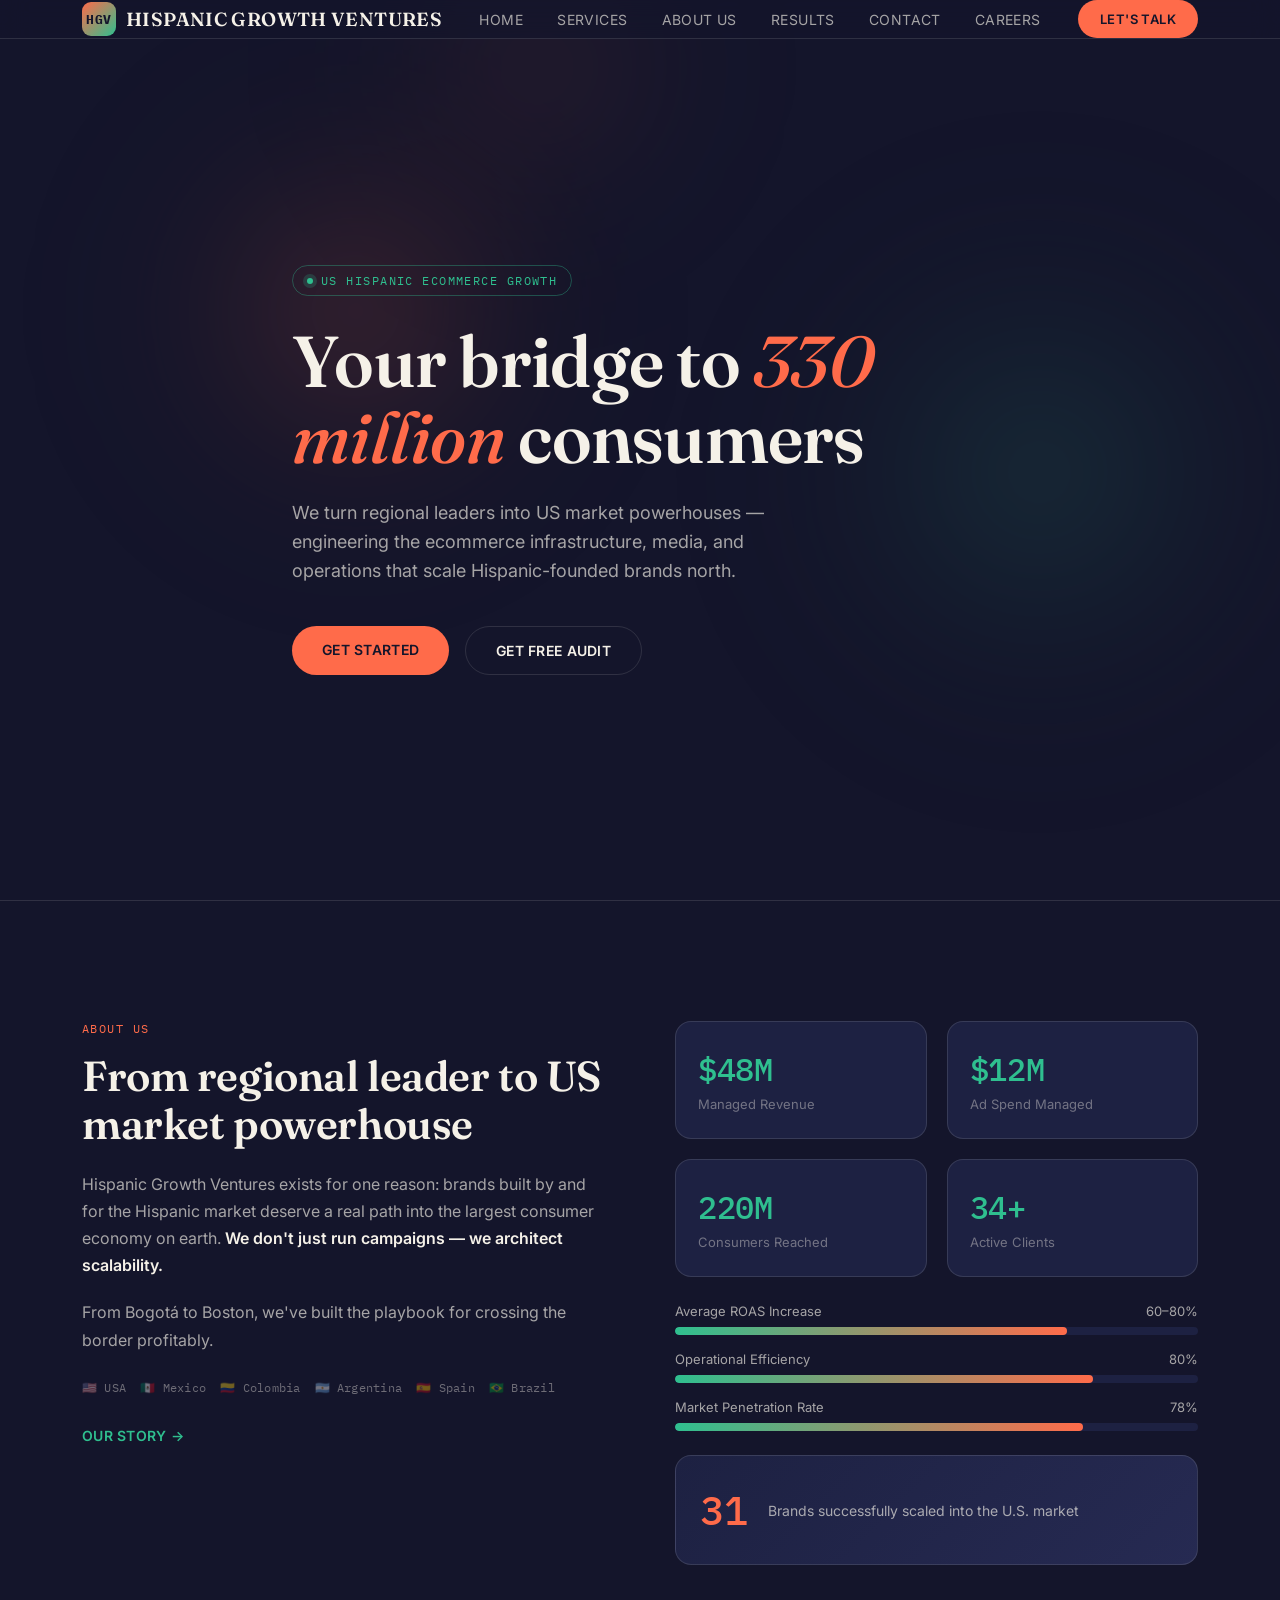
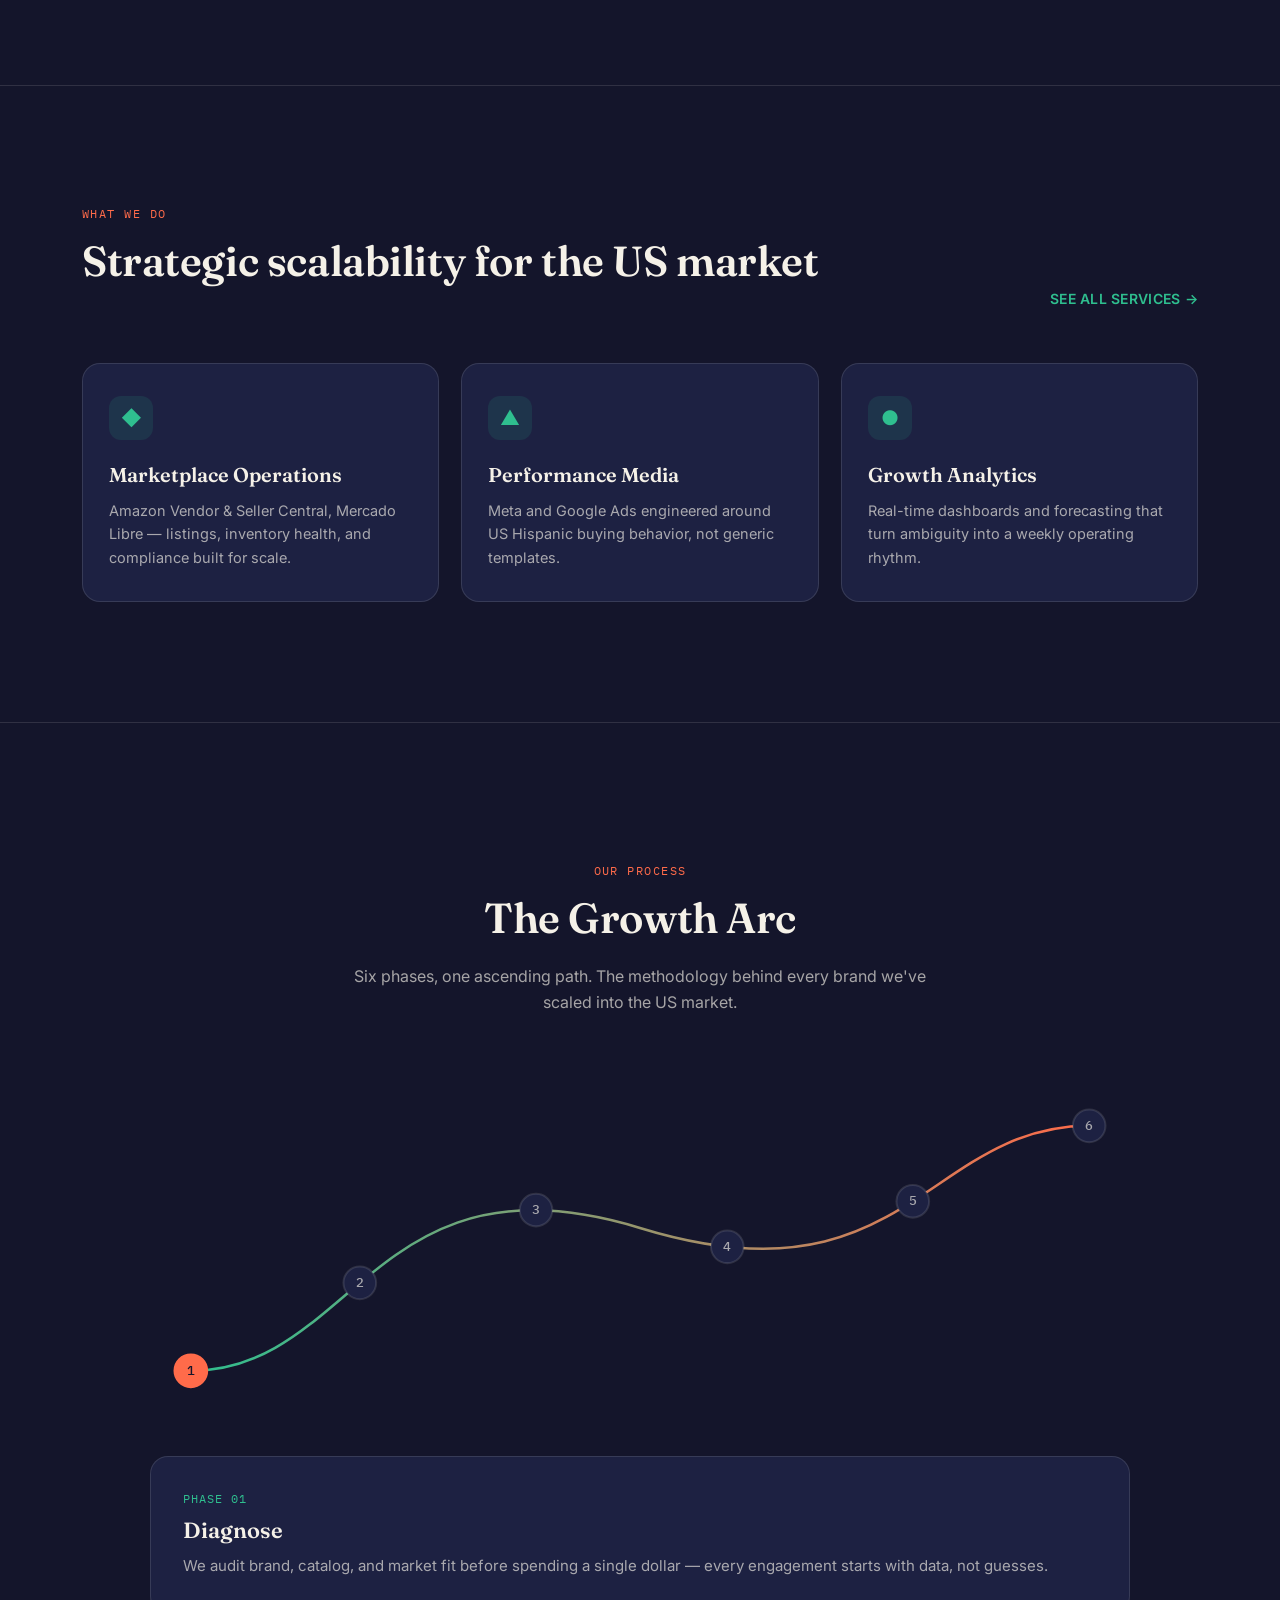
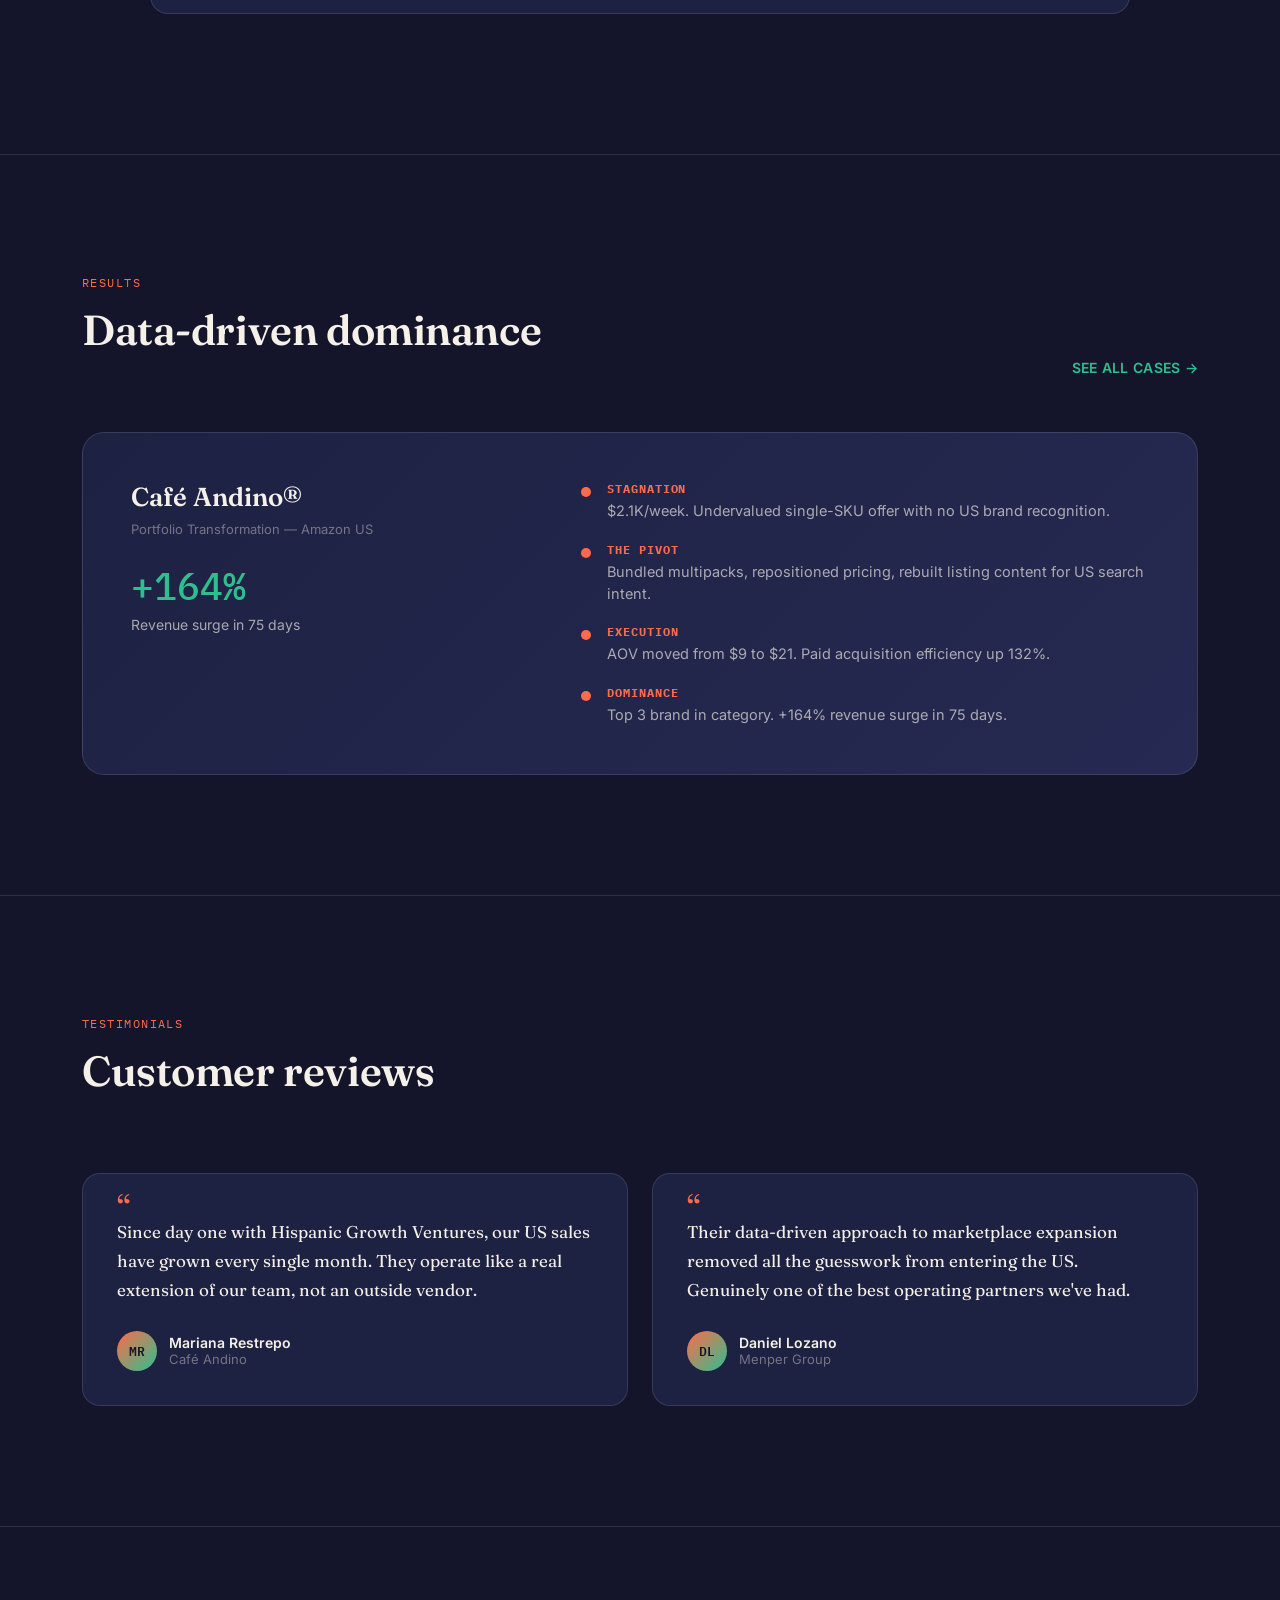
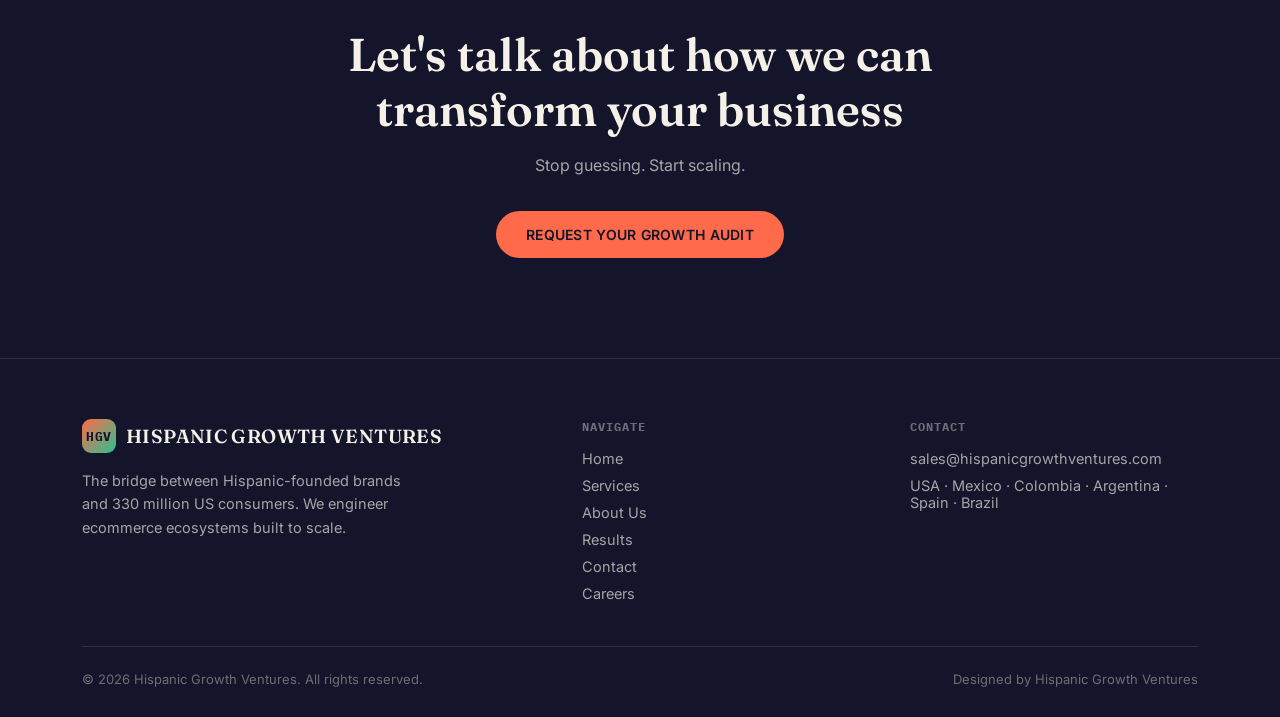
==== index.html @ 7539cc7e "Add files via upload" ====
<!DOCTYPE html>
<html lang="en">
<head>
<meta charset="UTF-8">
<meta name="viewport" content="width=device-width, initial-scale=1.0">
<title>Hispanic Growth Ventures — Scale Into the US Market</title>
<link rel="preconnect" href="https://fonts.googleapis.com">
<link href="https://fonts.googleapis.com/css2?family=Fraunces:opsz,wght@9..144,300;9..144,500;9..144,600;9..144,700&family=Inter:wght@400;500;600;700&family=IBM+Plex+Mono:wght@400;500&display=swap" rel="stylesheet">
<style>
:root{
  --ink:#14152B;
  --panel:#1D2142;
  --panel-2:#262a52;
  --coral:#FF6B4A;
  --coral-dim:#e05a3d;
  --jade:#2FBF8F;
  --cream:#F5F1E8;
  --line:rgba(245,241,232,0.12);
  --text-dim:rgba(245,241,232,0.65);
  --text-dimmer:rgba(245,241,232,0.4);
  --serif:'Fraunces', serif;
  --sans:'Inter', sans-serif;
  --mono:'IBM Plex Mono', monospace;
}
*{margin:0;padding:0;box-sizing:border-box;}
html{scroll-behavior:smooth;}
body{
  background:var(--ink);
  color:var(--cream);
  font-family:var(--sans);
  overflow-x:hidden;
}
@media (prefers-reduced-motion: reduce){
  *{animation-duration:0.01ms !important; animation-iteration-count:1 !important; transition-duration:0.01ms !important; scroll-behavior:auto !important;}
}
a{color:inherit;text-decoration:none;}
img{max-width:100%;display:block;}
.wrap{max-width:1180px;margin:0 auto;padding:0 32px;}
section{position:relative;}

/* ---------- NAV ---------- */
header{
  position:fixed;top:0;left:0;right:0;z-index:100;
  background:rgba(20,21,43,0.72);
  backdrop-filter:blur(14px);
  border-bottom:1px solid var(--line);
}
nav{
  max-width:1180px;margin:0 auto;padding:18px 32px;
  display:flex;align-items:center;justify-content:space-between;
}
.logo{display:flex;align-items:center;gap:10px;font-family:var(--serif);font-weight:600;font-size:19px;letter-spacing:0.02em;}
.logo-mark{
  width:34px;height:34px;border-radius:9px;
  background:linear-gradient(135deg,var(--coral),var(--jade));
  display:flex;align-items:center;justify-content:center;
  font-family:var(--mono);font-weight:700;font-size:13px;color:var(--ink);
  flex-shrink:0;
}
.nav-links{display:flex;gap:34px;font-size:14px;letter-spacing:0.03em;text-transform:uppercase;color:var(--text-dim);}
.nav-links a{transition:color .2s;}
.nav-links a:hover{color:var(--coral);}
.nav-cta{
  background:var(--coral);color:var(--ink);font-weight:600;
  padding:11px 22px;border-radius:100px;font-size:13px;letter-spacing:0.03em;
  transition:transform .2s, box-shadow .2s;
}
.nav-cta:hover{transform:translateY(-1px);box-shadow:0 8px 20px rgba(255,107,74,0.35);}
.burger{display:none;background:none;border:none;color:var(--cream);font-size:22px;cursor:pointer;}
@media (max-width:860px){
  .nav-links{display:none;}
  .nav-cta{display:none;}
  .burger{display:block;}
}

/* ---------- HERO ---------- */
.hero{
  min-height:100vh;display:flex;align-items:center;
  padding:120px 0 80px;
  position:relative;
}
#hero-canvas{position:absolute;inset:0;width:100%;height:100%;opacity:0.55;}
.hero-inner{position:relative;z-index:2;max-width:760px;}
.eyebrow{
  display:inline-flex;align-items:center;gap:8px;
  font-family:var(--mono);font-size:12px;letter-spacing:0.12em;text-transform:uppercase;
  color:var(--jade);border:1px solid rgba(47,191,143,0.35);
  padding:7px 14px;border-radius:100px;margin-bottom:28px;
}
.eyebrow::before{content:'';width:6px;height:6px;border-radius:50%;background:var(--jade);box-shadow:0 0 0 4px rgba(47,191,143,0.2);}
h1.hero-title{
  font-family:var(--serif);font-weight:600;
  font-size:clamp(40px,6vw,72px);line-height:1.05;letter-spacing:-0.01em;
  margin-bottom:24px;
}
h1.hero-title em{font-style:italic;font-weight:500;color:var(--coral);}
.hero-sub{
  font-size:18px;line-height:1.6;color:var(--text-dim);max-width:540px;margin-bottom:40px;
}
.btn-row{display:flex;gap:16px;flex-wrap:wrap;}
.btn{
  padding:15px 30px;border-radius:100px;font-weight:600;font-size:14px;
  letter-spacing:0.02em;transition:all .2s;display:inline-block;
}
.btn-primary{background:var(--coral);color:var(--ink);}
.btn-primary:hover{transform:translateY(-2px);box-shadow:0 10px 26px rgba(255,107,74,0.35);}
.btn-ghost{border:1px solid var(--line);color:var(--cream);}
.btn-ghost:hover{border-color:var(--cream);background:rgba(245,241,232,0.05);}

/* ---------- ABOUT / STATS ---------- */
.about{padding:120px 0;border-top:1px solid var(--line);}
.about-grid{display:grid;grid-template-columns:1fr 1fr;gap:70px;align-items:start;}
@media (max-width:900px){.about-grid{grid-template-columns:1fr;gap:50px;}}
.section-label{
  font-family:var(--mono);font-size:12px;letter-spacing:0.12em;text-transform:uppercase;
  color:var(--coral);margin-bottom:16px;display:block;
}
h2.section-title{
  font-family:var(--serif);font-weight:600;font-size:clamp(28px,3.4vw,42px);
  line-height:1.15;margin-bottom:22px;letter-spacing:-0.01em;
}
.about-copy p{color:var(--text-dim);line-height:1.7;font-size:16px;margin-bottom:20px;}
.about-copy strong{color:var(--cream);font-weight:600;}
.flags{display:flex;gap:14px;flex-wrap:wrap;font-size:22px;margin:26px 0 30px;}
.flag-item{
  display:flex;align-items:center;gap:6px;font-family:var(--mono);font-size:12px;
  color:var(--text-dimmer);letter-spacing:0.02em;
}
.link-arrow{color:var(--jade);font-weight:600;font-size:14px;letter-spacing:0.02em;}
.link-arrow:hover{color:var(--coral);}

.stat-grid{display:grid;grid-template-columns:1fr 1fr;gap:20px;margin-bottom:26px;}
.stat-card{
  background:var(--panel);border:1px solid var(--line);border-radius:16px;
  padding:26px 22px;
}
.stat-num{font-family:var(--mono);font-weight:500;font-size:clamp(24px,2.6vw,32px);color:var(--jade);letter-spacing:-0.01em;}
.stat-label{font-size:13px;color:var(--text-dimmer);margin-top:6px;}
.bar-group{display:flex;flex-direction:column;gap:16px;margin-bottom:24px;}
.bar-row{display:flex;justify-content:space-between;font-size:13px;color:var(--text-dim);margin-bottom:8px;}
.bar-track{height:8px;border-radius:100px;background:var(--panel);overflow:hidden;}
.bar-fill{height:100%;border-radius:100px;background:linear-gradient(90deg,var(--jade),var(--coral));width:0;transition:width 1.4s cubic-bezier(.16,1,.3,1);}
.big-stat{
  background:linear-gradient(135deg,var(--panel),var(--panel-2));
  border:1px solid var(--line);border-radius:16px;padding:28px 24px;
  display:flex;align-items:center;gap:20px;
}
.big-stat .n{font-family:var(--mono);font-size:40px;color:var(--coral);font-weight:500;}
.big-stat .t{font-size:14px;color:var(--text-dim);line-height:1.5;}

/* ---------- SERVICES ---------- */
.services{padding:120px 0;border-top:1px solid var(--line);}
.services-head{display:flex;justify-content:space-between;align-items:flex-end;margin-bottom:56px;gap:24px;flex-wrap:wrap;}
.service-grid{display:grid;grid-template-columns:repeat(3,1fr);gap:22px;}
@media (max-width:860px){.service-grid{grid-template-columns:1fr;}}
.service-card{
  background:var(--panel);border:1px solid var(--line);border-radius:18px;
  padding:32px 26px;transition:transform .25s, border-color .25s;
}
.service-card:hover{transform:translateY(-6px);border-color:rgba(255,107,74,0.4);}
.service-icon{
  width:44px;height:44px;border-radius:12px;background:rgba(47,191,143,0.12);
  display:flex;align-items:center;justify-content:center;margin-bottom:22px;
  color:var(--jade);font-size:20px;
}
.service-card h3{font-family:var(--serif);font-weight:600;font-size:20px;margin-bottom:12px;}
.service-card p{color:var(--text-dim);font-size:14.5px;line-height:1.6;}

/* ---------- GROWTH ARC (signature element) ---------- */
.growth{padding:140px 0;border-top:1px solid var(--line);position:relative;}
.growth-head{text-align:center;max-width:620px;margin:0 auto 70px;}
.growth-head p{color:var(--text-dim);font-size:16px;line-height:1.6;margin-top:16px;}
.arc-wrap{position:relative;max-width:980px;margin:0 auto;}
#arc-svg{width:100%;height:auto;display:block;}
.arc-path{
  fill:none;stroke:url(#arcGradient);stroke-width:2.5;
  stroke-dasharray:1400;stroke-dashoffset:1400;
  transition:stroke-dashoffset 1.6s cubic-bezier(.16,1,.3,1);
}
.arc-path.drawn{stroke-dashoffset:0;}
.phase-node{cursor:pointer;}
.phase-dot{fill:var(--panel);stroke:var(--line);stroke-width:2;transition:all .3s;}
.phase-node:hover .phase-dot, .phase-node.active .phase-dot{fill:var(--coral);stroke:var(--coral);}
.phase-num{
  font-family:var(--mono);font-size:13px;font-weight:500;fill:var(--text-dim);
  transition:fill .3s;pointer-events:none;
}
.phase-node:hover .phase-num, .phase-node.active .phase-num{fill:var(--ink);}
.phase-detail{
  margin-top:44px;background:var(--panel);border:1px solid var(--line);border-radius:18px;
  padding:34px 32px;min-height:130px;
}
.phase-detail .k{font-family:var(--mono);font-size:12px;color:var(--jade);letter-spacing:0.08em;text-transform:uppercase;margin-bottom:10px;}
.phase-detail h4{font-family:var(--serif);font-size:22px;font-weight:600;margin-bottom:10px;}
.phase-detail p{color:var(--text-dim);font-size:15px;line-height:1.65;}
.arc-caption{text-align:center;font-family:var(--mono);font-size:12px;color:var(--text-dimmer);margin-top:22px;letter-spacing:0.05em;}

/* ---------- RESULTS ---------- */
.results{padding:120px 0;border-top:1px solid var(--line);}
.case-card{
  background:linear-gradient(135deg,var(--panel),var(--panel-2));
  border:1px solid var(--line);border-radius:22px;padding:48px;
  display:grid;grid-template-columns:1fr 1.4fr;gap:44px;
}
@media (max-width:860px){.case-card{grid-template-columns:1fr;padding:30px;}}
.case-left h3{font-family:var(--serif);font-size:26px;font-weight:600;margin-bottom:8px;}
.case-left .brand{color:var(--text-dimmer);font-size:13px;margin-bottom:24px;}
.case-surge{font-family:var(--mono);font-size:38px;color:var(--jade);font-weight:500;margin-bottom:6px;}
.case-surge-label{color:var(--text-dim);font-size:14px;}
.case-timeline{display:flex;flex-direction:column;gap:20px;}
.case-step{display:flex;gap:16px;}
.case-step .dot{width:10px;height:10px;border-radius:50%;background:var(--coral);margin-top:6px;flex-shrink:0;}
.case-step h5{font-family:var(--mono);font-size:12px;letter-spacing:0.08em;text-transform:uppercase;color:var(--coral);margin-bottom:4px;}
.case-step p{color:var(--text-dim);font-size:14.5px;line-height:1.5;}

/* ---------- TESTIMONIALS ---------- */
.testimonials{padding:120px 0;border-top:1px solid var(--line);}
.testi-grid{display:grid;grid-template-columns:1fr 1fr;gap:24px;}
@media (max-width:860px){.testi-grid{grid-template-columns:1fr;}}
.testi-card{background:var(--panel);border:1px solid var(--line);border-radius:18px;padding:34px;}
.testi-quote{font-size:17px;line-height:1.7;color:var(--cream);margin-bottom:26px;font-family:var(--serif);font-weight:400;}
.testi-quote::before{content:'\201C';color:var(--coral);font-size:34px;font-family:var(--serif);line-height:0;display:block;margin-bottom:10px;}
.testi-person{display:flex;align-items:center;gap:12px;}
.avatar{
  width:40px;height:40px;border-radius:50%;background:linear-gradient(135deg,var(--coral),var(--jade));
  display:flex;align-items:center;justify-content:center;font-family:var(--mono);font-size:13px;font-weight:600;color:var(--ink);
}
.testi-person .name{font-weight:600;font-size:14px;}
.testi-person .co{color:var(--text-dimmer);font-size:13px;}

/* ---------- CTA ---------- */
.cta{padding:100px 0;text-align:center;border-top:1px solid var(--line);}
.cta h2{font-family:var(--serif);font-weight:600;font-size:clamp(28px,4vw,46px);line-height:1.2;margin-bottom:18px;}
.cta p{color:var(--text-dim);font-size:16px;margin-bottom:36px;}

/* ---------- FOOTER ---------- */
footer{border-top:1px solid var(--line);padding:60px 0 30px;}
.footer-grid{display:grid;grid-template-columns:1.6fr 1fr 1fr;gap:40px;margin-bottom:44px;}
@media (max-width:700px){.footer-grid{grid-template-columns:1fr;}}
.footer-brand p{color:var(--text-dim);font-size:14.5px;line-height:1.6;margin-top:16px;max-width:320px;}
footer h6{font-family:var(--mono);font-size:12px;letter-spacing:0.08em;text-transform:uppercase;color:var(--text-dimmer);margin-bottom:16px;}
footer .flinks{display:flex;flex-direction:column;gap:10px;font-size:14.5px;color:var(--text-dim);}
footer .flinks a:hover{color:var(--coral);}
.footer-bottom{
  border-top:1px solid var(--line);padding-top:24px;
  display:flex;justify-content:space-between;font-size:13px;color:var(--text-dimmer);flex-wrap:wrap;gap:10px;
}

/* scroll reveal */
.reveal{opacity:0;transform:translateY(24px);transition:opacity .7s ease, transform .7s ease;}
.reveal.in{opacity:1;transform:translateY(0);}
</style>
</head>
<body>

<header>
  <nav class="wrap">
    <a href="#" class="logo"><span class="logo-mark">HGV</span>HISPANIC GROWTH VENTURES</a>
    <div class="nav-links">
      <a href="#home">Home</a>
      <a href="#services">Services</a>
      <a href="#about">About Us</a>
      <a href="#results">Results</a>
      <a href="#contact">Contact</a>
      <a href="#careers">Careers</a>
    </div>
    <a href="#contact" class="nav-cta">LET'S TALK</a>
    <button class="burger">☰</button>
  </nav>
</header>

<section class="hero" id="home">
  <canvas id="hero-canvas"></canvas>
  <div class="wrap hero-inner">
    <span class="eyebrow">US Hispanic eCommerce Growth</span>
    <h1 class="hero-title">Your bridge to <em>330 million</em> consumers</h1>
    <p class="hero-sub">We turn regional leaders into US market powerhouses — engineering the ecommerce infrastructure, media, and operations that scale Hispanic-founded brands north.</p>
    <div class="btn-row">
      <a href="#contact" class="btn btn-primary">GET STARTED</a>
      <a href="#contact" class="btn btn-ghost">GET FREE AUDIT</a>
    </div>
  </div>
</section>

<section class="about" id="about">
  <div class="wrap about-grid">
    <div class="reveal">
      <span class="section-label">About Us</span>
      <h2 class="section-title">From regional leader to US market powerhouse</h2>
      <div class="about-copy">
        <p>Hispanic Growth Ventures exists for one reason: brands built by and for the Hispanic market deserve a real path into the largest consumer economy on earth. <strong>We don't just run campaigns — we architect scalability.</strong></p>
        <p>From Bogotá to Boston, we've built the playbook for crossing the border profitably.</p>
      </div>
      <div class="flags">
        <span class="flag-item">🇺🇸 USA</span>
        <span class="flag-item">🇲🇽 Mexico</span>
        <span class="flag-item">🇨🇴 Colombia</span>
        <span class="flag-item">🇦🇷 Argentina</span>
        <span class="flag-item">🇪🇸 Spain</span>
        <span class="flag-item">🇧🇷 Brazil</span>
      </div>
      <a href="#" class="link-arrow">OUR STORY →</a>
    </div>
    <div class="reveal">
      <div class="stat-grid">
        <div class="stat-card"><div class="stat-num" data-count="48" data-prefix="$" data-suffix="M">$0M</div><div class="stat-label">Managed Revenue</div></div>
        <div class="stat-card"><div class="stat-num" data-count="12" data-prefix="$" data-suffix="M">$0M</div><div class="stat-label">Ad Spend Managed</div></div>
        <div class="stat-card"><div class="stat-num" data-count="220" data-suffix="M">0M</div><div class="stat-label">Consumers Reached</div></div>
        <div class="stat-card"><div class="stat-num" data-count="34" data-suffix="+">0+</div><div class="stat-label">Active Clients</div></div>
      </div>
      <div class="bar-group">
        <div>
          <div class="bar-row"><span>Average ROAS Increase</span><span>60–80%</span></div>
          <div class="bar-track"><div class="bar-fill" data-width="75"></div></div>
        </div>
        <div>
          <div class="bar-row"><span>Operational Efficiency</span><span>80%</span></div>
          <div class="bar-track"><div class="bar-fill" data-width="80"></div></div>
        </div>
        <div>
          <div class="bar-row"><span>Market Penetration Rate</span><span>78%</span></div>
          <div class="bar-track"><div class="bar-fill" data-width="78"></div></div>
        </div>
      </div>
      <div class="big-stat">
        <div class="n" data-count="31">0</div>
        <div class="t">Brands successfully scaled into the U.S. market</div>
      </div>
    </div>
  </div>
</section>

<section class="services" id="services">
  <div class="wrap">
    <div class="services-head reveal">
      <div>
        <span class="section-label">What We Do</span>
        <h2 class="section-title">Strategic scalability for the US market</h2>
      </div>
      <a href="#" class="link-arrow">SEE ALL SERVICES →</a>
    </div>
    <div class="service-grid">
      <div class="service-card reveal"><div class="service-icon">◆</div><h3>Marketplace Operations</h3><p>Amazon Vendor &amp; Seller Central, Mercado Libre — listings, inventory health, and compliance built for scale.</p></div>
      <div class="service-card reveal"><div class="service-icon">▲</div><h3>Performance Media</h3><p>Meta and Google Ads engineered around US Hispanic buying behavior, not generic templates.</p></div>
      <div class="service-card reveal"><div class="service-icon">●</div><h3>Growth Analytics</h3><p>Real-time dashboards and forecasting that turn ambiguity into a weekly operating rhythm.</p></div>
    </div>
  </div>
</section>

<section class="growth">
  <div class="wrap">
    <div class="growth-head reveal">
      <span class="section-label">Our Process</span>
      <h2 class="section-title">The Growth Arc</h2>
      <p>Six phases, one ascending path. The methodology behind every brand we've scaled into the US market.</p>
    </div>
    <div class="arc-wrap reveal">
      <svg id="arc-svg" viewBox="0 0 960 320" xmlns="http://www.w3.org/2000/svg">
        <defs>
          <linearGradient id="arcGradient" x1="0" y1="0" x2="1" y2="0">
            <stop offset="0%" stop-color="#2FBF8F"/>
            <stop offset="100%" stop-color="#FF6B4A"/>
          </linearGradient>
        </defs>
        <path class="arc-path" id="arcPath" d="M40,280 C 200,280 220,60 480,140 C 740,220 760,40 920,40"/>
      </svg>
      <div class="phase-detail" id="phaseDetail">
        <div class="k">Phase 01</div>
        <h4>Diagnose</h4>
        <p>We audit brand, catalog, and market fit before spending a single dollar — every engagement starts with data, not guesses.</p>
      </div>
    </div>
  </div>
</section>

<section class="results" id="results">
  <div class="wrap">
    <div class="services-head reveal">
      <div>
        <span class="section-label">Results</span>
        <h2 class="section-title">Data-driven dominance</h2>
      </div>
      <a href="#" class="link-arrow">SEE ALL CASES →</a>
    </div>
    <div class="case-card reveal">
      <div class="case-left">
        <h3>Café Andino®</h3>
        <div class="brand">Portfolio Transformation — Amazon US</div>
        <div class="case-surge">+164%</div>
        <div class="case-surge-label">Revenue surge in 75 days</div>
      </div>
      <div class="case-timeline">
        <div class="case-step"><div class="dot"></div><div><h5>Stagnation</h5><p>$2.1K/week. Undervalued single-SKU offer with no US brand recognition.</p></div></div>
        <div class="case-step"><div class="dot"></div><div><h5>The Pivot</h5><p>Bundled multipacks, repositioned pricing, rebuilt listing content for US search intent.</p></div></div>
        <div class="case-step"><div class="dot"></div><div><h5>Execution</h5><p>AOV moved from $9 to $21. Paid acquisition efficiency up 132%.</p></div></div>
        <div class="case-step"><div class="dot"></div><div><h5>Dominance</h5><p>Top 3 brand in category. +164% revenue surge in 75 days.</p></div></div>
      </div>
    </div>
  </div>
</section>

<section class="testimonials">
  <div class="wrap">
    <div class="services-head reveal">
      <div>
        <span class="section-label">Testimonials</span>
        <h2 class="section-title">Customer reviews</h2>
      </div>
    </div>
    <div class="testi-grid">
      <div class="testi-card reveal">
        <p class="testi-quote">Since day one with Hispanic Growth Ventures, our US sales have grown every single month. They operate like a real extension of our team, not an outside vendor.</p>
        <div class="testi-person"><div class="avatar">MR</div><div><div class="name">Mariana Restrepo</div><div class="co">Café Andino</div></div></div>
      </div>
      <div class="testi-card reveal">
        <p class="testi-quote">Their data-driven approach to marketplace expansion removed all the guesswork from entering the US. Genuinely one of the best operating partners we've had.</p>
        <div class="testi-person"><div class="avatar">DL</div><div><div class="name">Daniel Lozano</div><div class="co">Menper Group</div></div></div>
      </div>
    </div>
  </div>
</section>

<section class="cta" id="contact">
  <div class="wrap reveal">
    <h2>Let's talk about how we can<br>transform your business</h2>
    <p>Stop guessing. Start scaling.</p>
    <a href="#" class="btn btn-primary">REQUEST YOUR GROWTH AUDIT</a>
  </div>
</section>

<footer id="careers">
  <div class="wrap">
    <div class="footer-grid">
      <div class="footer-brand">
        <a href="#" class="logo"><span class="logo-mark">HGV</span>HISPANIC GROWTH VENTURES</a>
        <p>The bridge between Hispanic-founded brands and 330 million US consumers. We engineer ecommerce ecosystems built to scale.</p>
      </div>
      <div>
        <h6>Navigate</h6>
        <div class="flinks">
          <a href="#home">Home</a>
          <a href="#services">Services</a>
          <a href="#about">About Us</a>
          <a href="#results">Results</a>
          <a href="#contact">Contact</a>
          <a href="#careers">Careers</a>
        </div>
      </div>
      <div>
        <h6>Contact</h6>
        <div class="flinks">
          <a href="mailto:sales@hispanicgrowthventures.com">sales@hispanicgrowthventures.com</a>
          <span>USA · Mexico · Colombia · Argentina · Spain · Brazil</span>
        </div>
      </div>
    </div>
    <div class="footer-bottom">
      <span>© 2026 Hispanic Growth Ventures. All rights reserved.</span>
      <span>Designed by Hispanic Growth Ventures</span>
    </div>
  </div>
</footer>

<script>
// ---- Hero canvas: ambient gradient blobs (placeholder for brand video) ----
(function(){
  const canvas = document.getElementById('hero-canvas');
  const ctx = canvas.getContext('2d');
  let w, h;
  function resize(){
    w = canvas.width = canvas.offsetWidth;
    h = canvas.height = canvas.offsetHeight;
  }
  window.addEventListener('resize', resize);
  resize();

  const blobs = [
    {x:0.2,y:0.3,r:280,c:'rgba(255,107,74,0.35)',dx:0.00018,dy:0.00013,t:0},
    {x:0.75,y:0.6,r:320,c:'rgba(47,191,143,0.28)',dx:-0.00015,dy:0.0002,t:2},
    {x:0.5,y:0.15,r:220,c:'rgba(255,107,74,0.18)',dx:0.0001,dy:-0.00016,t:4},
  ];
  const reduced = window.matchMedia('(prefers-reduced-motion: reduce)').matches;

  function draw(time){
    ctx.clearRect(0,0,w,h);
    ctx.filter = 'blur(60px)';
    blobs.forEach(b=>{
      const t = reduced ? 0 : time;
      const x = (b.x + Math.sin(t*b.dx + b.t)*0.08) * w;
      const y = (b.y + Math.cos(t*b.dy + b.t)*0.08) * h;
      const grad = ctx.createRadialGradient(x,y,0,x,y,b.r);
      grad.addColorStop(0,b.c);
      grad.addColorStop(1,'rgba(0,0,0,0)');
      ctx.fillStyle = grad;
      ctx.beginPath();
      ctx.arc(x,y,b.r,0,Math.PI*2);
      ctx.fill();
    });
    if(!reduced) requestAnimationFrame(draw);
  }
  requestAnimationFrame(draw);
})();

// ---- Animated counters ----
function animateCount(el){
  const target = parseFloat(el.dataset.count);
  const prefix = el.dataset.prefix || '';
  const suffix = el.dataset.suffix || '';
  const dur = 1400;
  const start = performance.now();
  function step(now){
    const p = Math.min((now-start)/dur, 1);
    const eased = 1 - Math.pow(1-p, 3);
    const val = Math.round(target*eased);
    el.textContent = prefix + val + suffix;
    if(p<1) requestAnimationFrame(step);
  }
  requestAnimationFrame(step);
}

// ---- Bar fills ----
function animateBar(el){
  el.style.width = el.dataset.width + '%';
}

// ---- Scroll reveal + trigger counters/bars once ----
const revealEls = document.querySelectorAll('.reveal');
const countEls = document.querySelectorAll('.stat-num, .big-stat .n');
const barEls = document.querySelectorAll('.bar-fill');

const io = new IntersectionObserver((entries)=>{
  entries.forEach(entry=>{
    if(entry.isIntersecting){
      entry.target.classList.add('in');
      if(entry.target.classList.contains('about') || entry.target.querySelector){
        countEls.forEach(el=>{ if(!el.dataset.done){ el.dataset.done='1'; animateCount(el); }});
        barEls.forEach(el=>{ if(!el.dataset.done){ el.dataset.done='1'; animateBar(el); }});
      }
      io.unobserve(entry.target);
    }
  });
},{threshold:0.2});
revealEls.forEach(el=>io.observe(el));

// ---- Growth arc: draw path + phase nodes ----
(function(){
  const svg = document.getElementById('arc-svg');
  const path = document.getElementById('arcPath');
  const detail = document.getElementById('phaseDetail');
  const len = path.getTotalLength();
  path.style.strokeDasharray = len;
  path.style.strokeDashoffset = len;

  const phases = [
    {k:'Phase 01', h:'Diagnose', p:'We audit brand, catalog, and market fit before spending a single dollar — every engagement starts with data, not guesses.'},
    {k:'Phase 02', h:'Position', p:'We rebuild pricing, packaging logic, and listing content around how US Hispanic shoppers actually search and buy.'},
    {k:'Phase 03', h:'Launch', p:'Marketplace and paid media go live together, sequenced so early signal compounds instead of competing for attention.'},
    {k:'Phase 04', h:'Optimize', p:'Weekly iteration on creative, bids, and inventory health — the unglamorous work that protects margin at scale.'},
    {k:'Phase 05', h:'Scale', p:'Once unit economics hold, we expand SKUs, channels, and geographies without resetting the learning curve.'},
    {k:'Phase 06', h:'Compound', p:'Retention, repeat purchase, and brand equity turn one good launch into a durable US market position.'}
  ];

  // place nodes along the path
  const svgNS = 'http://www.w3.org/2000/svg';
  phases.forEach((ph, i)=>{
    const frac = i/(phases.length-1);
    const pt = path.getPointAtLength(len*frac);
    const g = document.createElementNS(svgNS,'g');
    g.setAttribute('class','phase-node' + (i===0?' active':''));
    g.setAttribute('data-i', i);
    const circle = document.createElementNS(svgNS,'circle');
    circle.setAttribute('class','phase-dot');
    circle.setAttribute('cx', pt.x); circle.setAttribute('cy', pt.y); circle.setAttribute('r', 16);
    const text = document.createElementNS(svgNS,'text');
    text.setAttribute('class','phase-num');
    text.setAttribute('x', pt.x); text.setAttribute('y', pt.y+4);
    text.setAttribute('text-anchor','middle');
    text.textContent = i+1;
    g.appendChild(circle); g.appendChild(text);
    g.addEventListener('mouseenter', ()=>selectPhase(i));
    g.addEventListener('click', ()=>selectPhase(i));
    svg.appendChild(g);
  });

  function selectPhase(i){
    document.querySelectorAll('.phase-node').forEach(n=>n.classList.remove('active'));
    svg.querySelector('.phase-node[data-i="'+i+'"]').classList.add('active');
    const ph = phases[i];
    detail.innerHTML = '<div class="k">'+ph.k+'</div><h4>'+ph.h+'</h4><p>'+ph.p+'</p>';
  }

  const arcIo = new IntersectionObserver((entries)=>{
    entries.forEach(entry=>{
      if(entry.isIntersecting){
        path.style.strokeDashoffset = 0;
        arcIo.unobserve(entry.target);
      }
    });
  },{threshold:0.3});
  arcIo.observe(svg);
})();
</script>
</body>
</html>
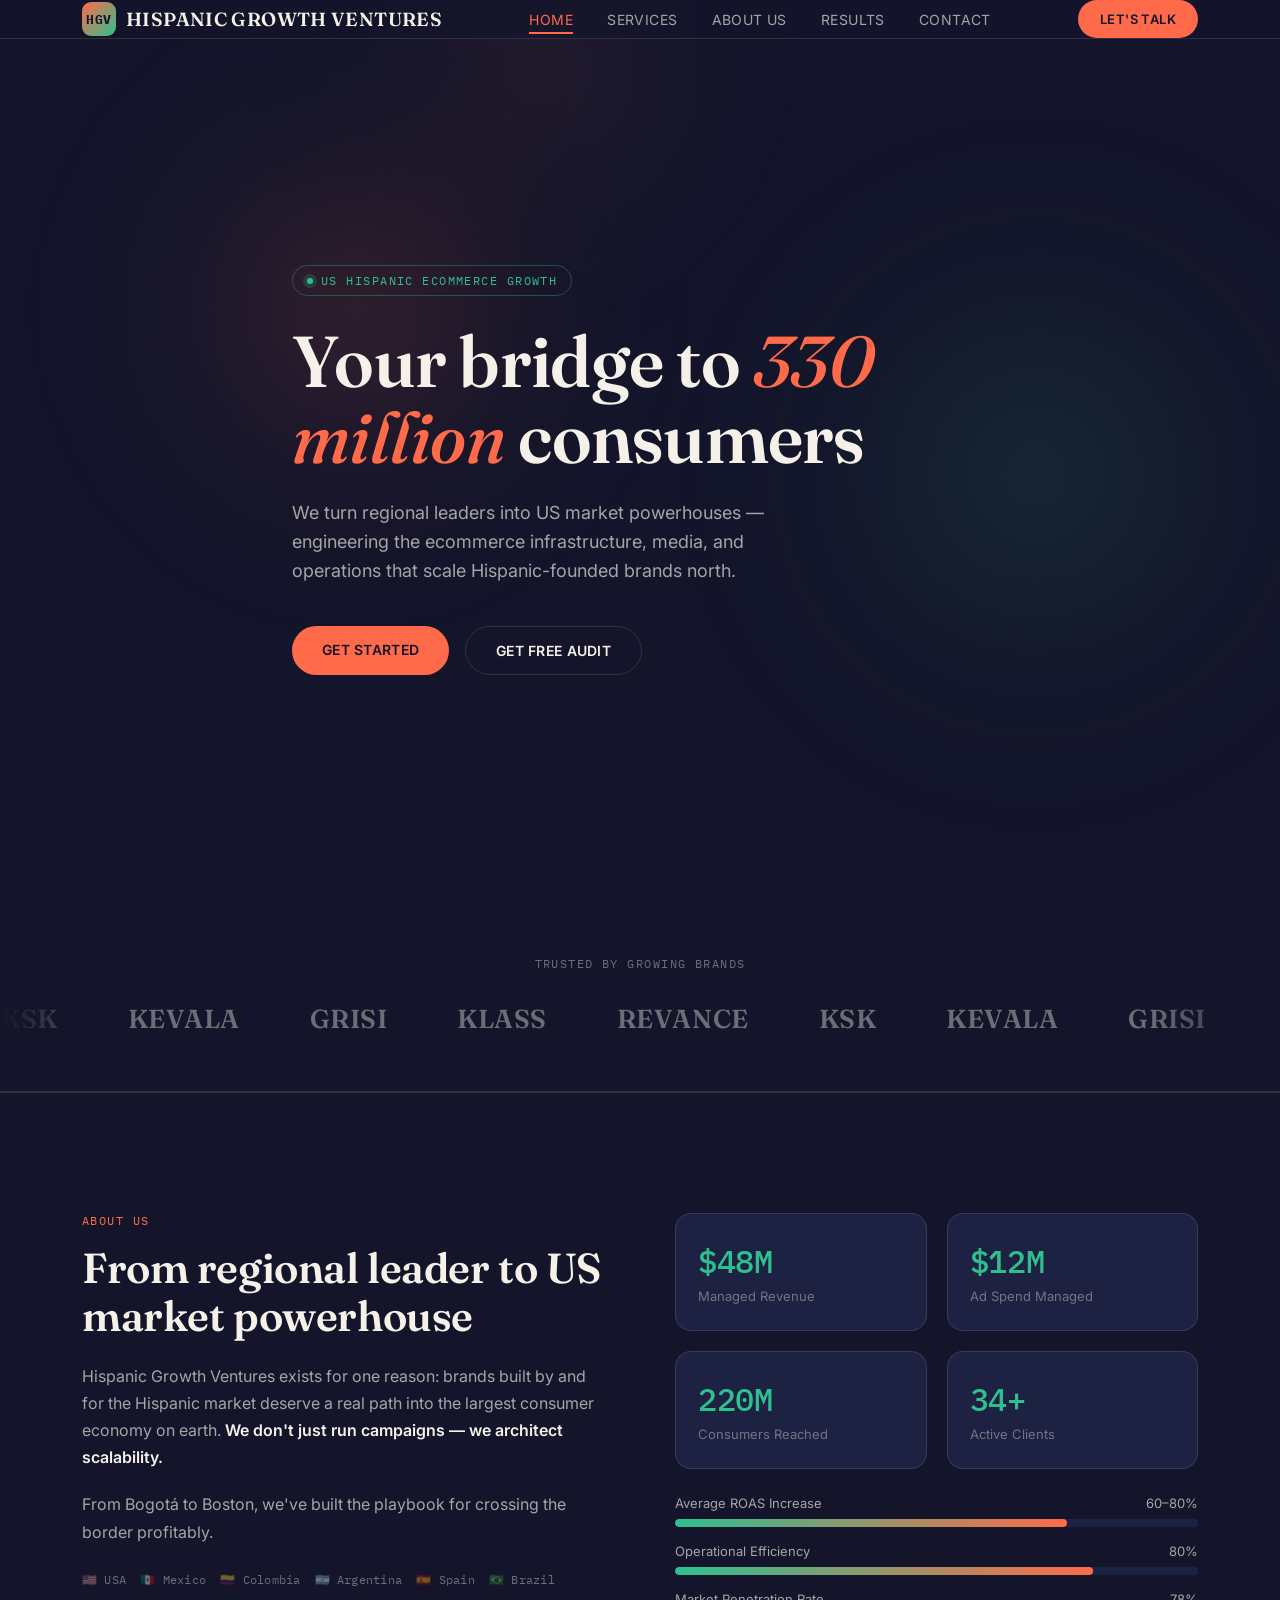
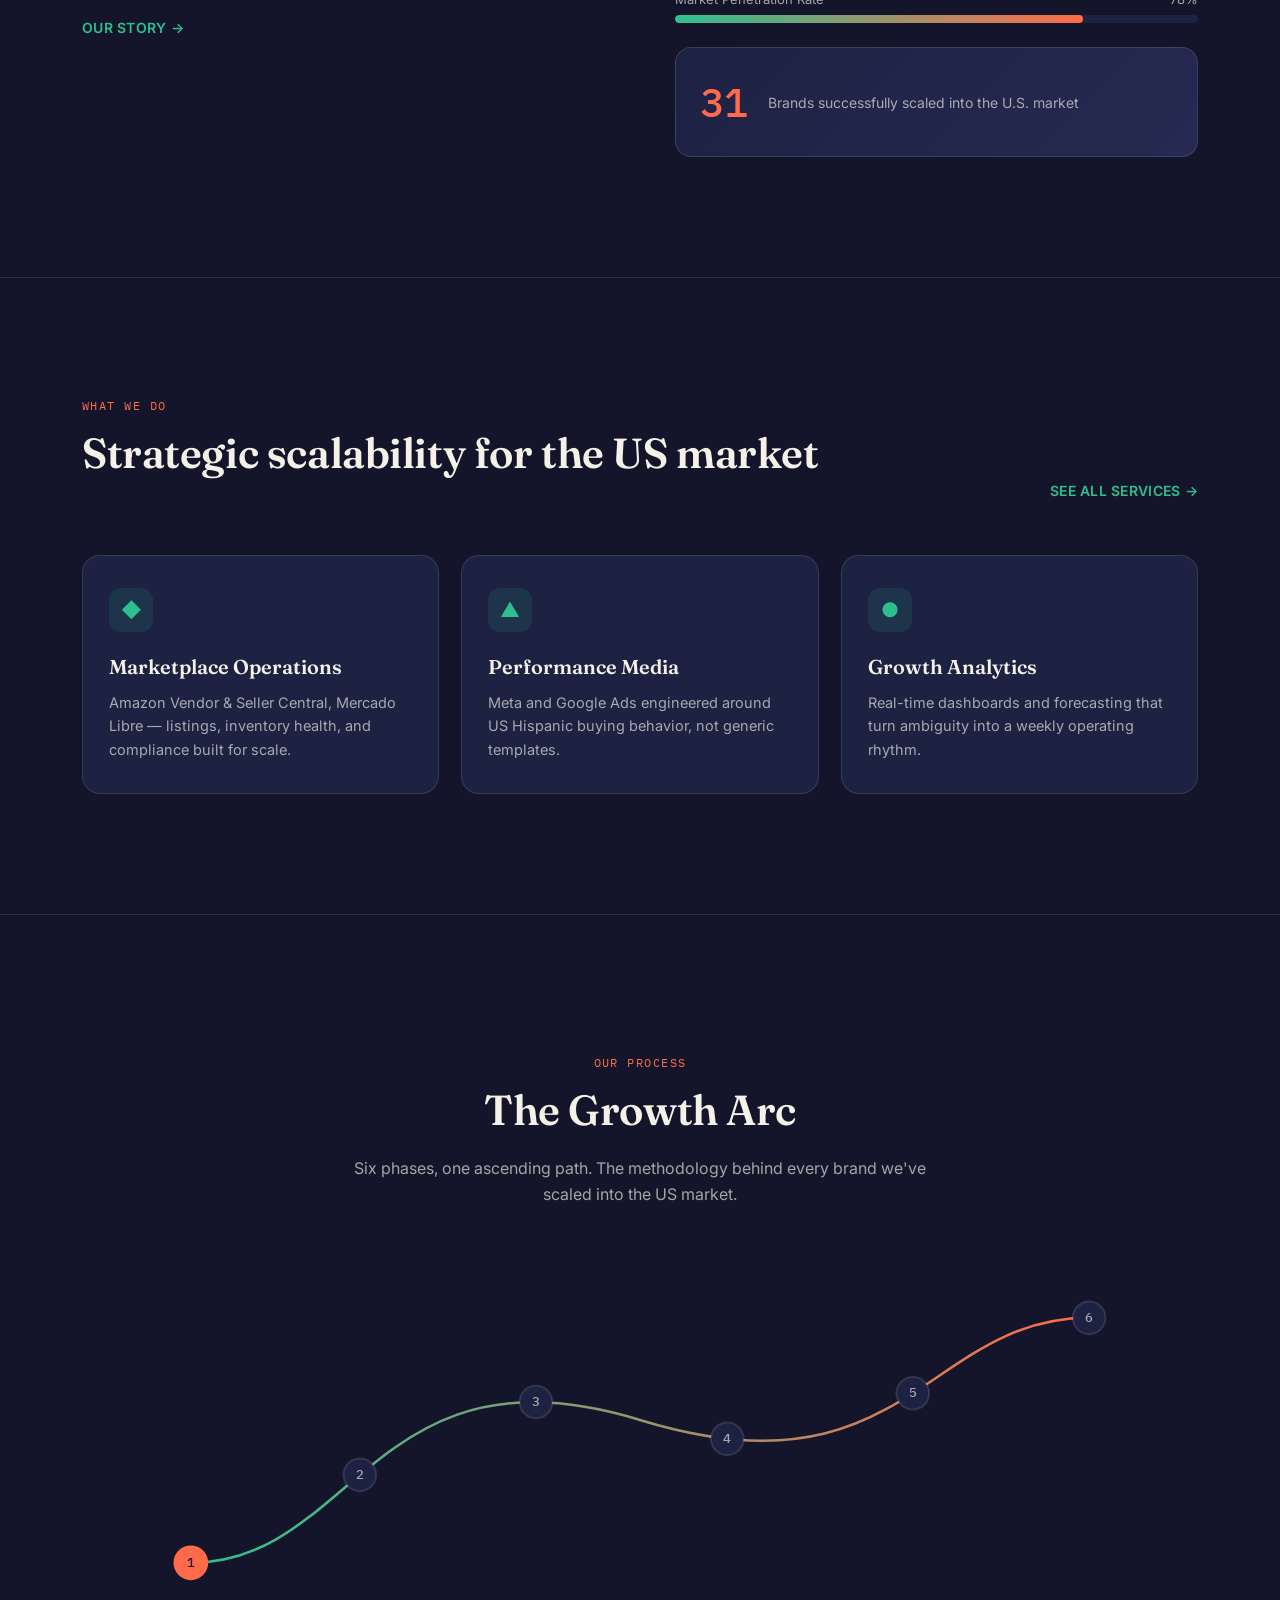
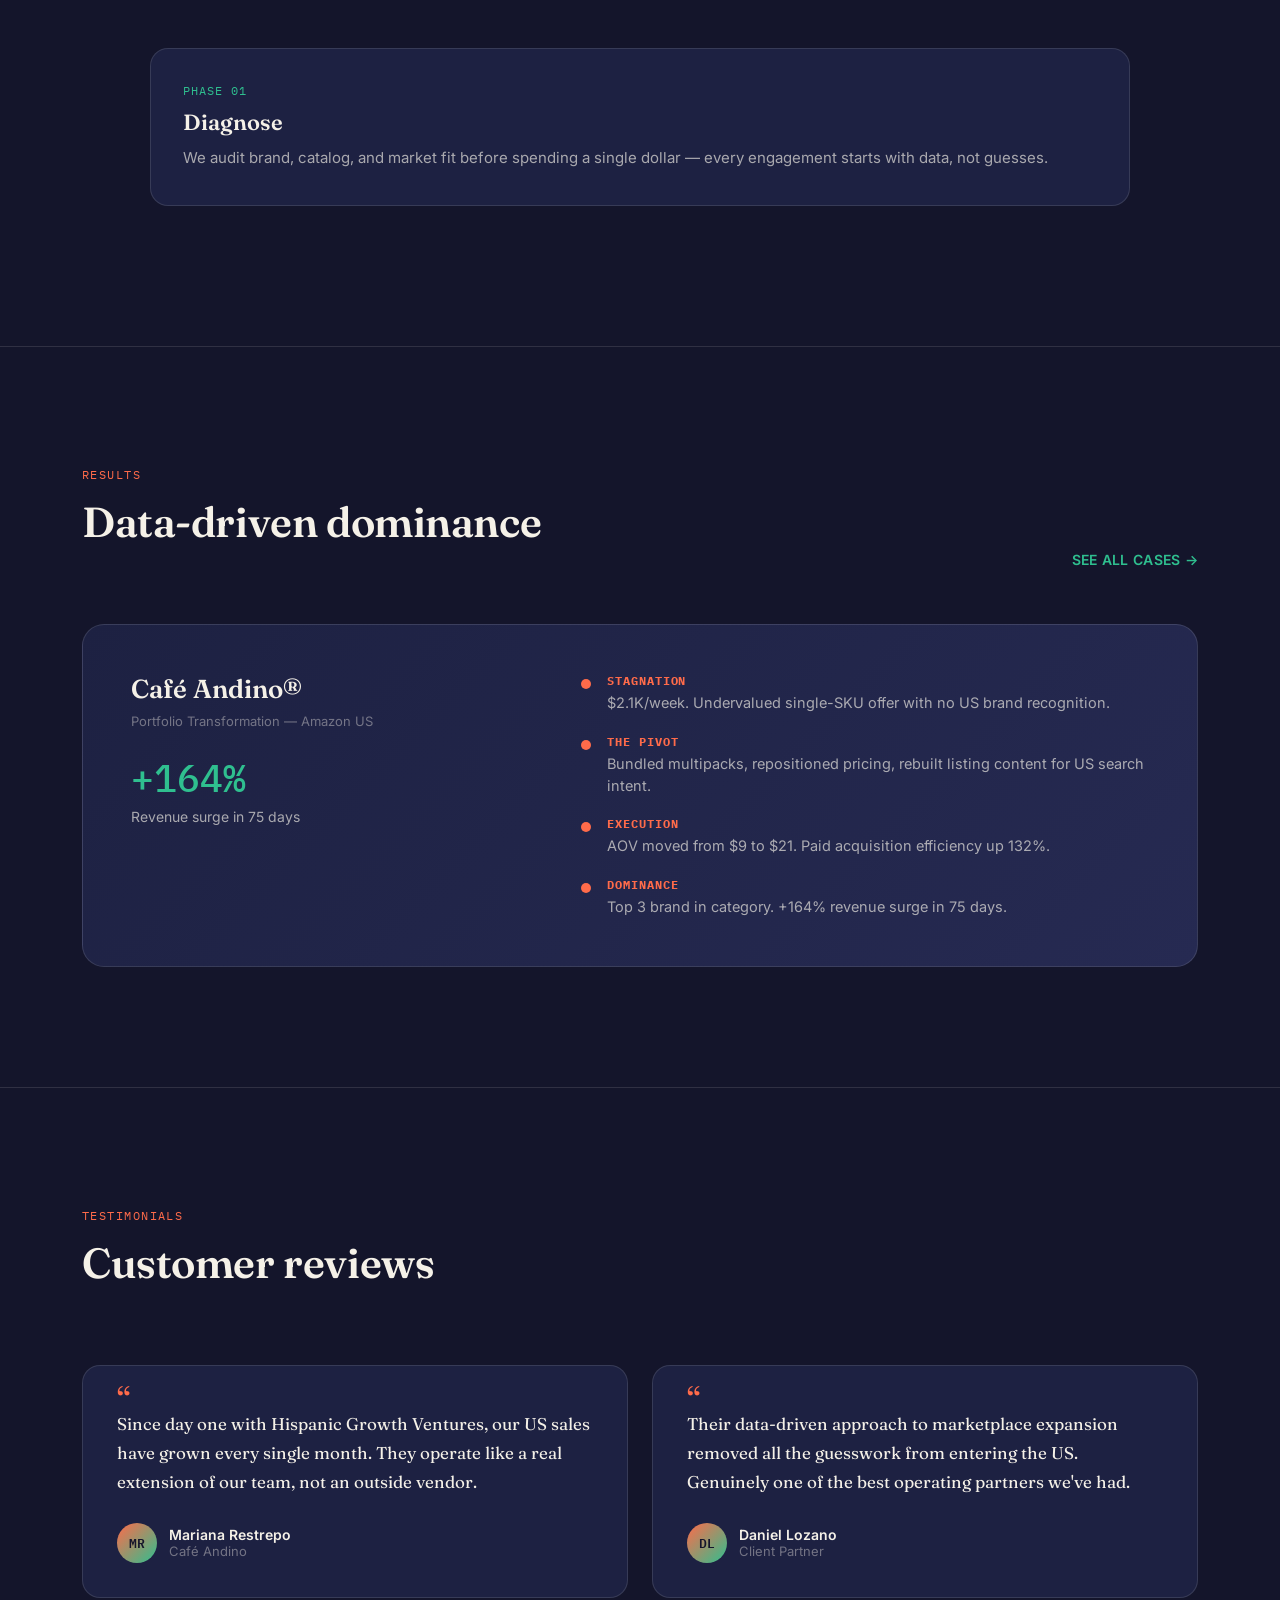
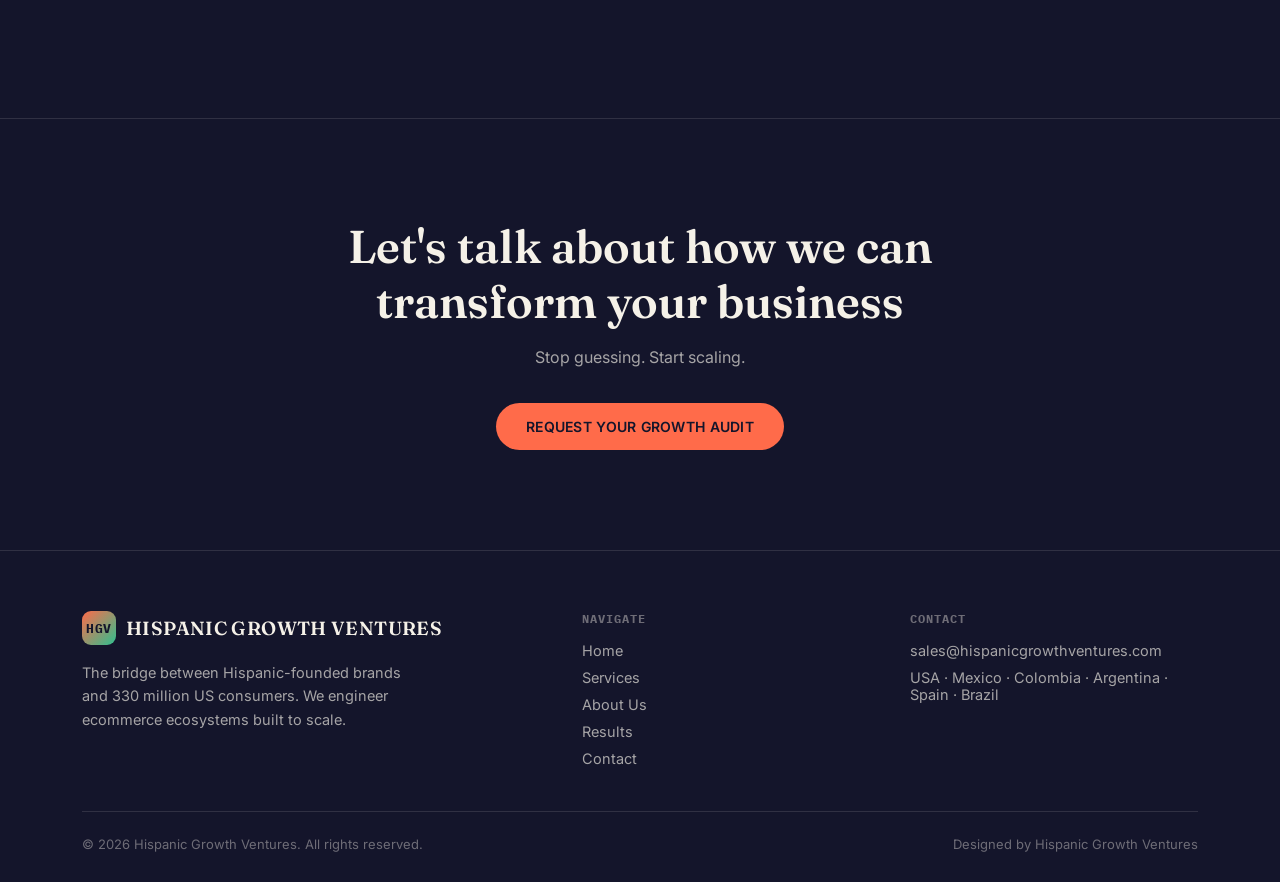
==== commit a1ef4548: "Rename index (1).html to index.html" ====
--- a/index.html
+++ b/index.html
@@ -6,268 +6,33 @@
 <title>Hispanic Growth Ventures — Scale Into the US Market</title>
 <link rel="preconnect" href="https://fonts.googleapis.com">
 <link href="https://fonts.googleapis.com/css2?family=Fraunces:opsz,wght@9..144,300;9..144,500;9..144,600;9..144,700&family=Inter:wght@400;500;600;700&family=IBM+Plex+Mono:wght@400;500&display=swap" rel="stylesheet">
-<style>
-:root{
-  --ink:#14152B;
-  --panel:#1D2142;
-  --panel-2:#262a52;
-  --coral:#FF6B4A;
-  --coral-dim:#e05a3d;
-  --jade:#2FBF8F;
-  --cream:#F5F1E8;
-  --line:rgba(245,241,232,0.12);
-  --text-dim:rgba(245,241,232,0.65);
-  --text-dimmer:rgba(245,241,232,0.4);
-  --serif:'Fraunces', serif;
-  --sans:'Inter', sans-serif;
-  --mono:'IBM Plex Mono', monospace;
-}
-*{margin:0;padding:0;box-sizing:border-box;}
-html{scroll-behavior:smooth;}
-body{
-  background:var(--ink);
-  color:var(--cream);
-  font-family:var(--sans);
-  overflow-x:hidden;
-}
-@media (prefers-reduced-motion: reduce){
-  *{animation-duration:0.01ms !important; animation-iteration-count:1 !important; transition-duration:0.01ms !important; scroll-behavior:auto !important;}
-}
-a{color:inherit;text-decoration:none;}
-img{max-width:100%;display:block;}
-.wrap{max-width:1180px;margin:0 auto;padding:0 32px;}
-section{position:relative;}
-
-/* ---------- NAV ---------- */
-header{
-  position:fixed;top:0;left:0;right:0;z-index:100;
-  background:rgba(20,21,43,0.72);
-  backdrop-filter:blur(14px);
-  border-bottom:1px solid var(--line);
-}
-nav{
-  max-width:1180px;margin:0 auto;padding:18px 32px;
-  display:flex;align-items:center;justify-content:space-between;
-}
-.logo{display:flex;align-items:center;gap:10px;font-family:var(--serif);font-weight:600;font-size:19px;letter-spacing:0.02em;}
-.logo-mark{
-  width:34px;height:34px;border-radius:9px;
-  background:linear-gradient(135deg,var(--coral),var(--jade));
-  display:flex;align-items:center;justify-content:center;
-  font-family:var(--mono);font-weight:700;font-size:13px;color:var(--ink);
-  flex-shrink:0;
-}
-.nav-links{display:flex;gap:34px;font-size:14px;letter-spacing:0.03em;text-transform:uppercase;color:var(--text-dim);}
-.nav-links a{transition:color .2s;}
-.nav-links a:hover{color:var(--coral);}
-.nav-cta{
-  background:var(--coral);color:var(--ink);font-weight:600;
-  padding:11px 22px;border-radius:100px;font-size:13px;letter-spacing:0.03em;
-  transition:transform .2s, box-shadow .2s;
-}
-.nav-cta:hover{transform:translateY(-1px);box-shadow:0 8px 20px rgba(255,107,74,0.35);}
-.burger{display:none;background:none;border:none;color:var(--cream);font-size:22px;cursor:pointer;}
-@media (max-width:860px){
-  .nav-links{display:none;}
-  .nav-cta{display:none;}
-  .burger{display:block;}
-}
-
-/* ---------- HERO ---------- */
-.hero{
-  min-height:100vh;display:flex;align-items:center;
-  padding:120px 0 80px;
-  position:relative;
-}
-#hero-canvas{position:absolute;inset:0;width:100%;height:100%;opacity:0.55;}
-.hero-inner{position:relative;z-index:2;max-width:760px;}
-.eyebrow{
-  display:inline-flex;align-items:center;gap:8px;
-  font-family:var(--mono);font-size:12px;letter-spacing:0.12em;text-transform:uppercase;
-  color:var(--jade);border:1px solid rgba(47,191,143,0.35);
-  padding:7px 14px;border-radius:100px;margin-bottom:28px;
-}
-.eyebrow::before{content:'';width:6px;height:6px;border-radius:50%;background:var(--jade);box-shadow:0 0 0 4px rgba(47,191,143,0.2);}
-h1.hero-title{
-  font-family:var(--serif);font-weight:600;
-  font-size:clamp(40px,6vw,72px);line-height:1.05;letter-spacing:-0.01em;
-  margin-bottom:24px;
-}
-h1.hero-title em{font-style:italic;font-weight:500;color:var(--coral);}
-.hero-sub{
-  font-size:18px;line-height:1.6;color:var(--text-dim);max-width:540px;margin-bottom:40px;
-}
-.btn-row{display:flex;gap:16px;flex-wrap:wrap;}
-.btn{
-  padding:15px 30px;border-radius:100px;font-weight:600;font-size:14px;
-  letter-spacing:0.02em;transition:all .2s;display:inline-block;
-}
-.btn-primary{background:var(--coral);color:var(--ink);}
-.btn-primary:hover{transform:translateY(-2px);box-shadow:0 10px 26px rgba(255,107,74,0.35);}
-.btn-ghost{border:1px solid var(--line);color:var(--cream);}
-.btn-ghost:hover{border-color:var(--cream);background:rgba(245,241,232,0.05);}
-
-/* ---------- ABOUT / STATS ---------- */
-.about{padding:120px 0;border-top:1px solid var(--line);}
-.about-grid{display:grid;grid-template-columns:1fr 1fr;gap:70px;align-items:start;}
-@media (max-width:900px){.about-grid{grid-template-columns:1fr;gap:50px;}}
-.section-label{
-  font-family:var(--mono);font-size:12px;letter-spacing:0.12em;text-transform:uppercase;
-  color:var(--coral);margin-bottom:16px;display:block;
-}
-h2.section-title{
-  font-family:var(--serif);font-weight:600;font-size:clamp(28px,3.4vw,42px);
-  line-height:1.15;margin-bottom:22px;letter-spacing:-0.01em;
-}
-.about-copy p{color:var(--text-dim);line-height:1.7;font-size:16px;margin-bottom:20px;}
-.about-copy strong{color:var(--cream);font-weight:600;}
-.flags{display:flex;gap:14px;flex-wrap:wrap;font-size:22px;margin:26px 0 30px;}
-.flag-item{
-  display:flex;align-items:center;gap:6px;font-family:var(--mono);font-size:12px;
-  color:var(--text-dimmer);letter-spacing:0.02em;
-}
-.link-arrow{color:var(--jade);font-weight:600;font-size:14px;letter-spacing:0.02em;}
-.link-arrow:hover{color:var(--coral);}
-
-.stat-grid{display:grid;grid-template-columns:1fr 1fr;gap:20px;margin-bottom:26px;}
-.stat-card{
-  background:var(--panel);border:1px solid var(--line);border-radius:16px;
-  padding:26px 22px;
-}
-.stat-num{font-family:var(--mono);font-weight:500;font-size:clamp(24px,2.6vw,32px);color:var(--jade);letter-spacing:-0.01em;}
-.stat-label{font-size:13px;color:var(--text-dimmer);margin-top:6px;}
-.bar-group{display:flex;flex-direction:column;gap:16px;margin-bottom:24px;}
-.bar-row{display:flex;justify-content:space-between;font-size:13px;color:var(--text-dim);margin-bottom:8px;}
-.bar-track{height:8px;border-radius:100px;background:var(--panel);overflow:hidden;}
-.bar-fill{height:100%;border-radius:100px;background:linear-gradient(90deg,var(--jade),var(--coral));width:0;transition:width 1.4s cubic-bezier(.16,1,.3,1);}
-.big-stat{
-  background:linear-gradient(135deg,var(--panel),var(--panel-2));
-  border:1px solid var(--line);border-radius:16px;padding:28px 24px;
-  display:flex;align-items:center;gap:20px;
-}
-.big-stat .n{font-family:var(--mono);font-size:40px;color:var(--coral);font-weight:500;}
-.big-stat .t{font-size:14px;color:var(--text-dim);line-height:1.5;}
-
-/* ---------- SERVICES ---------- */
-.services{padding:120px 0;border-top:1px solid var(--line);}
-.services-head{display:flex;justify-content:space-between;align-items:flex-end;margin-bottom:56px;gap:24px;flex-wrap:wrap;}
-.service-grid{display:grid;grid-template-columns:repeat(3,1fr);gap:22px;}
-@media (max-width:860px){.service-grid{grid-template-columns:1fr;}}
-.service-card{
-  background:var(--panel);border:1px solid var(--line);border-radius:18px;
-  padding:32px 26px;transition:transform .25s, border-color .25s;
-}
-.service-card:hover{transform:translateY(-6px);border-color:rgba(255,107,74,0.4);}
-.service-icon{
-  width:44px;height:44px;border-radius:12px;background:rgba(47,191,143,0.12);
-  display:flex;align-items:center;justify-content:center;margin-bottom:22px;
-  color:var(--jade);font-size:20px;
-}
-.service-card h3{font-family:var(--serif);font-weight:600;font-size:20px;margin-bottom:12px;}
-.service-card p{color:var(--text-dim);font-size:14.5px;line-height:1.6;}
-
-/* ---------- GROWTH ARC (signature element) ---------- */
-.growth{padding:140px 0;border-top:1px solid var(--line);position:relative;}
-.growth-head{text-align:center;max-width:620px;margin:0 auto 70px;}
-.growth-head p{color:var(--text-dim);font-size:16px;line-height:1.6;margin-top:16px;}
-.arc-wrap{position:relative;max-width:980px;margin:0 auto;}
-#arc-svg{width:100%;height:auto;display:block;}
-.arc-path{
-  fill:none;stroke:url(#arcGradient);stroke-width:2.5;
-  stroke-dasharray:1400;stroke-dashoffset:1400;
-  transition:stroke-dashoffset 1.6s cubic-bezier(.16,1,.3,1);
-}
-.arc-path.drawn{stroke-dashoffset:0;}
-.phase-node{cursor:pointer;}
-.phase-dot{fill:var(--panel);stroke:var(--line);stroke-width:2;transition:all .3s;}
-.phase-node:hover .phase-dot, .phase-node.active .phase-dot{fill:var(--coral);stroke:var(--coral);}
-.phase-num{
-  font-family:var(--mono);font-size:13px;font-weight:500;fill:var(--text-dim);
-  transition:fill .3s;pointer-events:none;
-}
-.phase-node:hover .phase-num, .phase-node.active .phase-num{fill:var(--ink);}
-.phase-detail{
-  margin-top:44px;background:var(--panel);border:1px solid var(--line);border-radius:18px;
-  padding:34px 32px;min-height:130px;
-}
-.phase-detail .k{font-family:var(--mono);font-size:12px;color:var(--jade);letter-spacing:0.08em;text-transform:uppercase;margin-bottom:10px;}
-.phase-detail h4{font-family:var(--serif);font-size:22px;font-weight:600;margin-bottom:10px;}
-.phase-detail p{color:var(--text-dim);font-size:15px;line-height:1.65;}
-.arc-caption{text-align:center;font-family:var(--mono);font-size:12px;color:var(--text-dimmer);margin-top:22px;letter-spacing:0.05em;}
-
-/* ---------- RESULTS ---------- */
-.results{padding:120px 0;border-top:1px solid var(--line);}
-.case-card{
-  background:linear-gradient(135deg,var(--panel),var(--panel-2));
-  border:1px solid var(--line);border-radius:22px;padding:48px;
-  display:grid;grid-template-columns:1fr 1.4fr;gap:44px;
-}
-@media (max-width:860px){.case-card{grid-template-columns:1fr;padding:30px;}}
-.case-left h3{font-family:var(--serif);font-size:26px;font-weight:600;margin-bottom:8px;}
-.case-left .brand{color:var(--text-dimmer);font-size:13px;margin-bottom:24px;}
-.case-surge{font-family:var(--mono);font-size:38px;color:var(--jade);font-weight:500;margin-bottom:6px;}
-.case-surge-label{color:var(--text-dim);font-size:14px;}
-.case-timeline{display:flex;flex-direction:column;gap:20px;}
-.case-step{display:flex;gap:16px;}
-.case-step .dot{width:10px;height:10px;border-radius:50%;background:var(--coral);margin-top:6px;flex-shrink:0;}
-.case-step h5{font-family:var(--mono);font-size:12px;letter-spacing:0.08em;text-transform:uppercase;color:var(--coral);margin-bottom:4px;}
-.case-step p{color:var(--text-dim);font-size:14.5px;line-height:1.5;}
-
-/* ---------- TESTIMONIALS ---------- */
-.testimonials{padding:120px 0;border-top:1px solid var(--line);}
-.testi-grid{display:grid;grid-template-columns:1fr 1fr;gap:24px;}
-@media (max-width:860px){.testi-grid{grid-template-columns:1fr;}}
-.testi-card{background:var(--panel);border:1px solid var(--line);border-radius:18px;padding:34px;}
-.testi-quote{font-size:17px;line-height:1.7;color:var(--cream);margin-bottom:26px;font-family:var(--serif);font-weight:400;}
-.testi-quote::before{content:'\201C';color:var(--coral);font-size:34px;font-family:var(--serif);line-height:0;display:block;margin-bottom:10px;}
-.testi-person{display:flex;align-items:center;gap:12px;}
-.avatar{
-  width:40px;height:40px;border-radius:50%;background:linear-gradient(135deg,var(--coral),var(--jade));
-  display:flex;align-items:center;justify-content:center;font-family:var(--mono);font-size:13px;font-weight:600;color:var(--ink);
-}
-.testi-person .name{font-weight:600;font-size:14px;}
-.testi-person .co{color:var(--text-dimmer);font-size:13px;}
-
-/* ---------- CTA ---------- */
-.cta{padding:100px 0;text-align:center;border-top:1px solid var(--line);}
-.cta h2{font-family:var(--serif);font-weight:600;font-size:clamp(28px,4vw,46px);line-height:1.2;margin-bottom:18px;}
-.cta p{color:var(--text-dim);font-size:16px;margin-bottom:36px;}
-
-/* ---------- FOOTER ---------- */
-footer{border-top:1px solid var(--line);padding:60px 0 30px;}
-.footer-grid{display:grid;grid-template-columns:1.6fr 1fr 1fr;gap:40px;margin-bottom:44px;}
-@media (max-width:700px){.footer-grid{grid-template-columns:1fr;}}
-.footer-brand p{color:var(--text-dim);font-size:14.5px;line-height:1.6;margin-top:16px;max-width:320px;}
-footer h6{font-family:var(--mono);font-size:12px;letter-spacing:0.08em;text-transform:uppercase;color:var(--text-dimmer);margin-bottom:16px;}
-footer .flinks{display:flex;flex-direction:column;gap:10px;font-size:14.5px;color:var(--text-dim);}
-footer .flinks a:hover{color:var(--coral);}
-.footer-bottom{
-  border-top:1px solid var(--line);padding-top:24px;
-  display:flex;justify-content:space-between;font-size:13px;color:var(--text-dimmer);flex-wrap:wrap;gap:10px;
-}
-
-/* scroll reveal */
-.reveal{opacity:0;transform:translateY(24px);transition:opacity .7s ease, transform .7s ease;}
-.reveal.in{opacity:1;transform:translateY(0);}
-</style>
+<link rel="stylesheet" href="styles.css">
 </head>
 <body>
 
 <header>
   <nav class="wrap">
-    <a href="#" class="logo"><span class="logo-mark">HGV</span>HISPANIC GROWTH VENTURES</a>
+    <a href="index.html" class="logo"><span class="logo-mark">HGV</span>HISPANIC GROWTH VENTURES</a>
     <div class="nav-links">
-      <a href="#home">Home</a>
-      <a href="#services">Services</a>
-      <a href="#about">About Us</a>
-      <a href="#results">Results</a>
-      <a href="#contact">Contact</a>
-      <a href="#careers">Careers</a>
-    </div>
-    <a href="#contact" class="nav-cta">LET'S TALK</a>
-    <button class="burger">☰</button>
+      <a href="index.html" class="current">Home</a>
+      <a href="services.html">Services</a>
+      <a href="about.html">About Us</a>
+      <a href="results.html">Results</a>
+      <a href="contact.html">Contact</a>
+    </div>
+    <a href="contact.html" class="nav-cta">LET'S TALK</a>
+    <button class="burger" aria-label="Open menu"><span></span><span></span><span></span></button>
   </nav>
 </header>
+
+<div class="mobile-menu">
+  <a href="index.html">Home</a>
+  <a href="services.html">Services</a>
+  <a href="about.html">About Us</a>
+  <a href="results.html">Results</a>
+  <a href="contact.html">Contact</a>
+  <a href="contact.html" class="m-cta">LET'S TALK</a>
+</div>
 
 <section class="hero" id="home">
   <canvas id="hero-canvas"></canvas>
@@ -276,8 +41,26 @@
     <h1 class="hero-title">Your bridge to <em>330 million</em> consumers</h1>
     <p class="hero-sub">We turn regional leaders into US market powerhouses — engineering the ecommerce infrastructure, media, and operations that scale Hispanic-founded brands north.</p>
     <div class="btn-row">
-      <a href="#contact" class="btn btn-primary">GET STARTED</a>
-      <a href="#contact" class="btn btn-ghost">GET FREE AUDIT</a>
+      <a href="contact.html" class="btn btn-primary">GET STARTED</a>
+      <a href="contact.html" class="btn btn-ghost">GET FREE AUDIT</a>
+    </div>
+  </div>
+</section>
+
+<section class="marquee-section">
+  <div class="marquee-label">Trusted by growing brands</div>
+  <div class="marquee-track-wrap">
+    <div class="marquee-track">
+      <span class="marquee-item">KSK</span>
+      <span class="marquee-item">KEVALA</span>
+      <span class="marquee-item">GRISI</span>
+      <span class="marquee-item">KLASS</span>
+      <span class="marquee-item">REVANCE</span>
+      <span class="marquee-item">KSK</span>
+      <span class="marquee-item">KEVALA</span>
+      <span class="marquee-item">GRISI</span>
+      <span class="marquee-item">KLASS</span>
+      <span class="marquee-item">REVANCE</span>
     </div>
   </div>
 </section>
@@ -299,7 +82,7 @@
         <span class="flag-item">🇪🇸 Spain</span>
         <span class="flag-item">🇧🇷 Brazil</span>
       </div>
-      <a href="#" class="link-arrow">OUR STORY →</a>
+      <a href="about.html" class="link-arrow">OUR STORY →</a>
     </div>
     <div class="reveal">
       <div class="stat-grid">
@@ -309,18 +92,9 @@
         <div class="stat-card"><div class="stat-num" data-count="34" data-suffix="+">0+</div><div class="stat-label">Active Clients</div></div>
       </div>
       <div class="bar-group">
-        <div>
-          <div class="bar-row"><span>Average ROAS Increase</span><span>60–80%</span></div>
-          <div class="bar-track"><div class="bar-fill" data-width="75"></div></div>
-        </div>
-        <div>
-          <div class="bar-row"><span>Operational Efficiency</span><span>80%</span></div>
-          <div class="bar-track"><div class="bar-fill" data-width="80"></div></div>
-        </div>
-        <div>
-          <div class="bar-row"><span>Market Penetration Rate</span><span>78%</span></div>
-          <div class="bar-track"><div class="bar-fill" data-width="78"></div></div>
-        </div>
+        <div><div class="bar-row"><span>Average ROAS Increase</span><span>60–80%</span></div><div class="bar-track"><div class="bar-fill" data-width="75"></div></div></div>
+        <div><div class="bar-row"><span>Operational Efficiency</span><span>80%</span></div><div class="bar-track"><div class="bar-fill" data-width="80"></div></div></div>
+        <div><div class="bar-row"><span>Market Penetration Rate</span><span>78%</span></div><div class="bar-track"><div class="bar-fill" data-width="78"></div></div></div>
       </div>
       <div class="big-stat">
         <div class="n" data-count="31">0</div>
@@ -337,7 +111,7 @@
         <span class="section-label">What We Do</span>
         <h2 class="section-title">Strategic scalability for the US market</h2>
       </div>
-      <a href="#" class="link-arrow">SEE ALL SERVICES →</a>
+      <a href="services.html" class="link-arrow">SEE ALL SERVICES →</a>
     </div>
     <div class="service-grid">
       <div class="service-card reveal"><div class="service-icon">◆</div><h3>Marketplace Operations</h3><p>Amazon Vendor &amp; Seller Central, Mercado Libre — listings, inventory health, and compliance built for scale.</p></div>
@@ -380,7 +154,7 @@
         <span class="section-label">Results</span>
         <h2 class="section-title">Data-driven dominance</h2>
       </div>
-      <a href="#" class="link-arrow">SEE ALL CASES →</a>
+      <a href="results.html" class="link-arrow">SEE ALL CASES →</a>
     </div>
     <div class="case-card reveal">
       <div class="case-left">
@@ -402,10 +176,7 @@
 <section class="testimonials">
   <div class="wrap">
     <div class="services-head reveal">
-      <div>
-        <span class="section-label">Testimonials</span>
-        <h2 class="section-title">Customer reviews</h2>
-      </div>
+      <div><span class="section-label">Testimonials</span><h2 class="section-title">Customer reviews</h2></div>
     </div>
     <div class="testi-grid">
       <div class="testi-card reveal">
@@ -414,7 +185,7 @@
       </div>
       <div class="testi-card reveal">
         <p class="testi-quote">Their data-driven approach to marketplace expansion removed all the guesswork from entering the US. Genuinely one of the best operating partners we've had.</p>
-        <div class="testi-person"><div class="avatar">DL</div><div><div class="name">Daniel Lozano</div><div class="co">Menper Group</div></div></div>
+        <div class="testi-person"><div class="avatar">DL</div><div><div class="name">Daniel Lozano</div><div class="co">Client Partner</div></div></div>
       </div>
     </div>
   </div>
@@ -424,26 +195,25 @@
   <div class="wrap reveal">
     <h2>Let's talk about how we can<br>transform your business</h2>
     <p>Stop guessing. Start scaling.</p>
-    <a href="#" class="btn btn-primary">REQUEST YOUR GROWTH AUDIT</a>
-  </div>
-</section>
-
-<footer id="careers">
+    <a href="contact.html" class="btn btn-primary">REQUEST YOUR GROWTH AUDIT</a>
+  </div>
+</section>
+
+<footer>
   <div class="wrap">
     <div class="footer-grid">
       <div class="footer-brand">
-        <a href="#" class="logo"><span class="logo-mark">HGV</span>HISPANIC GROWTH VENTURES</a>
+        <a href="index.html" class="logo"><span class="logo-mark">HGV</span>HISPANIC GROWTH VENTURES</a>
         <p>The bridge between Hispanic-founded brands and 330 million US consumers. We engineer ecommerce ecosystems built to scale.</p>
       </div>
       <div>
         <h6>Navigate</h6>
         <div class="flinks">
-          <a href="#home">Home</a>
-          <a href="#services">Services</a>
-          <a href="#about">About Us</a>
-          <a href="#results">Results</a>
-          <a href="#contact">Contact</a>
-          <a href="#careers">Careers</a>
+          <a href="index.html">Home</a>
+          <a href="services.html">Services</a>
+          <a href="about.html">About Us</a>
+          <a href="results.html">Results</a>
+          <a href="contact.html">Contact</a>
         </div>
       </div>
       <div>
@@ -461,144 +231,6 @@
   </div>
 </footer>
 
-<script>
-// ---- Hero canvas: ambient gradient blobs (placeholder for brand video) ----
-(function(){
-  const canvas = document.getElementById('hero-canvas');
-  const ctx = canvas.getContext('2d');
-  let w, h;
-  function resize(){
-    w = canvas.width = canvas.offsetWidth;
-    h = canvas.height = canvas.offsetHeight;
-  }
-  window.addEventListener('resize', resize);
-  resize();
-
-  const blobs = [
-    {x:0.2,y:0.3,r:280,c:'rgba(255,107,74,0.35)',dx:0.00018,dy:0.00013,t:0},
-    {x:0.75,y:0.6,r:320,c:'rgba(47,191,143,0.28)',dx:-0.00015,dy:0.0002,t:2},
-    {x:0.5,y:0.15,r:220,c:'rgba(255,107,74,0.18)',dx:0.0001,dy:-0.00016,t:4},
-  ];
-  const reduced = window.matchMedia('(prefers-reduced-motion: reduce)').matches;
-
-  function draw(time){
-    ctx.clearRect(0,0,w,h);
-    ctx.filter = 'blur(60px)';
-    blobs.forEach(b=>{
-      const t = reduced ? 0 : time;
-      const x = (b.x + Math.sin(t*b.dx + b.t)*0.08) * w;
-      const y = (b.y + Math.cos(t*b.dy + b.t)*0.08) * h;
-      const grad = ctx.createRadialGradient(x,y,0,x,y,b.r);
-      grad.addColorStop(0,b.c);
-      grad.addColorStop(1,'rgba(0,0,0,0)');
-      ctx.fillStyle = grad;
-      ctx.beginPath();
-      ctx.arc(x,y,b.r,0,Math.PI*2);
-      ctx.fill();
-    });
-    if(!reduced) requestAnimationFrame(draw);
-  }
-  requestAnimationFrame(draw);
-})();
-
-// ---- Animated counters ----
-function animateCount(el){
-  const target = parseFloat(el.dataset.count);
-  const prefix = el.dataset.prefix || '';
-  const suffix = el.dataset.suffix || '';
-  const dur = 1400;
-  const start = performance.now();
-  function step(now){
-    const p = Math.min((now-start)/dur, 1);
-    const eased = 1 - Math.pow(1-p, 3);
-    const val = Math.round(target*eased);
-    el.textContent = prefix + val + suffix;
-    if(p<1) requestAnimationFrame(step);
-  }
-  requestAnimationFrame(step);
-}
-
-// ---- Bar fills ----
-function animateBar(el){
-  el.style.width = el.dataset.width + '%';
-}
-
-// ---- Scroll reveal + trigger counters/bars once ----
-const revealEls = document.querySelectorAll('.reveal');
-const countEls = document.querySelectorAll('.stat-num, .big-stat .n');
-const barEls = document.querySelectorAll('.bar-fill');
-
-const io = new IntersectionObserver((entries)=>{
-  entries.forEach(entry=>{
-    if(entry.isIntersecting){
-      entry.target.classList.add('in');
-      if(entry.target.classList.contains('about') || entry.target.querySelector){
-        countEls.forEach(el=>{ if(!el.dataset.done){ el.dataset.done='1'; animateCount(el); }});
-        barEls.forEach(el=>{ if(!el.dataset.done){ el.dataset.done='1'; animateBar(el); }});
-      }
-      io.unobserve(entry.target);
-    }
-  });
-},{threshold:0.2});
-revealEls.forEach(el=>io.observe(el));
-
-// ---- Growth arc: draw path + phase nodes ----
-(function(){
-  const svg = document.getElementById('arc-svg');
-  const path = document.getElementById('arcPath');
-  const detail = document.getElementById('phaseDetail');
-  const len = path.getTotalLength();
-  path.style.strokeDasharray = len;
-  path.style.strokeDashoffset = len;
-
-  const phases = [
-    {k:'Phase 01', h:'Diagnose', p:'We audit brand, catalog, and market fit before spending a single dollar — every engagement starts with data, not guesses.'},
-    {k:'Phase 02', h:'Position', p:'We rebuild pricing, packaging logic, and listing content around how US Hispanic shoppers actually search and buy.'},
-    {k:'Phase 03', h:'Launch', p:'Marketplace and paid media go live together, sequenced so early signal compounds instead of competing for attention.'},
-    {k:'Phase 04', h:'Optimize', p:'Weekly iteration on creative, bids, and inventory health — the unglamorous work that protects margin at scale.'},
-    {k:'Phase 05', h:'Scale', p:'Once unit economics hold, we expand SKUs, channels, and geographies without resetting the learning curve.'},
-    {k:'Phase 06', h:'Compound', p:'Retention, repeat purchase, and brand equity turn one good launch into a durable US market position.'}
-  ];
-
-  // place nodes along the path
-  const svgNS = 'http://www.w3.org/2000/svg';
-  phases.forEach((ph, i)=>{
-    const frac = i/(phases.length-1);
-    const pt = path.getPointAtLength(len*frac);
-    const g = document.createElementNS(svgNS,'g');
-    g.setAttribute('class','phase-node' + (i===0?' active':''));
-    g.setAttribute('data-i', i);
-    const circle = document.createElementNS(svgNS,'circle');
-    circle.setAttribute('class','phase-dot');
-    circle.setAttribute('cx', pt.x); circle.setAttribute('cy', pt.y); circle.setAttribute('r', 16);
-    const text = document.createElementNS(svgNS,'text');
-    text.setAttribute('class','phase-num');
-    text.setAttribute('x', pt.x); text.setAttribute('y', pt.y+4);
-    text.setAttribute('text-anchor','middle');
-    text.textContent = i+1;
-    g.appendChild(circle); g.appendChild(text);
-    g.addEventListener('mouseenter', ()=>selectPhase(i));
-    g.addEventListener('click', ()=>selectPhase(i));
-    svg.appendChild(g);
-  });
-
-  function selectPhase(i){
-    document.querySelectorAll('.phase-node').forEach(n=>n.classList.remove('active'));
-    svg.querySelector('.phase-node[data-i="'+i+'"]').classList.add('active');
-    const ph = phases[i];
-    detail.innerHTML = '<div class="k">'+ph.k+'</div><h4>'+ph.h+'</h4><p>'+ph.p+'</p>';
-  }
-
-  const arcIo = new IntersectionObserver((entries)=>{
-    entries.forEach(entry=>{
-      if(entry.isIntersecting){
-        path.style.strokeDashoffset = 0;
-        arcIo.unobserve(entry.target);
-      }
-    });
-  },{threshold:0.3});
-  arcIo.observe(svg);
-})();
-</script>
+<script src="script.js"></script>
 </body>
 </html>
--- a/styles.css
+++ b/styles.css
@@ -0,0 +1,390 @@
+:root{
+  --ink:#14152B;
+  --panel:#1D2142;
+  --panel-2:#262a52;
+  --coral:#FF6B4A;
+  --coral-dim:#e05a3d;
+  --jade:#2FBF8F;
+  --cream:#F5F1E8;
+  --line:rgba(245,241,232,0.12);
+  --text-dim:rgba(245,241,232,0.65);
+  --text-dimmer:rgba(245,241,232,0.4);
+  --serif:'Fraunces', serif;
+  --sans:'Inter', sans-serif;
+  --mono:'IBM Plex Mono', monospace;
+}
+*{margin:0;padding:0;box-sizing:border-box;}
+html{scroll-behavior:smooth;}
+body{
+  background:var(--ink);
+  color:var(--cream);
+  font-family:var(--sans);
+  overflow-x:hidden;
+}
+@media (prefers-reduced-motion: reduce){
+  *{animation-duration:0.01ms !important; animation-iteration-count:1 !important; transition-duration:0.01ms !important; scroll-behavior:auto !important;}
+}
+a{color:inherit;text-decoration:none;}
+img{max-width:100%;display:block;}
+.wrap{max-width:1180px;margin:0 auto;padding:0 32px;}
+section{position:relative;}
+.page-hero{padding:150px 0 70px;border-bottom:1px solid var(--line);}
+.page-hero .eyebrow{margin-bottom:24px;}
+.page-hero h1{font-family:var(--serif);font-weight:600;font-size:clamp(36px,5.5vw,58px);line-height:1.08;letter-spacing:-0.01em;max-width:820px;margin-bottom:20px;}
+.page-hero p{font-size:17px;color:var(--text-dim);max-width:600px;line-height:1.6;}
+
+/* ---------- NAV ---------- */
+header{
+  position:fixed;top:0;left:0;right:0;z-index:100;
+  background:rgba(20,21,43,0.72);
+  backdrop-filter:blur(14px);
+  border-bottom:1px solid var(--line);
+}
+nav{
+  max-width:1180px;margin:0 auto;padding:18px 32px;
+  display:flex;align-items:center;justify-content:space-between;
+}
+.logo{display:flex;align-items:center;gap:10px;font-family:var(--serif);font-weight:600;font-size:19px;letter-spacing:0.02em;}
+.logo-mark{
+  width:34px;height:34px;border-radius:9px;
+  background:linear-gradient(135deg,var(--coral),var(--jade));
+  display:flex;align-items:center;justify-content:center;
+  font-family:var(--mono);font-weight:700;font-size:13px;color:var(--ink);
+  flex-shrink:0;
+}
+.nav-links{display:flex;gap:34px;font-size:14px;letter-spacing:0.03em;text-transform:uppercase;color:var(--text-dim);}
+.nav-links a{position:relative;transition:color .2s;padding:4px 0;}
+.nav-links a::after{
+  content:'';position:absolute;left:0;bottom:-2px;width:0;height:1.5px;background:var(--coral);
+  transition:width .3s cubic-bezier(.16,1,.3,1);
+}
+.nav-links a:hover{color:var(--cream);}
+.nav-links a:hover::after{width:100%;}
+.nav-links a.current{color:var(--coral);}
+.nav-links a.current::after{width:100%;}
+.nav-cta{
+  background:var(--coral);color:var(--ink);font-weight:600;
+  padding:11px 22px;border-radius:100px;font-size:13px;letter-spacing:0.03em;
+  transition:transform .2s, box-shadow .2s;
+}
+.nav-cta:hover{transform:translateY(-1px);box-shadow:0 8px 20px rgba(255,107,74,0.35);}
+
+/* Burger + mobile menu */
+.burger{
+  display:none;width:40px;height:40px;background:none;border:none;cursor:pointer;
+  position:relative;z-index:210;flex-direction:column;justify-content:center;align-items:center;gap:6px;
+}
+.burger span{
+  display:block;width:22px;height:2px;background:var(--cream);border-radius:2px;
+  transition:transform .35s cubic-bezier(.16,1,.3,1), opacity .25s, background .3s;
+}
+.burger.open span:nth-child(1){transform:translateY(8px) rotate(45deg);background:var(--coral);}
+.burger.open span:nth-child(2){opacity:0;}
+.burger.open span:nth-child(3){transform:translateY(-8px) rotate(-45deg);background:var(--coral);}
+
+.mobile-menu{
+  position:fixed;inset:0;z-index:200;
+  background:var(--ink);
+  display:flex;flex-direction:column;justify-content:center;
+  padding:0 40px;
+  clip-path:circle(0px at calc(100% - 40px) 36px);
+  transition:clip-path .6s cubic-bezier(.65,0,.35,1);
+  pointer-events:none;
+}
+.mobile-menu.open{clip-path:circle(150% at calc(100% - 40px) 36px);pointer-events:auto;}
+.mobile-menu a{
+  font-family:var(--serif);font-weight:600;font-size:38px;color:var(--cream);
+  padding:14px 0;border-bottom:1px solid var(--line);
+  opacity:0;transform:translateY(16px);
+  transition:opacity .5s ease, transform .5s ease, color .2s;
+}
+.mobile-menu.open a{opacity:1;transform:translateY(0);}
+.mobile-menu.open a:nth-child(1){transition-delay:.1s;}
+.mobile-menu.open a:nth-child(2){transition-delay:.16s;}
+.mobile-menu.open a:nth-child(3){transition-delay:.22s;}
+.mobile-menu.open a:nth-child(4){transition-delay:.28s;}
+.mobile-menu.open a:nth-child(5){transition-delay:.34s;}
+.mobile-menu.open a:nth-child(6){transition-delay:.4s;}
+.mobile-menu a:hover{color:var(--coral);}
+.mobile-menu .m-cta{
+  margin-top:24px;display:inline-block;background:var(--coral);color:var(--ink);
+  font-family:var(--sans);font-size:14px;font-weight:600;padding:14px 28px;border-radius:100px;
+  border:none;width:max-content;
+}
+@media (max-width:860px){
+  .nav-links{display:none;}
+  .nav-cta{display:none;}
+  .burger{display:flex;}
+}
+
+/* ---------- MARQUEE ---------- */
+.marquee-section{padding:56px 0;border-bottom:1px solid var(--line);overflow:hidden;}
+.marquee-label{text-align:center;font-family:var(--mono);font-size:12px;letter-spacing:0.12em;text-transform:uppercase;color:var(--text-dimmer);margin-bottom:32px;}
+.marquee-track-wrap{
+  position:relative;
+  mask-image:linear-gradient(90deg, transparent, black 10%, black 90%, transparent);
+  -webkit-mask-image:linear-gradient(90deg, transparent, black 10%, black 90%, transparent);
+}
+.marquee-track{
+  display:flex;gap:70px;width:max-content;
+  animation:marquee-scroll 28s linear infinite;
+}
+@keyframes marquee-scroll{
+  from{transform:translateX(0);}
+  to{transform:translateX(-50%);}
+}
+.marquee-item{
+  font-family:var(--serif);font-weight:600;font-size:26px;
+  color:var(--text-dimmer);letter-spacing:0.02em;white-space:nowrap;
+  transition:color .3s;
+}
+.marquee-item:hover{color:var(--cream);}
+
+/* ---------- HERO (home) ---------- */
+.hero{min-height:100vh;display:flex;align-items:center;padding:120px 0 80px;position:relative;}
+#hero-canvas{position:absolute;inset:0;width:100%;height:100%;opacity:0.55;}
+.hero-inner{position:relative;z-index:2;max-width:760px;}
+.eyebrow{
+  display:inline-flex;align-items:center;gap:8px;
+  font-family:var(--mono);font-size:12px;letter-spacing:0.12em;text-transform:uppercase;
+  color:var(--jade);border:1px solid rgba(47,191,143,0.35);
+  padding:7px 14px;border-radius:100px;margin-bottom:28px;
+}
+.eyebrow::before{content:'';width:6px;height:6px;border-radius:50%;background:var(--jade);box-shadow:0 0 0 4px rgba(47,191,143,0.2);}
+h1.hero-title{
+  font-family:var(--serif);font-weight:600;
+  font-size:clamp(40px,6vw,72px);line-height:1.05;letter-spacing:-0.01em;
+  margin-bottom:24px;
+}
+h1.hero-title em{font-style:italic;font-weight:500;color:var(--coral);}
+.hero-sub{font-size:18px;line-height:1.6;color:var(--text-dim);max-width:540px;margin-bottom:40px;}
+.btn-row{display:flex;gap:16px;flex-wrap:wrap;}
+.btn{padding:15px 30px;border-radius:100px;font-weight:600;font-size:14px;letter-spacing:0.02em;transition:all .2s;display:inline-block;border:none;cursor:pointer;font-family:var(--sans);}
+.btn-primary{background:var(--coral);color:var(--ink);}
+.btn-primary:hover{transform:translateY(-2px);box-shadow:0 10px 26px rgba(255,107,74,0.35);}
+.btn-ghost{border:1px solid var(--line);color:var(--cream);background:transparent;}
+.btn-ghost:hover{border-color:var(--cream);background:rgba(245,241,232,0.05);}
+
+/* ---------- ABOUT / STATS (shared component) ---------- */
+.about{padding:120px 0;border-top:1px solid var(--line);}
+.about-grid{display:grid;grid-template-columns:1fr 1fr;gap:70px;align-items:start;}
+@media (max-width:900px){.about-grid{grid-template-columns:1fr;gap:50px;}}
+.section-label{font-family:var(--mono);font-size:12px;letter-spacing:0.12em;text-transform:uppercase;color:var(--coral);margin-bottom:16px;display:block;}
+h2.section-title{font-family:var(--serif);font-weight:600;font-size:clamp(28px,3.4vw,42px);line-height:1.15;margin-bottom:22px;letter-spacing:-0.01em;}
+.about-copy p{color:var(--text-dim);line-height:1.7;font-size:16px;margin-bottom:20px;}
+.about-copy strong{color:var(--cream);font-weight:600;}
+.flags{display:flex;gap:14px;flex-wrap:wrap;font-size:22px;margin:26px 0 30px;}
+.flag-item{display:flex;align-items:center;gap:6px;font-family:var(--mono);font-size:12px;color:var(--text-dimmer);letter-spacing:0.02em;}
+.link-arrow{color:var(--jade);font-weight:600;font-size:14px;letter-spacing:0.02em;}
+.link-arrow:hover{color:var(--coral);}
+
+.stat-grid{display:grid;grid-template-columns:1fr 1fr;gap:20px;margin-bottom:26px;}
+.stat-card{background:var(--panel);border:1px solid var(--line);border-radius:16px;padding:26px 22px;}
+.stat-num{font-family:var(--mono);font-weight:500;font-size:clamp(24px,2.6vw,32px);color:var(--jade);letter-spacing:-0.01em;}
+.stat-label{font-size:13px;color:var(--text-dimmer);margin-top:6px;}
+.bar-group{display:flex;flex-direction:column;gap:16px;margin-bottom:24px;}
+.bar-row{display:flex;justify-content:space-between;font-size:13px;color:var(--text-dim);margin-bottom:8px;}
+.bar-track{height:8px;border-radius:100px;background:var(--panel);overflow:hidden;}
+.bar-fill{height:100%;border-radius:100px;background:linear-gradient(90deg,var(--jade),var(--coral));width:0;transition:width 1.4s cubic-bezier(.16,1,.3,1);}
+.big-stat{background:linear-gradient(135deg,var(--panel),var(--panel-2));border:1px solid var(--line);border-radius:16px;padding:28px 24px;display:flex;align-items:center;gap:20px;}
+.big-stat .n{font-family:var(--mono);font-size:40px;color:var(--coral);font-weight:500;}
+.big-stat .t{font-size:14px;color:var(--text-dim);line-height:1.5;}
+
+/* ---------- SERVICES CARDS (shared) ---------- */
+.services{padding:120px 0;border-top:1px solid var(--line);}
+.services-head{display:flex;justify-content:space-between;align-items:flex-end;margin-bottom:56px;gap:24px;flex-wrap:wrap;}
+.service-grid{display:grid;grid-template-columns:repeat(3,1fr);gap:22px;}
+@media (max-width:860px){.service-grid{grid-template-columns:1fr;}}
+.service-card{background:var(--panel);border:1px solid var(--line);border-radius:18px;padding:32px 26px;transition:transform .25s, border-color .25s;}
+.service-card:hover{transform:translateY(-6px);border-color:rgba(255,107,74,0.4);}
+.service-icon{width:44px;height:44px;border-radius:12px;background:rgba(47,191,143,0.12);display:flex;align-items:center;justify-content:center;margin-bottom:22px;color:var(--jade);font-size:20px;}
+.service-card h3{font-family:var(--serif);font-weight:600;font-size:20px;margin-bottom:12px;}
+.service-card p{color:var(--text-dim);font-size:14.5px;line-height:1.6;}
+
+/* ---------- SERVICE PILLARS (services.html) ---------- */
+.pillar{padding:90px 0;border-top:1px solid var(--line);}
+.pillar-grid{display:grid;grid-template-columns:0.9fr 1.1fr;gap:60px;align-items:start;}
+@media (max-width:900px){.pillar-grid{grid-template-columns:1fr;gap:36px;}}
+.pillar-num{font-family:var(--mono);font-size:13px;color:var(--coral);letter-spacing:0.1em;text-transform:uppercase;margin-bottom:14px;}
+.pillar-grid h3{font-family:var(--serif);font-size:clamp(26px,3vw,36px);font-weight:600;margin-bottom:18px;line-height:1.15;}
+.pillar-grid > div:first-child > p{color:var(--text-dim);font-size:16px;line-height:1.7;margin-bottom:22px;}
+.pillar-list{list-style:none;display:flex;flex-direction:column;gap:14px;}
+.pillar-list li{display:flex;gap:10px;color:var(--text-dim);font-size:15px;line-height:1.5;}
+.pillar-list li::before{content:'→';color:var(--jade);flex-shrink:0;}
+.pillar-cards{display:grid;grid-template-columns:1fr 1fr;gap:16px;}
+@media (max-width:600px){.pillar-cards{grid-template-columns:1fr;}}
+.pillar-card{background:var(--panel);border:1px solid var(--line);border-radius:14px;padding:22px;}
+.pillar-card .tag{font-family:var(--mono);font-size:11px;color:var(--jade);text-transform:uppercase;letter-spacing:0.08em;margin-bottom:8px;}
+.pillar-card h4{font-family:var(--serif);font-size:17px;font-weight:600;margin-bottom:8px;}
+.pillar-card p{font-size:13.5px;color:var(--text-dim);line-height:1.5;}
+
+/* ---------- WHY US (3 col) ---------- */
+.why{padding:100px 0;border-top:1px solid var(--line);}
+.why-grid{display:grid;grid-template-columns:repeat(3,1fr);gap:30px;}
+@media (max-width:860px){.why-grid{grid-template-columns:1fr;}}
+.why-item .num{font-family:var(--mono);font-size:14px;color:var(--coral);margin-bottom:14px;}
+.why-item h4{font-family:var(--serif);font-size:21px;font-weight:600;margin-bottom:10px;}
+.why-item p{color:var(--text-dim);font-size:14.5px;line-height:1.6;}
+
+/* ---------- GROWTH ARC (signature, shared) ---------- */
+.growth{padding:140px 0;border-top:1px solid var(--line);position:relative;}
+.growth-head{text-align:center;max-width:620px;margin:0 auto 70px;}
+.growth-head p{color:var(--text-dim);font-size:16px;line-height:1.6;margin-top:16px;}
+.arc-wrap{position:relative;max-width:980px;margin:0 auto;}
+#arc-svg{width:100%;height:auto;display:block;}
+.arc-path{fill:none;stroke:url(#arcGradient);stroke-width:2.5;stroke-dasharray:1400;stroke-dashoffset:1400;transition:stroke-dashoffset 1.6s cubic-bezier(.16,1,.3,1);}
+.arc-path.drawn{stroke-dashoffset:0;}
+.phase-node{cursor:pointer;}
+.phase-dot{fill:var(--panel);stroke:var(--line);stroke-width:2;transition:all .3s;}
+.phase-node:hover .phase-dot, .phase-node.active .phase-dot{fill:var(--coral);stroke:var(--coral);}
+.phase-num{font-family:var(--mono);font-size:13px;font-weight:500;fill:var(--text-dim);transition:fill .3s;pointer-events:none;}
+.phase-node:hover .phase-num, .phase-node.active .phase-num{fill:var(--ink);}
+.phase-detail{margin-top:44px;background:var(--panel);border:1px solid var(--line);border-radius:18px;padding:34px 32px;min-height:130px;}
+.phase-detail .k{font-family:var(--mono);font-size:12px;color:var(--jade);letter-spacing:0.08em;text-transform:uppercase;margin-bottom:10px;}
+.phase-detail h4{font-family:var(--serif);font-size:22px;font-weight:600;margin-bottom:10px;}
+.phase-detail p{color:var(--text-dim);font-size:15px;line-height:1.65;}
+
+/* ---------- CLIENT RESULT CARDS (results.html) ---------- */
+.client-grid{display:grid;grid-template-columns:1fr;gap:22px;}
+.client-card{
+  background:linear-gradient(135deg,var(--panel),var(--panel-2));
+  border:1px solid var(--line);border-radius:22px;padding:40px;
+  display:grid;grid-template-columns:220px 1fr auto;gap:36px;align-items:center;
+}
+@media (max-width:900px){.client-card{grid-template-columns:1fr;text-align:left;}}
+.client-logo{
+  font-family:var(--serif);font-weight:700;font-size:28px;color:var(--cream);
+  display:flex;align-items:center;height:100%;
+}
+.client-info h3{font-family:var(--serif);font-size:20px;font-weight:600;margin-bottom:6px;}
+.client-info p{color:var(--text-dim);font-size:14.5px;line-height:1.5;max-width:440px;}
+.client-tags{display:flex;gap:8px;flex-wrap:wrap;margin-top:12px;}
+.client-tag{font-family:var(--mono);font-size:11px;color:var(--text-dimmer);border:1px solid var(--line);border-radius:100px;padding:4px 12px;}
+.client-surge{text-align:right;}
+.client-surge .n{font-family:var(--mono);font-size:34px;color:var(--jade);font-weight:500;}
+.client-surge .l{font-size:12.5px;color:var(--text-dimmer);}
+@media (max-width:900px){.client-surge{text-align:left;}}
+
+/* ---------- CASE STUDY (home) ---------- */
+.results{padding:120px 0;border-top:1px solid var(--line);}
+.case-card{background:linear-gradient(135deg,var(--panel),var(--panel-2));border:1px solid var(--line);border-radius:22px;padding:48px;display:grid;grid-template-columns:1fr 1.4fr;gap:44px;}
+@media (max-width:860px){.case-card{grid-template-columns:1fr;padding:30px;}}
+.case-left h3{font-family:var(--serif);font-size:26px;font-weight:600;margin-bottom:8px;}
+.case-left .brand{color:var(--text-dimmer);font-size:13px;margin-bottom:24px;}
+.case-surge{font-family:var(--mono);font-size:38px;color:var(--jade);font-weight:500;margin-bottom:6px;}
+.case-surge-label{color:var(--text-dim);font-size:14px;}
+.case-timeline{display:flex;flex-direction:column;gap:20px;}
+.case-step{display:flex;gap:16px;}
+.case-step .dot{width:10px;height:10px;border-radius:50%;background:var(--coral);margin-top:6px;flex-shrink:0;}
+.case-step h5{font-family:var(--mono);font-size:12px;letter-spacing:0.08em;text-transform:uppercase;color:var(--coral);margin-bottom:4px;}
+.case-step p{color:var(--text-dim);font-size:14.5px;line-height:1.5;}
+
+/* ---------- TESTIMONIALS ---------- */
+.testimonials{padding:120px 0;border-top:1px solid var(--line);}
+.testi-grid{display:grid;grid-template-columns:1fr 1fr;gap:24px;}
+@media (max-width:860px){.testi-grid{grid-template-columns:1fr;}}
+.testi-card{background:var(--panel);border:1px solid var(--line);border-radius:18px;padding:34px;}
+.testi-quote{font-size:17px;line-height:1.7;color:var(--cream);margin-bottom:26px;font-family:var(--serif);font-weight:400;}
+.testi-quote::before{content:'\201C';color:var(--coral);font-size:34px;font-family:var(--serif);line-height:0;display:block;margin-bottom:10px;}
+.testi-person{display:flex;align-items:center;gap:12px;}
+.avatar{width:40px;height:40px;border-radius:50%;background:linear-gradient(135deg,var(--coral),var(--jade));display:flex;align-items:center;justify-content:center;font-family:var(--mono);font-size:13px;font-weight:600;color:var(--ink);}
+.testi-person .name{font-weight:600;font-size:14px;}
+.testi-person .co{color:var(--text-dimmer);font-size:13px;}
+
+/* ---------- TEAM (about.html) ---------- */
+.team-grid{display:grid;grid-template-columns:1fr 1fr;gap:24px;}
+@media (max-width:760px){.team-grid{grid-template-columns:1fr;}}
+.team-card{background:var(--panel);border:1px solid var(--line);border-radius:20px;padding:36px;transition:transform .25s, border-color .25s;}
+.team-card:hover{transform:translateY(-6px);border-color:rgba(255,107,74,0.35);}
+.team-photo{width:72px;height:72px;border-radius:50%;background:linear-gradient(135deg,var(--coral),var(--jade));display:flex;align-items:center;justify-content:center;font-family:var(--mono);font-weight:700;font-size:22px;color:var(--ink);margin-bottom:20px;}
+.team-card h3{font-family:var(--serif);font-size:22px;font-weight:600;margin-bottom:4px;}
+.team-card .role{font-family:var(--mono);font-size:12px;color:var(--jade);text-transform:uppercase;letter-spacing:0.06em;margin-bottom:16px;}
+.team-card p{color:var(--text-dim);font-size:14.5px;line-height:1.6;}
+
+/* Story timeline (about.html) */
+.story{padding:120px 0;border-top:1px solid var(--line);}
+.story-timeline{display:flex;flex-direction:column;gap:0;max-width:760px;margin:0 auto;}
+.story-row{display:grid;grid-template-columns:100px 1fr;gap:28px;padding:28px 0;border-top:1px solid var(--line);}
+.story-row:first-child{border-top:none;}
+.story-year{font-family:var(--mono);color:var(--coral);font-size:15px;padding-top:2px;}
+.story-row p{color:var(--text-dim);font-size:15.5px;line-height:1.7;}
+.story-row strong{color:var(--cream);}
+
+/* ---------- MAP (contact.html) ---------- */
+.map-section{padding:100px 0;border-top:1px solid var(--line);}
+.map-grid{display:grid;grid-template-columns:1.3fr 1fr;gap:50px;align-items:center;}
+@media (max-width:900px){.map-grid{grid-template-columns:1fr;}}
+#coverage-map{width:100%;height:auto;}
+.map-country{cursor:pointer;transition:opacity .25s;}
+.map-dot{fill:var(--text-dimmer);stroke:var(--ink);stroke-width:2;transition:all .3s;}
+.map-country:hover .map-dot, .map-country.active .map-dot{fill:var(--coral);r:9;}
+.map-pulse{fill:none;stroke:var(--coral);stroke-width:1.5;opacity:0;}
+.map-country.active .map-pulse{opacity:1;animation:pulse-ring 1.6s ease-out infinite;}
+@keyframes pulse-ring{0%{r:8;opacity:.8;}100%{r:22;opacity:0;}}
+.map-label{font-family:var(--mono);font-size:11px;fill:var(--text-dimmer);pointer-events:none;transition:fill .3s;}
+.map-country:hover .map-label, .map-country.active .map-label{fill:var(--cream);}
+.map-detail{background:var(--panel);border:1px solid var(--line);border-radius:18px;padding:30px;min-height:220px;}
+.map-detail .k{font-family:var(--mono);font-size:12px;color:var(--jade);letter-spacing:0.08em;text-transform:uppercase;margin-bottom:12px;}
+.map-detail h4{font-family:var(--serif);font-size:24px;font-weight:600;margin-bottom:16px;}
+.map-detail .brand-row{display:flex;justify-content:space-between;padding:10px 0;border-top:1px solid var(--line);font-size:14px;}
+.map-detail .brand-row:first-of-type{border-top:none;}
+.map-detail .brand-row span:first-child{color:var(--cream);font-weight:500;}
+.map-detail .brand-row span:last-child{color:var(--text-dimmer);font-family:var(--mono);font-size:12.5px;}
+
+/* ---------- CONTACT FORM ---------- */
+.contact-section{padding:100px 0;border-top:1px solid var(--line);}
+.contact-grid{display:grid;grid-template-columns:0.85fr 1.15fr;gap:60px;}
+@media (max-width:900px){.contact-grid{grid-template-columns:1fr;gap:40px;}}
+.contact-info-card{background:var(--panel);border:1px solid var(--line);border-radius:18px;padding:30px;margin-bottom:16px;}
+.contact-info-card .label{font-family:var(--mono);font-size:11px;color:var(--text-dimmer);text-transform:uppercase;letter-spacing:0.08em;margin-bottom:8px;}
+.contact-info-card .value{font-size:15px;}
+.mini-stats{display:grid;grid-template-columns:1fr 1fr;gap:14px;margin:16px 0;}
+.mini-stat{background:var(--panel);border:1px solid var(--line);border-radius:14px;padding:18px;}
+.mini-stat .n{font-family:var(--mono);font-size:22px;color:var(--coral);}
+.mini-stat .l{font-size:12px;color:var(--text-dimmer);margin-top:4px;}
+.perks{list-style:none;display:flex;flex-direction:column;gap:10px;margin-top:20px;}
+.perks li{display:flex;gap:10px;font-size:14px;color:var(--text-dim);}
+.perks li::before{content:'✓';color:var(--jade);font-weight:700;}
+
+.form-card{background:var(--panel);border:1px solid var(--line);border-radius:20px;padding:38px;}
+.form-row{display:grid;grid-template-columns:1fr 1fr;gap:16px;margin-bottom:16px;}
+@media (max-width:560px){.form-row{grid-template-columns:1fr;}}
+.field{display:flex;flex-direction:column;gap:8px;margin-bottom:16px;}
+.field label{font-family:var(--mono);font-size:11px;text-transform:uppercase;letter-spacing:0.06em;color:var(--text-dimmer);}
+.field input, .field select, .field textarea{
+  background:var(--ink);border:1px solid var(--line);border-radius:10px;
+  padding:13px 14px;color:var(--cream);font-family:var(--sans);font-size:14.5px;
+  transition:border-color .2s;
+}
+.field input:focus, .field select:focus, .field textarea:focus{outline:none;border-color:var(--coral);}
+.field textarea{resize:vertical;min-height:90px;}
+.form-submit{width:100%;padding:16px;font-size:15px;margin-top:6px;}
+.form-note{text-align:center;font-size:12.5px;color:var(--text-dimmer);margin-top:14px;}
+
+/* ---------- CALENDLY PLACEHOLDER ---------- */
+.calendly-section{padding:100px 0;border-top:1px solid var(--line);text-align:center;}
+.calendly-embed-wrap{
+  max-width:900px;margin:40px auto 0;border-radius:20px;overflow:hidden;
+  border:1px solid var(--line);background:var(--panel);
+  min-height:400px;display:flex;align-items:center;justify-content:center;
+}
+.calendly-placeholder{padding:60px 30px;color:var(--text-dimmer);font-family:var(--mono);font-size:13px;line-height:1.8;}
+
+/* ---------- CTA ---------- */
+.cta{padding:100px 0;text-align:center;border-top:1px solid var(--line);}
+.cta h2{font-family:var(--serif);font-weight:600;font-size:clamp(28px,4vw,46px);line-height:1.2;margin-bottom:18px;}
+.cta p{color:var(--text-dim);font-size:16px;margin-bottom:36px;}
+
+/* ---------- FOOTER ---------- */
+footer{border-top:1px solid var(--line);padding:60px 0 30px;}
+.footer-grid{display:grid;grid-template-columns:1.6fr 1fr 1fr;gap:40px;margin-bottom:44px;}
+@media (max-width:700px){.footer-grid{grid-template-columns:1fr;}}
+.footer-brand p{color:var(--text-dim);font-size:14.5px;line-height:1.6;margin-top:16px;max-width:320px;}
+footer h6{font-family:var(--mono);font-size:12px;letter-spacing:0.08em;text-transform:uppercase;color:var(--text-dimmer);margin-bottom:16px;}
+footer .flinks{display:flex;flex-direction:column;gap:10px;font-size:14.5px;color:var(--text-dim);}
+footer .flinks a:hover{color:var(--coral);}
+.footer-bottom{border-top:1px solid var(--line);padding-top:24px;display:flex;justify-content:space-between;font-size:13px;color:var(--text-dimmer);flex-wrap:wrap;gap:10px;}
+
+/* scroll reveal */
+.reveal{opacity:0;transform:translateY(24px);transition:opacity .7s ease, transform .7s ease;}
+.reveal.in{opacity:1;transform:translateY(0);}
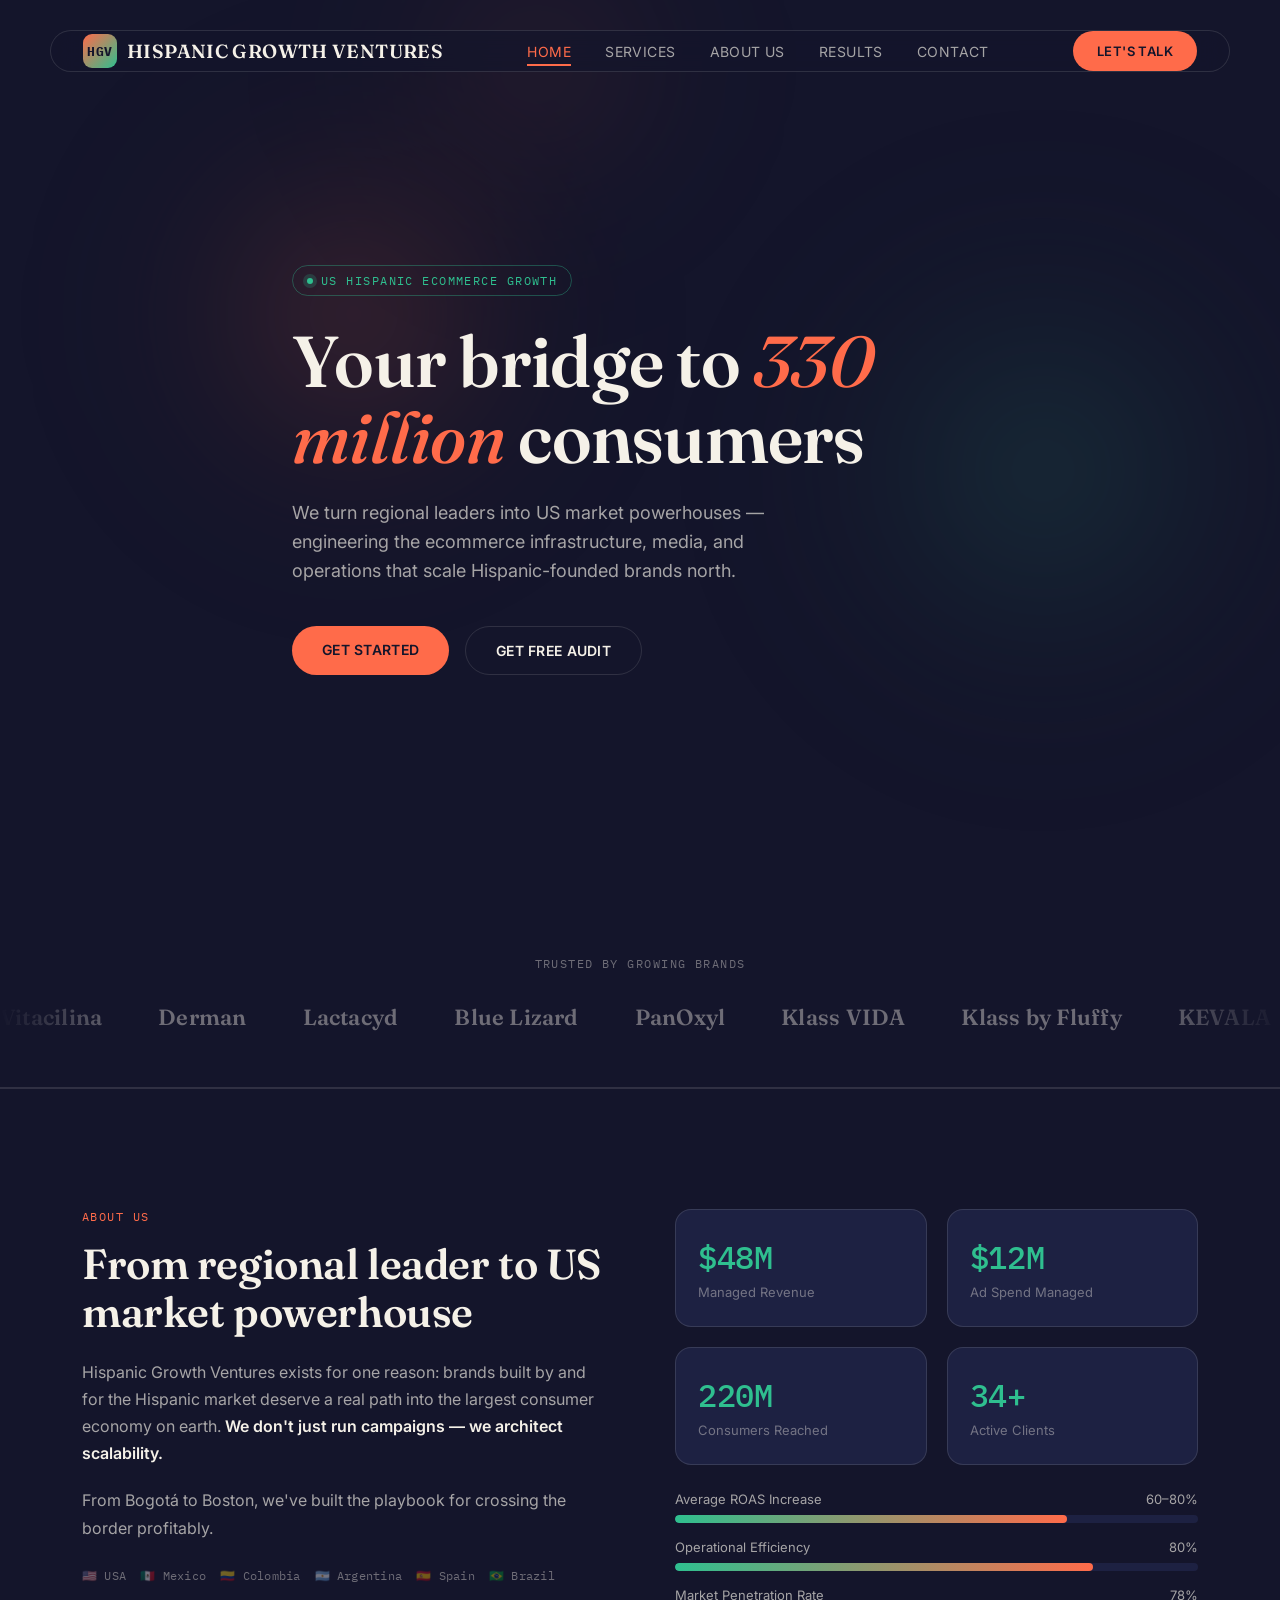
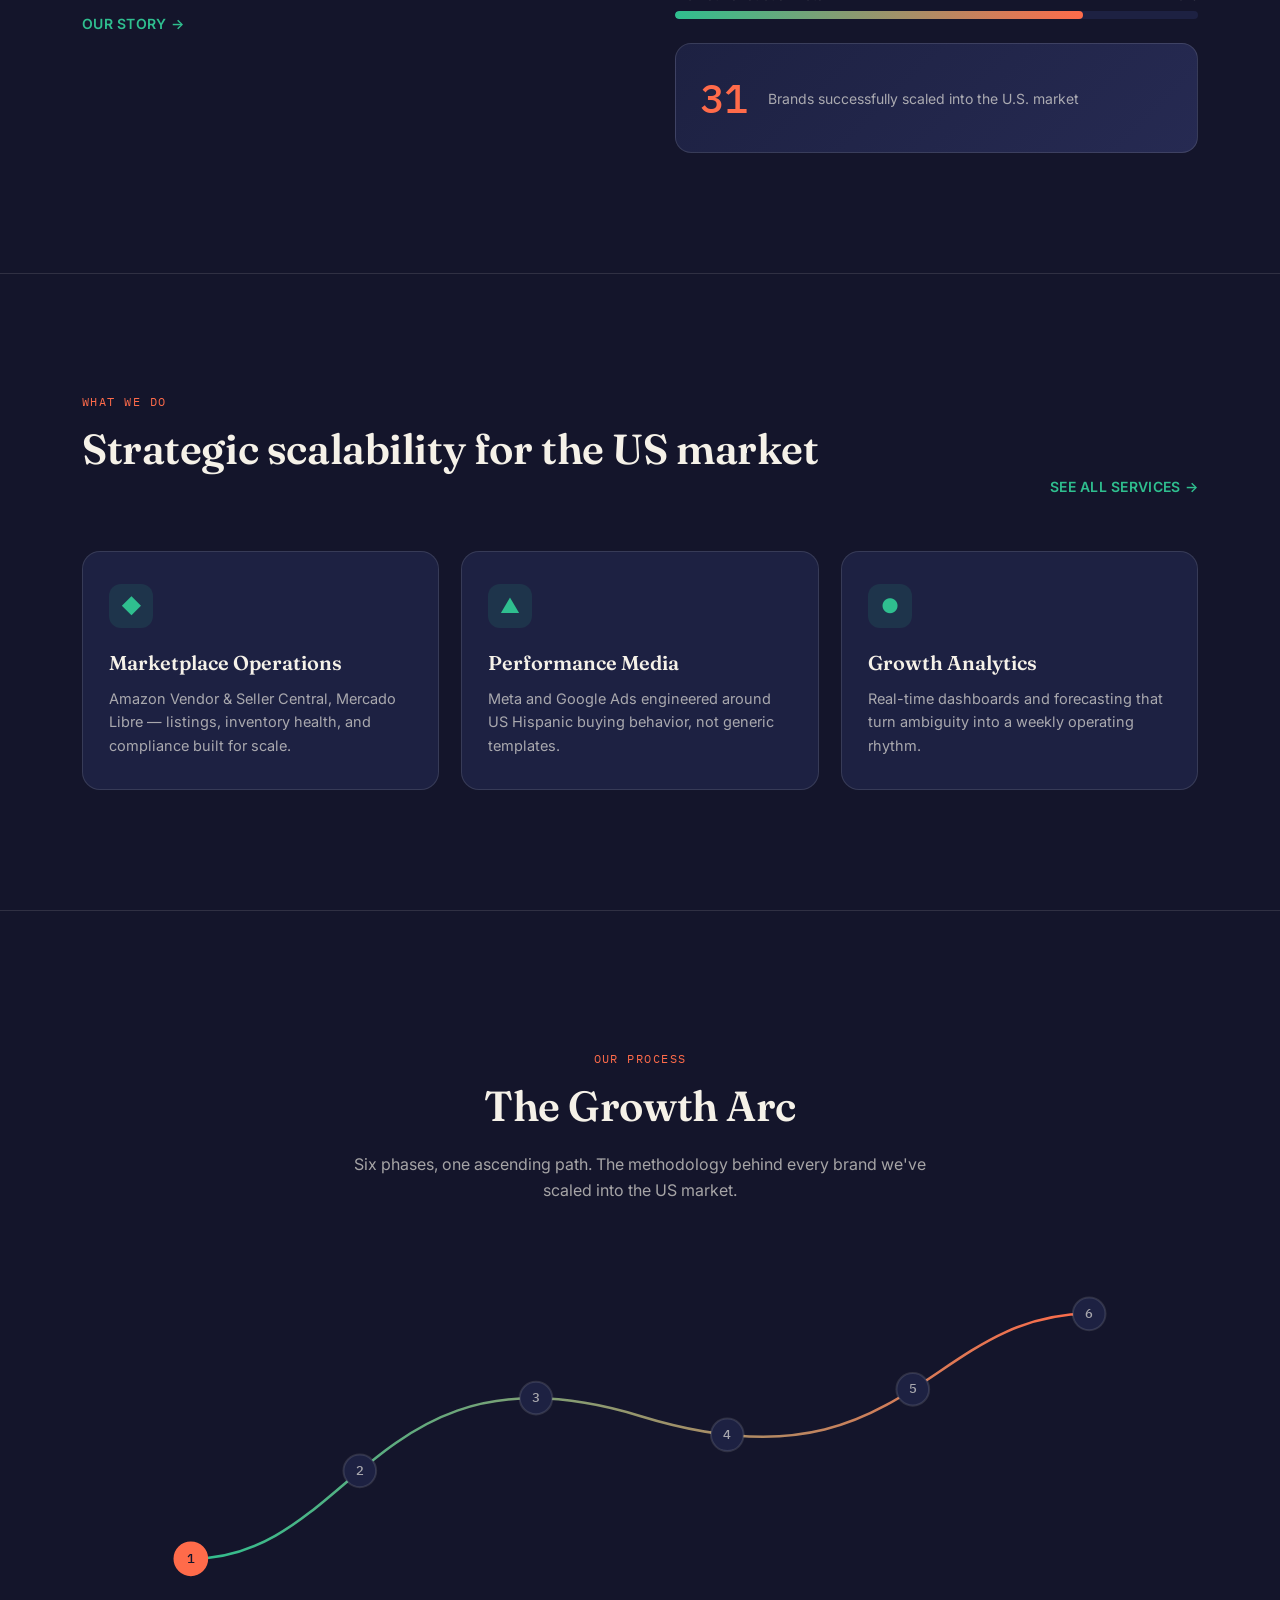
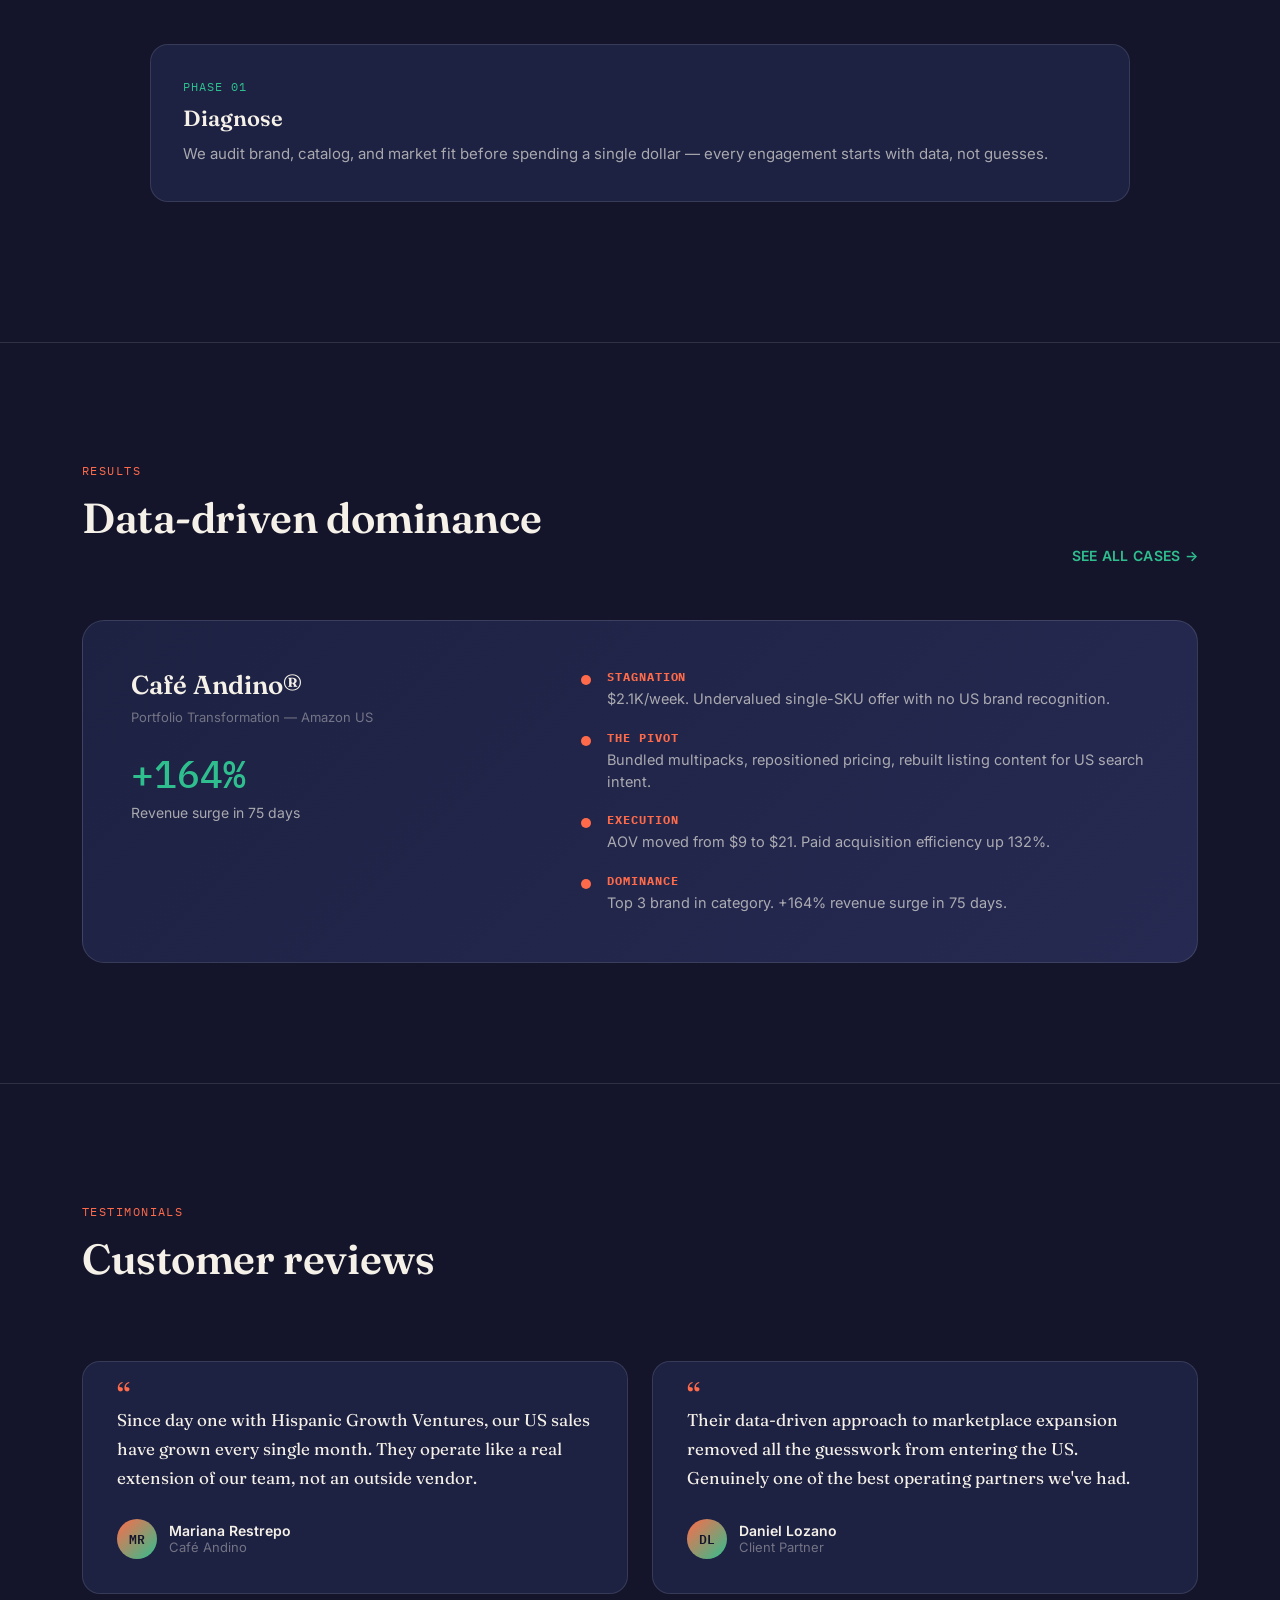
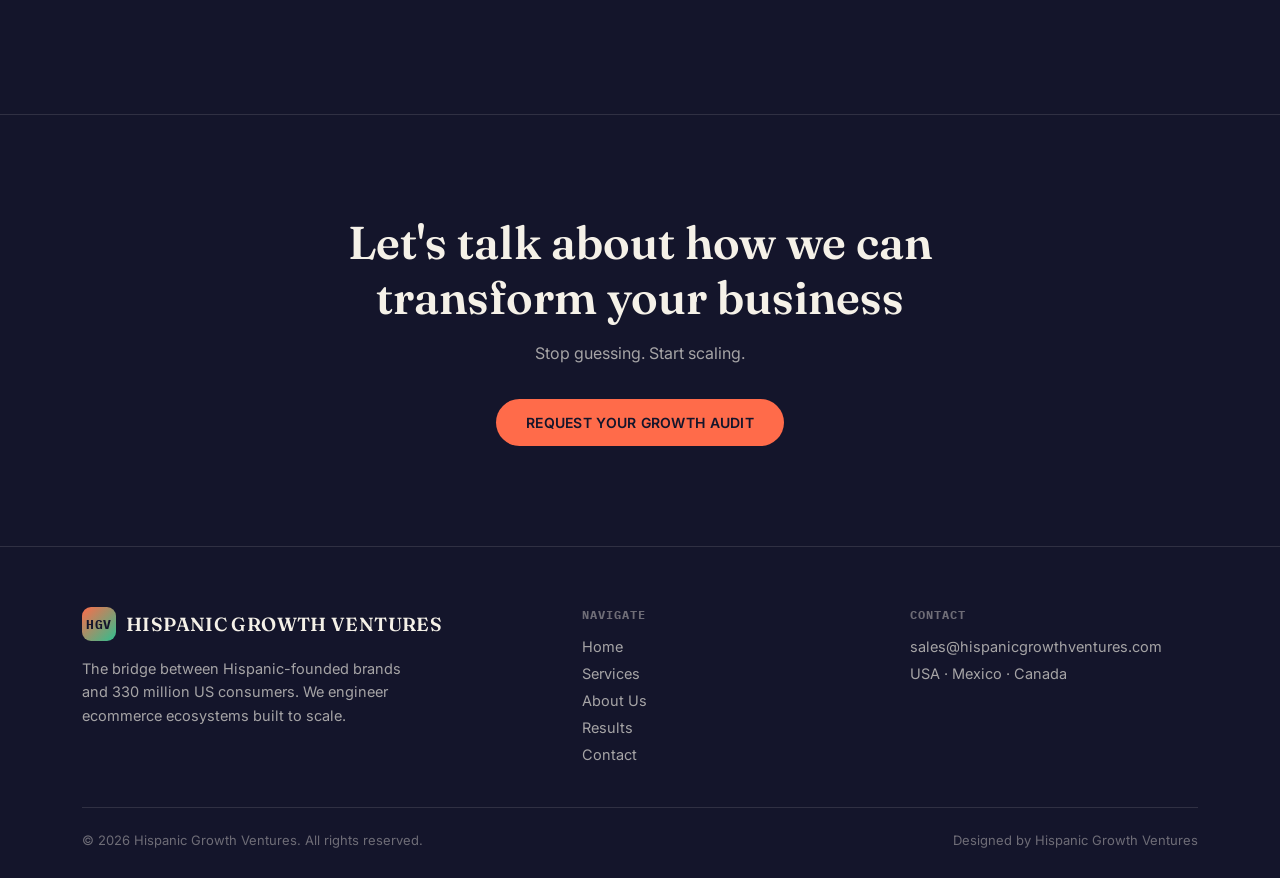
==== commit 21841543: "Add files via upload" ====
--- a/index.html
+++ b/index.html
@@ -26,6 +26,7 @@
 </header>
 
 <div class="mobile-menu">
+  <button class="mobile-menu-close" aria-label="Close menu">✕</button>
   <a href="index.html">Home</a>
   <a href="services.html">Services</a>
   <a href="about.html">About Us</a>
@@ -51,16 +52,45 @@
   <div class="marquee-label">Trusted by growing brands</div>
   <div class="marquee-track-wrap">
     <div class="marquee-track">
-      <span class="marquee-item">KSK</span>
+      <span class="marquee-item">Vitacilina</span>
+      <span class="marquee-item">Derman</span>
+      <span class="marquee-item">Lactacyd</span>
+      <span class="marquee-item">Blue Lizard</span>
+      <span class="marquee-item">PanOxyl</span>
+      <span class="marquee-item">Klass VIDA</span>
+      <span class="marquee-item">Klass by Fluffy</span>
       <span class="marquee-item">KEVALA</span>
-      <span class="marquee-item">GRISI</span>
-      <span class="marquee-item">KLASS</span>
-      <span class="marquee-item">REVANCE</span>
-      <span class="marquee-item">KSK</span>
+      <span class="marquee-item">Ricitos de Oro</span>
+      <span class="marquee-item">Manzanilla Grisi</span>
+      <span class="marquee-item">Sulfur</span>
+      <span class="marquee-item">Maja</span>
+      <span class="marquee-item">Grisi Skincare</span>
+      <span class="marquee-item">Vitacilina</span>
+      <span class="marquee-item">Derman</span>
+      <span class="marquee-item">Lactacyd</span>
+      <span class="marquee-item">Blue Lizard</span>
+      <span class="marquee-item">PanOxyl</span>
+      <span class="marquee-item">Klass VIDA</span>
+      <span class="marquee-item">Klass by Fluffy</span>
       <span class="marquee-item">KEVALA</span>
-      <span class="marquee-item">GRISI</span>
-      <span class="marquee-item">KLASS</span>
-      <span class="marquee-item">REVANCE</span>
+      <span class="marquee-item">Ricitos de Oro</span>
+      <span class="marquee-item">Manzanilla Grisi</span>
+      <span class="marquee-item">Sulfur</span>
+      <span class="marquee-item">Maja</span>
+      <span class="marquee-item">Grisi Skincare</span>
+      <span class="marquee-item">Vitacilina</span>
+      <span class="marquee-item">Derman</span>
+      <span class="marquee-item">Lactacyd</span>
+      <span class="marquee-item">Blue Lizard</span>
+      <span class="marquee-item">PanOxyl</span>
+      <span class="marquee-item">Klass VIDA</span>
+      <span class="marquee-item">Klass by Fluffy</span>
+      <span class="marquee-item">KEVALA</span>
+      <span class="marquee-item">Ricitos de Oro</span>
+      <span class="marquee-item">Manzanilla Grisi</span>
+      <span class="marquee-item">Sulfur</span>
+      <span class="marquee-item">Maja</span>
+      <span class="marquee-item">Grisi Skincare</span>
     </div>
   </div>
 </section>
@@ -220,7 +250,7 @@
         <h6>Contact</h6>
         <div class="flinks">
           <a href="mailto:sales@hispanicgrowthventures.com">sales@hispanicgrowthventures.com</a>
-          <span>USA · Mexico · Colombia · Argentina · Spain · Brazil</span>
+          <span>USA · Mexico · Canada</span>
         </div>
       </div>
     </div>
--- a/styles.css
+++ b/styles.css
@@ -35,13 +35,16 @@
 
 /* ---------- NAV ---------- */
 header{
-  position:fixed;top:0;left:0;right:0;z-index:100;
+  position:fixed;top:30px;left:50%;transform:translateX(-50%);z-index:300;
+  width:calc(100% - 40px);max-width:1180px;
   background:rgba(20,21,43,0.72);
   backdrop-filter:blur(14px);
-  border-bottom:1px solid var(--line);
+  border:1px solid var(--line);
+  border-radius:100px;
+  transition:border-color .3s, background .3s;
 }
 nav{
-  max-width:1180px;margin:0 auto;padding:18px 32px;
+  margin:0 auto;padding:14px 12px 14px 26px;
   display:flex;align-items:center;justify-content:space-between;
 }
 .logo{display:flex;align-items:center;gap:10px;font-family:var(--serif);font-weight:600;font-size:19px;letter-spacing:0.02em;}
@@ -64,15 +67,17 @@
 .nav-links a.current::after{width:100%;}
 .nav-cta{
   background:var(--coral);color:var(--ink);font-weight:600;
-  padding:11px 22px;border-radius:100px;font-size:13px;letter-spacing:0.03em;
+  padding:12px 24px;border-radius:100px;font-size:13px;letter-spacing:0.03em;
   transition:transform .2s, box-shadow .2s;
+  flex-shrink:0;
 }
 .nav-cta:hover{transform:translateY(-1px);box-shadow:0 8px 20px rgba(255,107,74,0.35);}
 
 /* Burger + mobile menu */
 .burger{
   display:none;width:40px;height:40px;background:none;border:none;cursor:pointer;
-  position:relative;z-index:210;flex-direction:column;justify-content:center;align-items:center;gap:6px;
+  position:relative;z-index:310;flex-direction:column;justify-content:center;align-items:center;gap:6px;
+  flex-shrink:0;
 }
 .burger span{
   display:block;width:22px;height:2px;background:var(--cream);border-radius:2px;
@@ -83,15 +88,24 @@
 .burger.open span:nth-child(3){transform:translateY(-8px) rotate(-45deg);background:var(--coral);}
 
 .mobile-menu{
-  position:fixed;inset:0;z-index:200;
+  position:fixed;inset:0;z-index:250;
   background:var(--ink);
   display:flex;flex-direction:column;justify-content:center;
   padding:0 40px;
-  clip-path:circle(0px at calc(100% - 40px) 36px);
+  clip-path:circle(0px at calc(100% - 56px) 46px);
   transition:clip-path .6s cubic-bezier(.65,0,.35,1);
   pointer-events:none;
 }
-.mobile-menu.open{clip-path:circle(150% at calc(100% - 40px) 36px);pointer-events:auto;}
+.mobile-menu.open{clip-path:circle(150% at calc(100% - 56px) 46px);pointer-events:auto;}
+.mobile-menu-close{
+  position:absolute;top:32px;right:32px;z-index:320;
+  width:44px;height:44px;border-radius:50%;border:1px solid var(--line);
+  background:rgba(245,241,232,0.05);color:var(--cream);font-size:20px;
+  display:flex;align-items:center;justify-content:center;cursor:pointer;
+  opacity:0;transform:scale(0.7);transition:opacity .4s ease .1s, transform .4s ease .1s, border-color .2s;
+}
+.mobile-menu.open .mobile-menu-close{opacity:1;transform:scale(1);}
+.mobile-menu-close:hover{border-color:var(--coral);color:var(--coral);}
 .mobile-menu a{
   font-family:var(--serif);font-weight:600;font-size:38px;color:var(--cream);
   padding:14px 0;border-bottom:1px solid var(--line);
@@ -126,17 +140,19 @@
   -webkit-mask-image:linear-gradient(90deg, transparent, black 10%, black 90%, transparent);
 }
 .marquee-track{
-  display:flex;gap:70px;width:max-content;
-  animation:marquee-scroll 28s linear infinite;
-}
+  display:flex;gap:56px;width:max-content;
+  animation:marquee-scroll 40s linear infinite;
+}
+.marquee-track:hover{animation-play-state:paused;}
 @keyframes marquee-scroll{
   from{transform:translateX(0);}
-  to{transform:translateX(-50%);}
+  to{transform:translateX(-33.3333%);}
 }
 .marquee-item{
-  font-family:var(--serif);font-weight:600;font-size:26px;
-  color:var(--text-dimmer);letter-spacing:0.02em;white-space:nowrap;
+  font-family:var(--serif);font-weight:600;font-size:22px;
+  color:var(--text-dimmer);letter-spacing:0.01em;white-space:nowrap;
   transition:color .3s;
+  flex-shrink:0;
 }
 .marquee-item:hover{color:var(--cream);}
 
@@ -315,13 +331,14 @@
 .map-grid{display:grid;grid-template-columns:1.3fr 1fr;gap:50px;align-items:center;}
 @media (max-width:900px){.map-grid{grid-template-columns:1fr;}}
 #coverage-map{width:100%;height:auto;}
+.continent{fill:var(--panel-2);stroke:var(--line);stroke-width:1;}
 .map-country{cursor:pointer;transition:opacity .25s;}
-.map-dot{fill:var(--text-dimmer);stroke:var(--ink);stroke-width:2;transition:all .3s;}
-.map-country:hover .map-dot, .map-country.active .map-dot{fill:var(--coral);r:9;}
+.map-dot{fill:var(--jade);stroke:var(--ink);stroke-width:2;transition:all .3s;}
+.map-country:hover .map-dot, .map-country.active .map-dot{fill:var(--coral);r:10;}
 .map-pulse{fill:none;stroke:var(--coral);stroke-width:1.5;opacity:0;}
 .map-country.active .map-pulse{opacity:1;animation:pulse-ring 1.6s ease-out infinite;}
-@keyframes pulse-ring{0%{r:8;opacity:.8;}100%{r:22;opacity:0;}}
-.map-label{font-family:var(--mono);font-size:11px;fill:var(--text-dimmer);pointer-events:none;transition:fill .3s;}
+@keyframes pulse-ring{0%{r:9;opacity:.8;}100%{r:26;opacity:0;}}
+.map-label{font-family:var(--mono);font-size:12px;font-weight:500;fill:var(--text-dim);pointer-events:none;transition:fill .3s;}
 .map-country:hover .map-label, .map-country.active .map-label{fill:var(--cream);}
 .map-detail{background:var(--panel);border:1px solid var(--line);border-radius:18px;padding:30px;min-height:220px;}
 .map-detail .k{font-family:var(--mono);font-size:12px;color:var(--jade);letter-spacing:0.08em;text-transform:uppercase;margin-bottom:12px;}
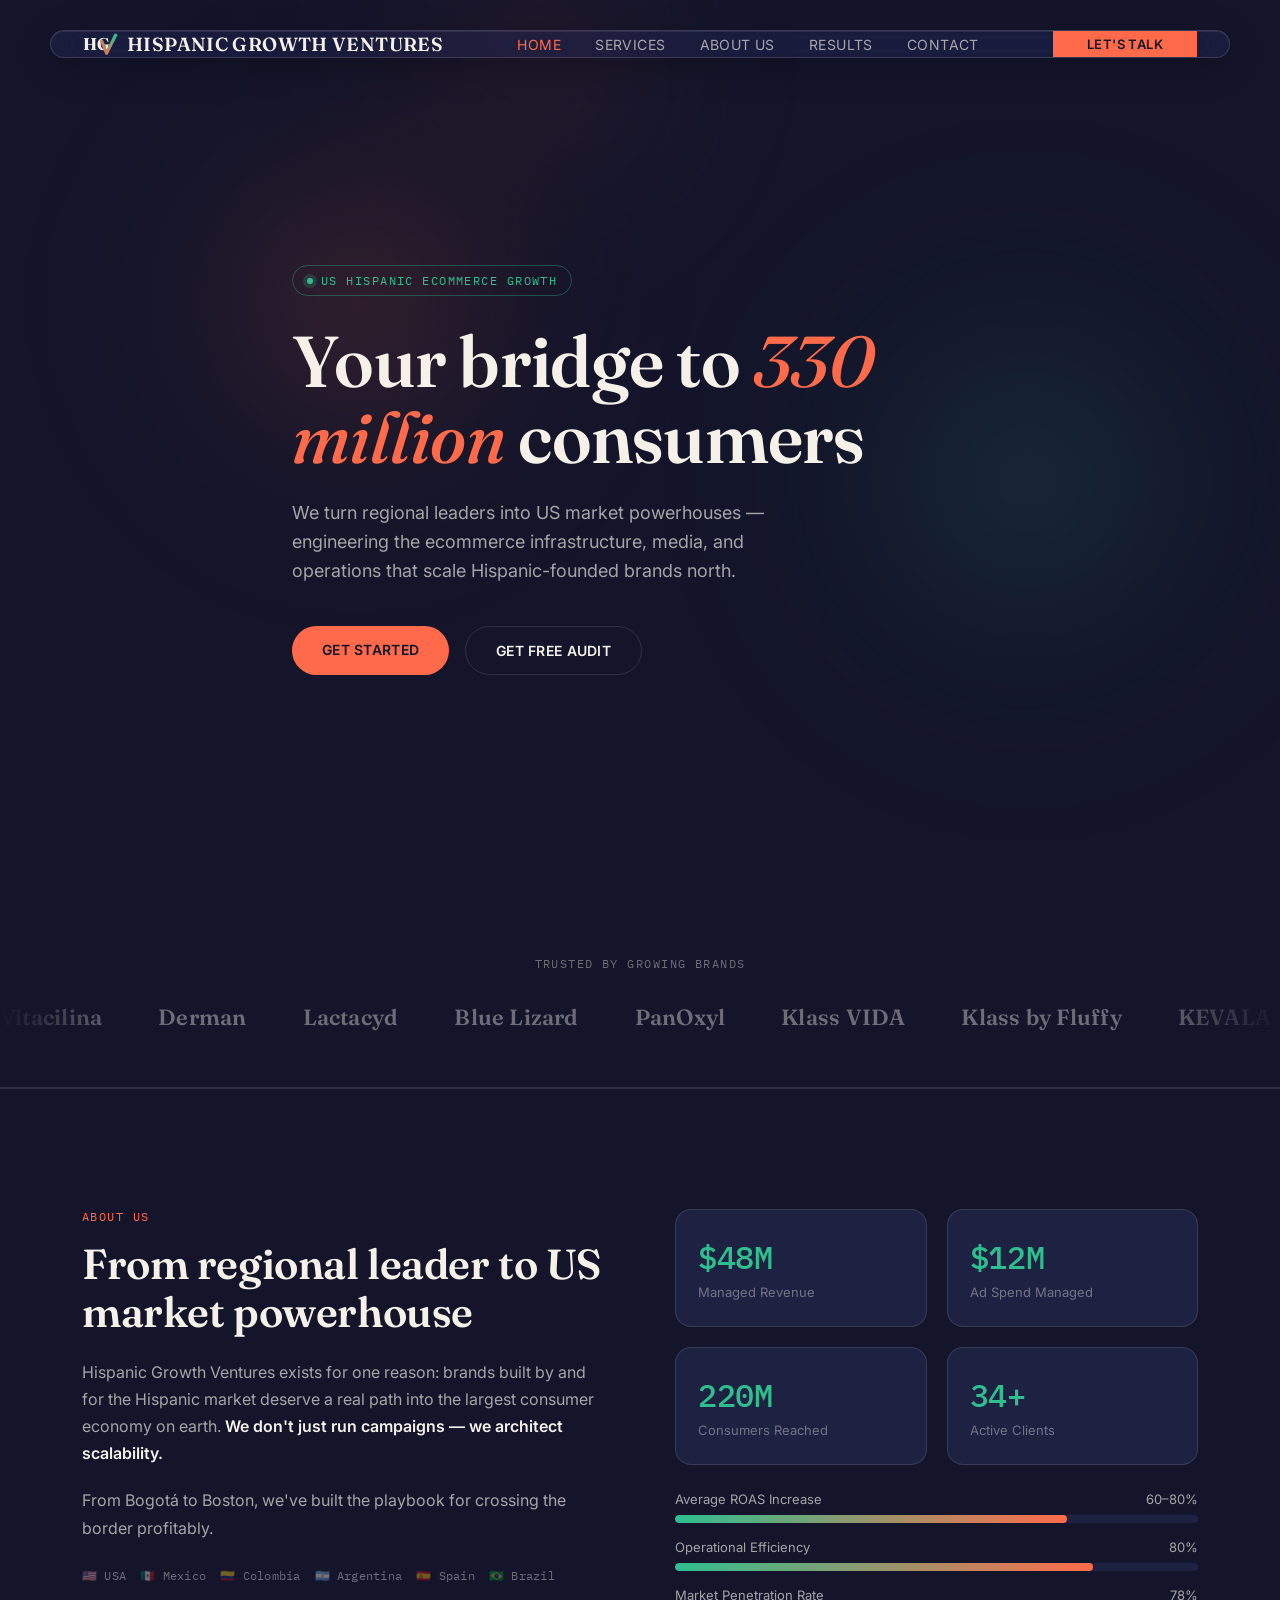
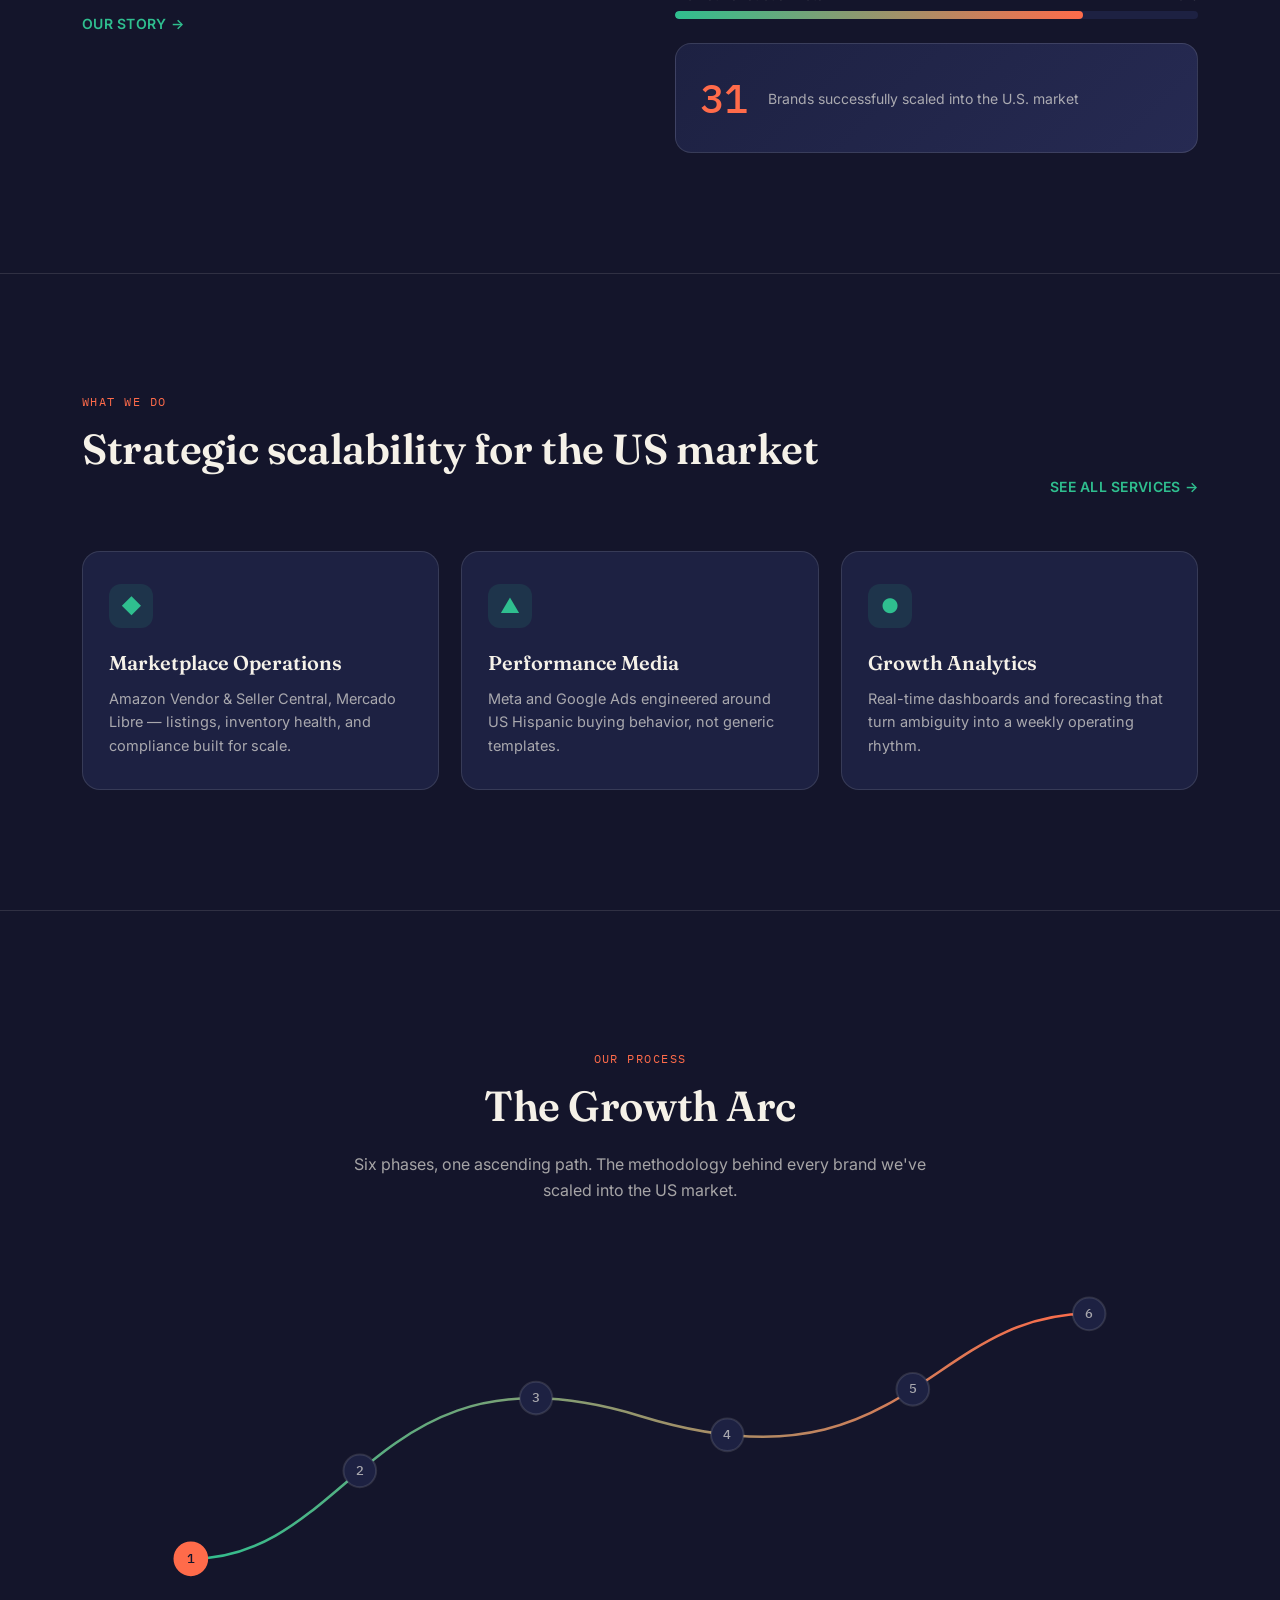
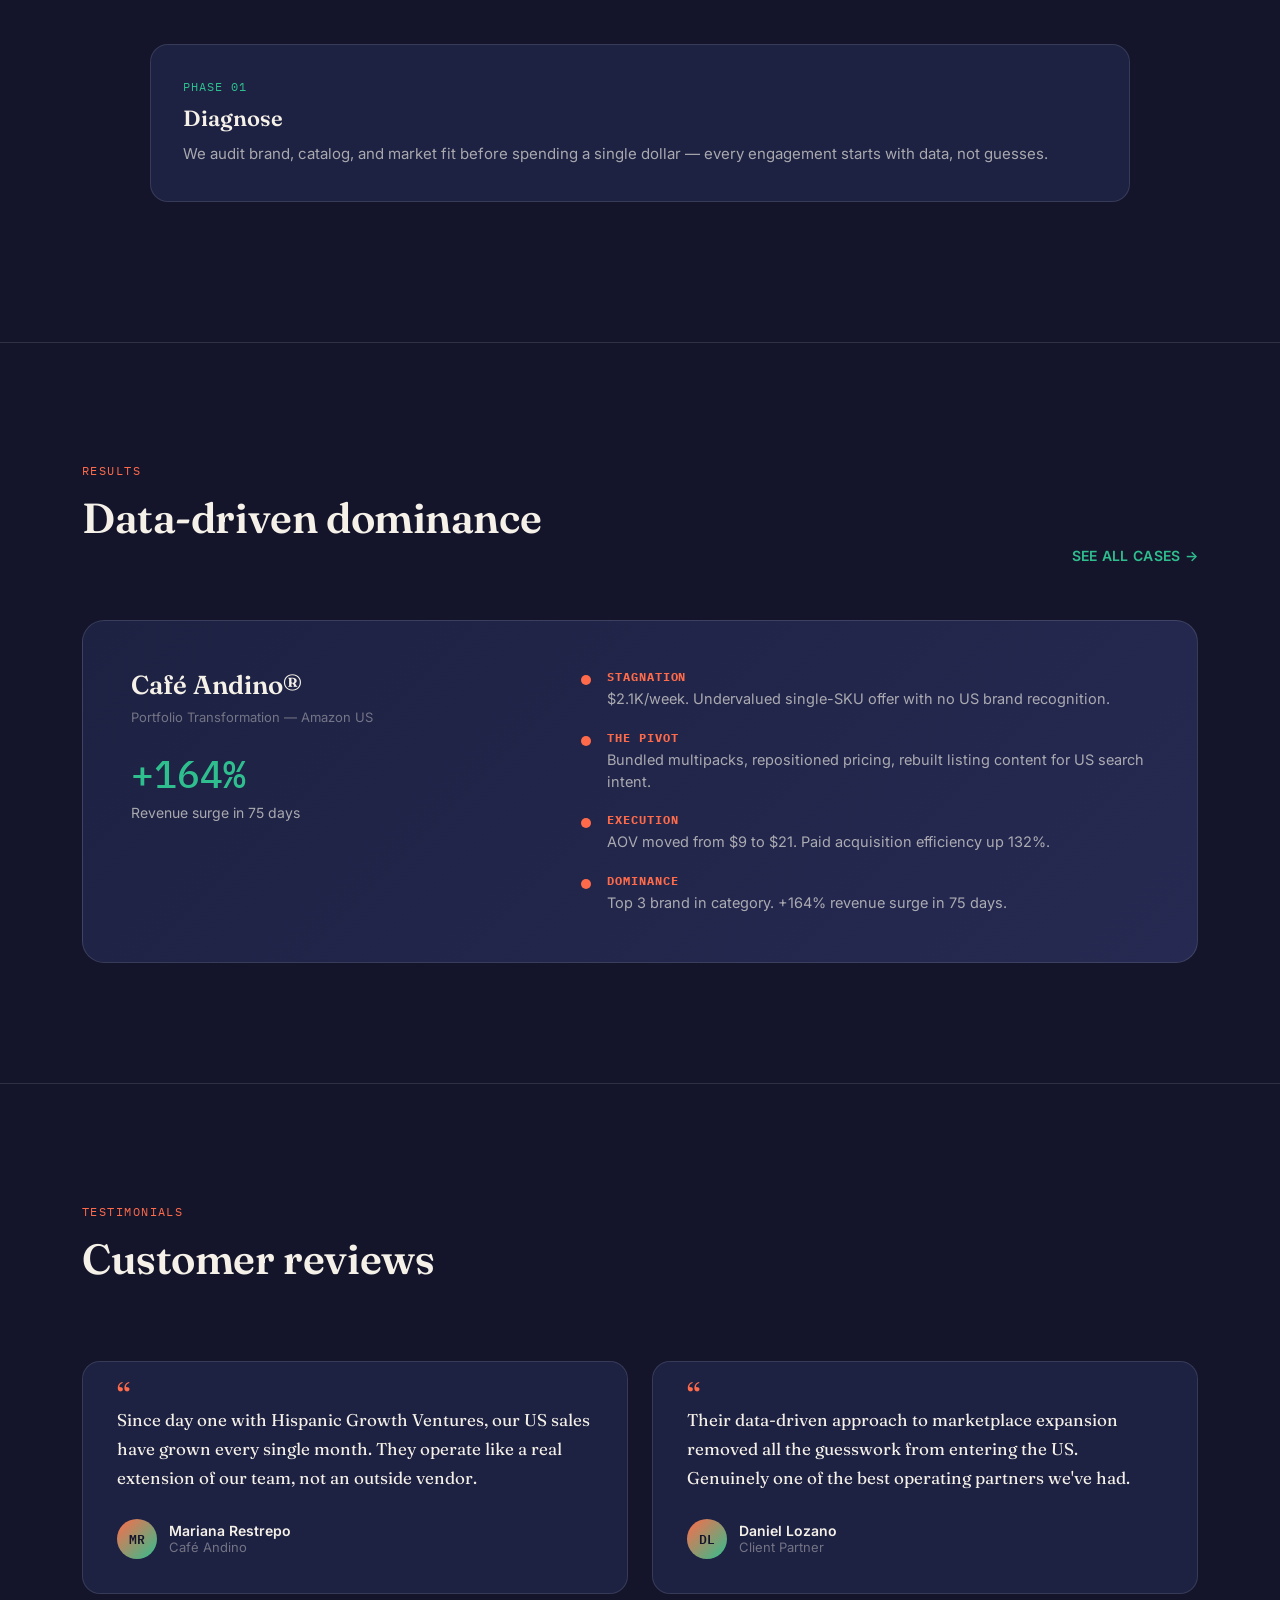
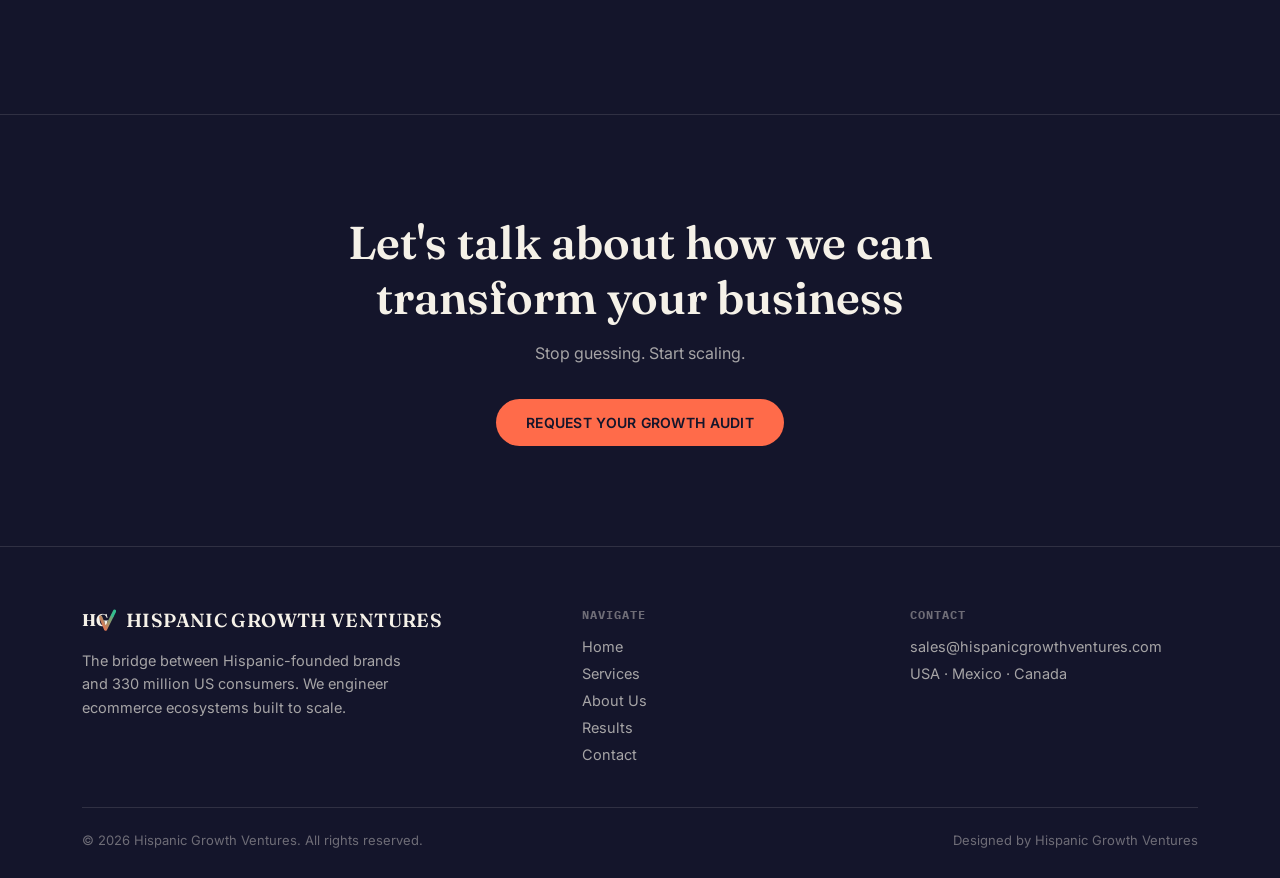
==== commit 189720d1: "Add files via upload" ====
--- a/index.html
+++ b/index.html
@@ -12,7 +12,15 @@
 
 <header>
   <nav class="wrap">
-    <a href="index.html" class="logo"><span class="logo-mark">HGV</span>HISPANIC GROWTH VENTURES</a>
+    <a href="index.html" class="logo"><span class="logo-mark"><svg viewBox="0 0 140 100" width="34" height="26" xmlns="http://www.w3.org/2000/svg">
+      <defs><linearGradient id="logoGrad1" x1="0" y1="1" x2="1" y2="0">
+        <stop offset="0%" stop-color="var(--coral)"/>
+        <stop offset="100%" stop-color="var(--jade)"/>
+      </linearGradient></defs>
+      <text x="0" y="76" font-family="Fraunces, serif" font-weight="700" font-size="70" fill="var(--cream)">HG</text>
+      <path d="M77,38 L97,88 L134,14" fill="none" stroke="url(#logoGrad1)" stroke-width="13" stroke-linecap="round" stroke-linejoin="round"/>
+      <path d="M120,30 L138,8 L128,40 Z" fill="var(--jade)"/>
+    </svg></span>HISPANIC GROWTH VENTURES</a>
     <div class="nav-links">
       <a href="index.html" class="current">Home</a>
       <a href="services.html">Services</a>
@@ -233,7 +241,15 @@
   <div class="wrap">
     <div class="footer-grid">
       <div class="footer-brand">
-        <a href="index.html" class="logo"><span class="logo-mark">HGV</span>HISPANIC GROWTH VENTURES</a>
+        <a href="index.html" class="logo"><span class="logo-mark"><svg viewBox="0 0 140 100" width="34" height="26" xmlns="http://www.w3.org/2000/svg">
+      <defs><linearGradient id="logoGrad2" x1="0" y1="1" x2="1" y2="0">
+        <stop offset="0%" stop-color="var(--coral)"/>
+        <stop offset="100%" stop-color="var(--jade)"/>
+      </linearGradient></defs>
+      <text x="0" y="76" font-family="Fraunces, serif" font-weight="700" font-size="70" fill="var(--cream)">HG</text>
+      <path d="M77,38 L97,88 L134,14" fill="none" stroke="url(#logoGrad2)" stroke-width="13" stroke-linecap="round" stroke-linejoin="round"/>
+      <path d="M120,30 L138,8 L128,40 Z" fill="var(--jade)"/>
+    </svg></span>HISPANIC GROWTH VENTURES</a>
         <p>The bridge between Hispanic-founded brands and 330 million US consumers. We engineer ecommerce ecosystems built to scale.</p>
       </div>
       <div>
--- a/styles.css
+++ b/styles.css
@@ -37,25 +37,27 @@
 header{
   position:fixed;top:30px;left:50%;transform:translateX(-50%);z-index:300;
   width:calc(100% - 40px);max-width:1180px;
-  background:rgba(20,21,43,0.72);
-  backdrop-filter:blur(14px);
-  border:1px solid var(--line);
+  background:rgba(38,42,82,0.38);
+  backdrop-filter:blur(22px) saturate(180%);
+  -webkit-backdrop-filter:blur(22px) saturate(180%);
+  border:1px solid rgba(245,241,232,0.14);
   border-radius:100px;
+  box-shadow:0 8px 32px rgba(0,0,0,0.28), inset 0 1px 0 rgba(255,255,255,0.08);
   transition:border-color .3s, background .3s;
+  overflow:hidden;
 }
 nav{
-  margin:0 auto;padding:14px 12px 14px 26px;
-  display:flex;align-items:center;justify-content:space-between;
-}
-.logo{display:flex;align-items:center;gap:10px;font-family:var(--serif);font-weight:600;font-size:19px;letter-spacing:0.02em;}
+  margin:0 auto;padding:14px 0 14px 32px;
+  display:flex;align-items:stretch;justify-content:space-between;
+  gap:24px;
+}
+.logo{display:flex;align-items:center;gap:10px;font-family:var(--serif);font-weight:600;font-size:19px;letter-spacing:0.02em;flex-shrink:0;}
 .logo-mark{
-  width:34px;height:34px;border-radius:9px;
-  background:linear-gradient(135deg,var(--coral),var(--jade));
   display:flex;align-items:center;justify-content:center;
-  font-family:var(--mono);font-weight:700;font-size:13px;color:var(--ink);
   flex-shrink:0;
 }
-.nav-links{display:flex;gap:34px;font-size:14px;letter-spacing:0.03em;text-transform:uppercase;color:var(--text-dim);}
+.logo-mark svg{display:block;}
+.nav-links{display:flex;align-items:center;gap:34px;font-size:14px;letter-spacing:0.03em;text-transform:uppercase;color:var(--text-dim);}
 .nav-links a{position:relative;transition:color .2s;padding:4px 0;}
 .nav-links a::after{
   content:'';position:absolute;left:0;bottom:-2px;width:0;height:1.5px;background:var(--coral);
@@ -67,11 +69,12 @@
 .nav-links a.current::after{width:100%;}
 .nav-cta{
   background:var(--coral);color:var(--ink);font-weight:600;
-  padding:12px 24px;border-radius:100px;font-size:13px;letter-spacing:0.03em;
-  transition:transform .2s, box-shadow .2s;
+  padding:0 34px;font-size:13px;letter-spacing:0.03em;
+  display:flex;align-items:center;justify-content:center;
+  transition:background .2s;
   flex-shrink:0;
 }
-.nav-cta:hover{transform:translateY(-1px);box-shadow:0 8px 20px rgba(255,107,74,0.35);}
+.nav-cta:hover{background:var(--coral-dim);}
 
 /* Burger + mobile menu */
 .burger{
@@ -331,7 +334,13 @@
 .map-grid{display:grid;grid-template-columns:1.3fr 1fr;gap:50px;align-items:center;}
 @media (max-width:900px){.map-grid{grid-template-columns:1fr;}}
 #coverage-map{width:100%;height:auto;}
-.continent{fill:var(--panel-2);stroke:var(--line);stroke-width:1;}
+.continent{fill:var(--panel-2);stroke:var(--ink);stroke-width:0.5;}
+.map-country-shape{
+  fill:rgba(47,191,143,0.16);stroke:rgba(47,191,143,0.5);stroke-width:1;
+  transition:fill .3s, stroke .3s;cursor:pointer;
+}
+.map-country-shape:hover{fill:rgba(255,107,74,0.18);stroke:var(--coral);}
+.map-country-shape.active{fill:rgba(255,107,74,0.22);stroke:var(--coral);}
 .map-country{cursor:pointer;transition:opacity .25s;}
 .map-dot{fill:var(--jade);stroke:var(--ink);stroke-width:2;transition:all .3s;}
 .map-country:hover .map-dot, .map-country.active .map-dot{fill:var(--coral);r:10;}
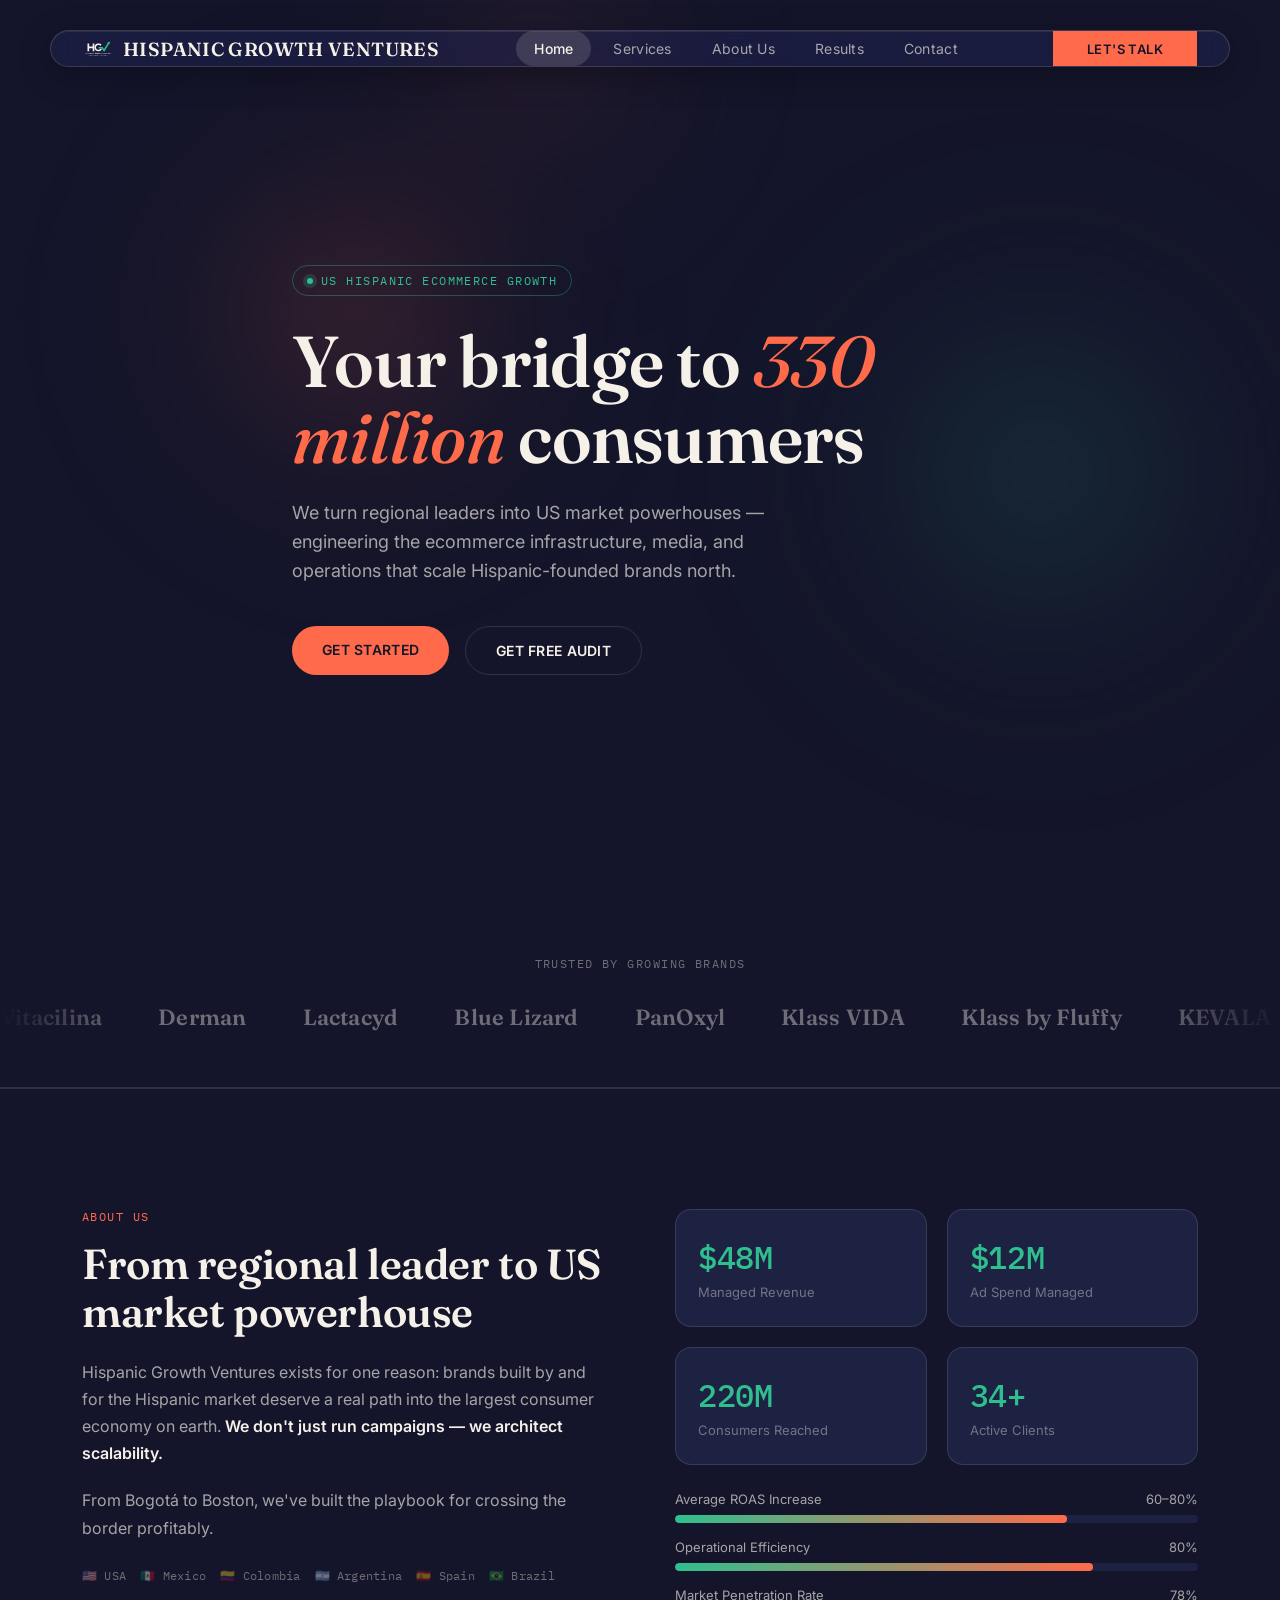
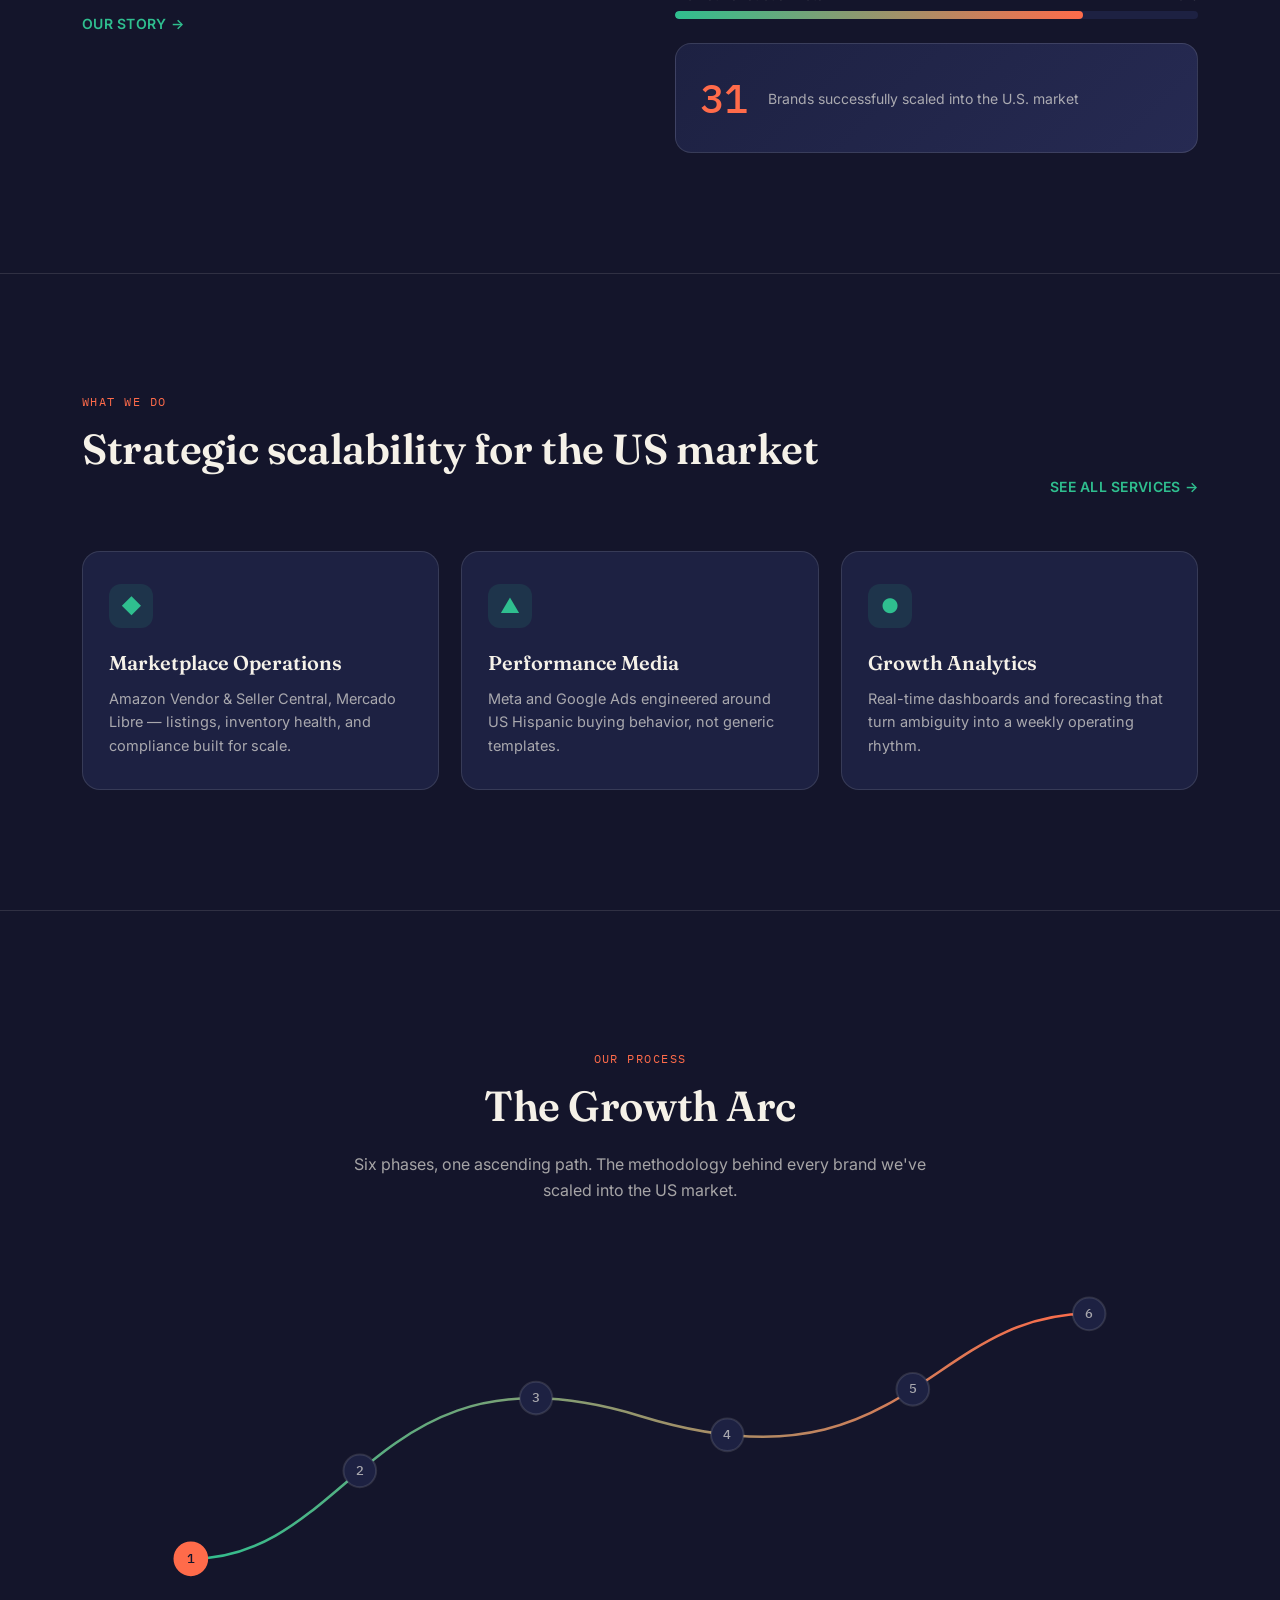
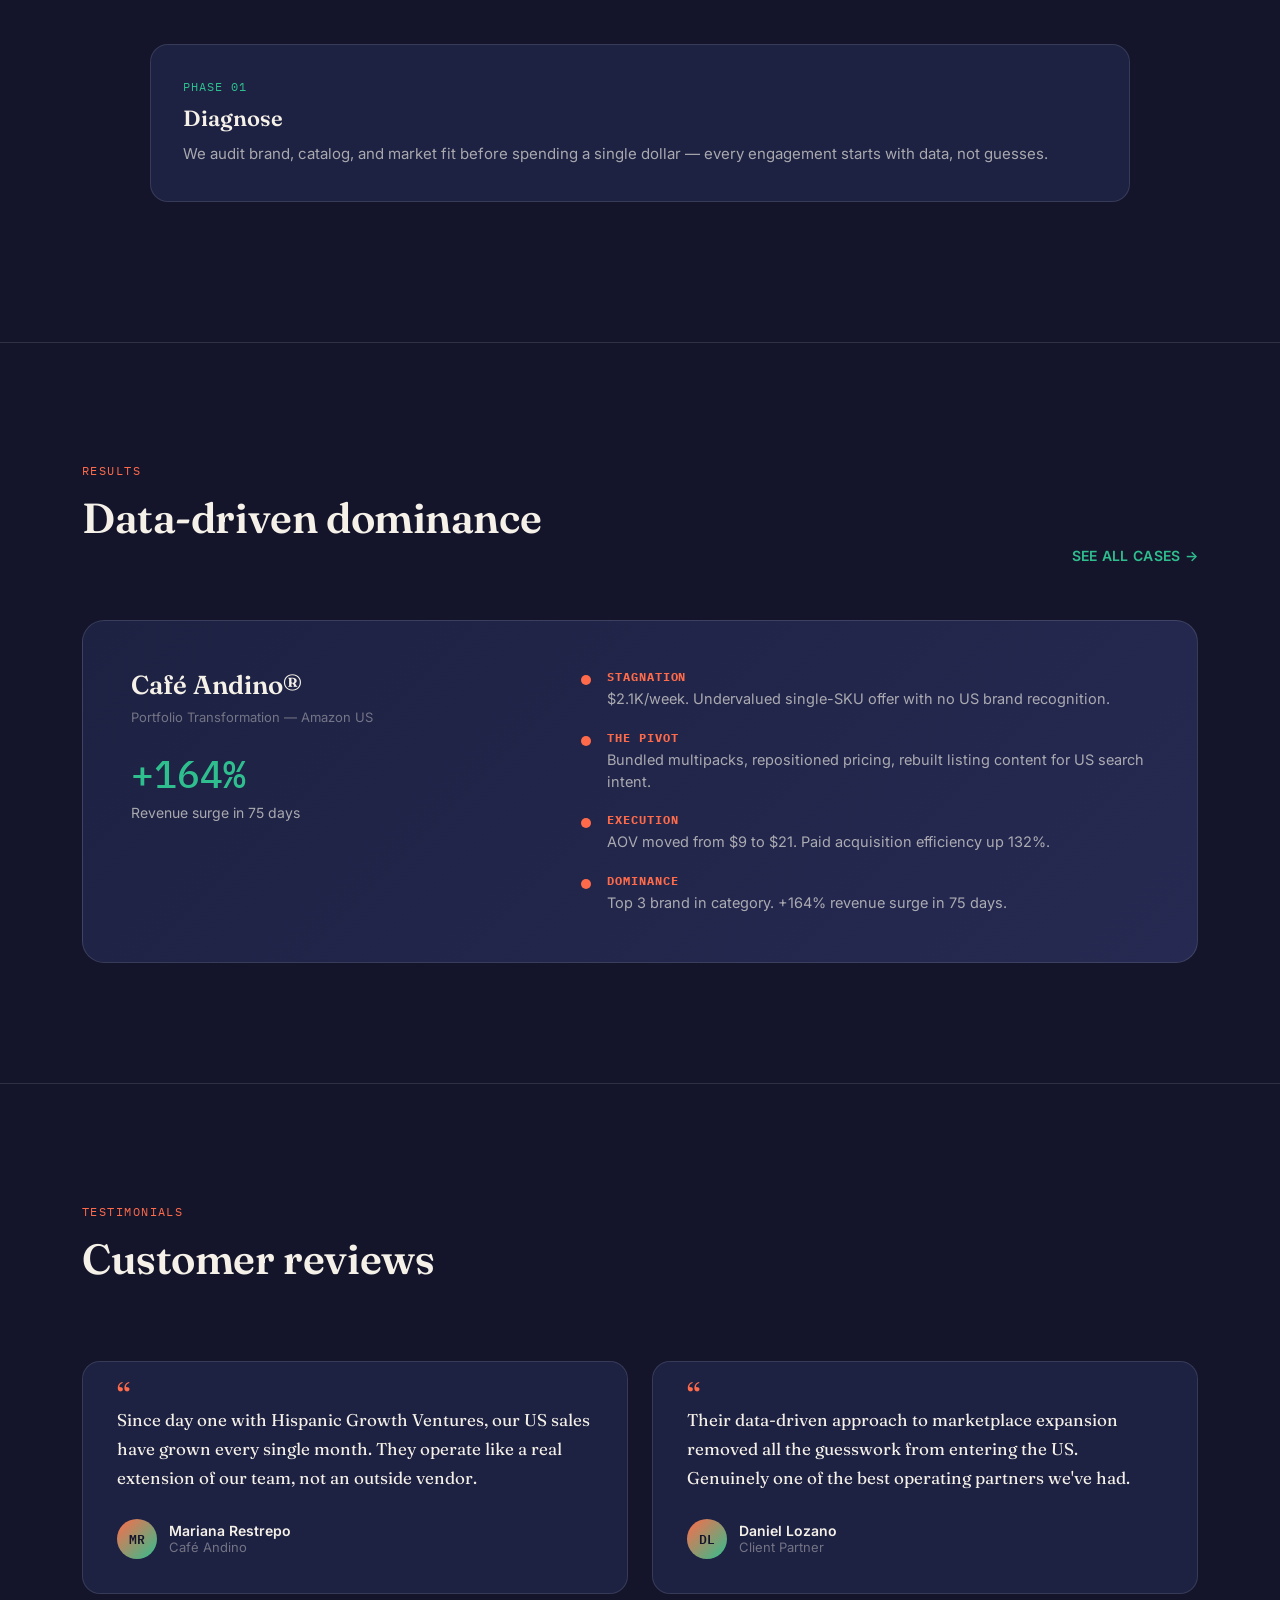
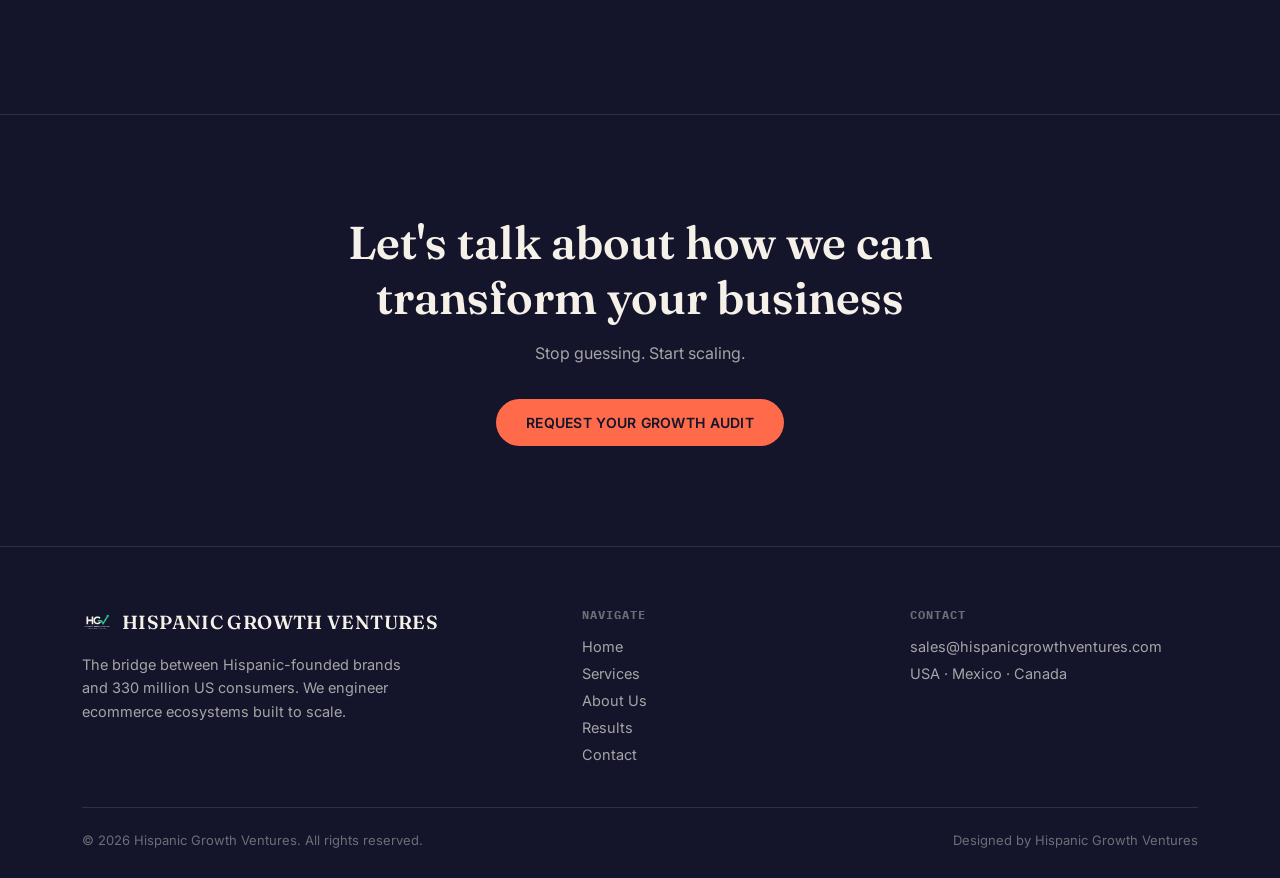
==== commit 1a86852f: "Add files via upload" ====
--- a/index.html
+++ b/index.html
@@ -12,15 +12,7 @@
 
 <header>
   <nav class="wrap">
-    <a href="index.html" class="logo"><span class="logo-mark"><svg viewBox="0 0 140 100" width="34" height="26" xmlns="http://www.w3.org/2000/svg">
-      <defs><linearGradient id="logoGrad1" x1="0" y1="1" x2="1" y2="0">
-        <stop offset="0%" stop-color="var(--coral)"/>
-        <stop offset="100%" stop-color="var(--jade)"/>
-      </linearGradient></defs>
-      <text x="0" y="76" font-family="Fraunces, serif" font-weight="700" font-size="70" fill="var(--cream)">HG</text>
-      <path d="M77,38 L97,88 L134,14" fill="none" stroke="url(#logoGrad1)" stroke-width="13" stroke-linecap="round" stroke-linejoin="round"/>
-      <path d="M120,30 L138,8 L128,40 Z" fill="var(--jade)"/>
-    </svg></span>HISPANIC GROWTH VENTURES</a>
+    <a href="index.html" class="logo"><img src="logo.svg" alt="HGV" class="logo-mark">HISPANIC GROWTH VENTURES</a>
     <div class="nav-links">
       <a href="index.html" class="current">Home</a>
       <a href="services.html">Services</a>
@@ -241,15 +233,7 @@
   <div class="wrap">
     <div class="footer-grid">
       <div class="footer-brand">
-        <a href="index.html" class="logo"><span class="logo-mark"><svg viewBox="0 0 140 100" width="34" height="26" xmlns="http://www.w3.org/2000/svg">
-      <defs><linearGradient id="logoGrad2" x1="0" y1="1" x2="1" y2="0">
-        <stop offset="0%" stop-color="var(--coral)"/>
-        <stop offset="100%" stop-color="var(--jade)"/>
-      </linearGradient></defs>
-      <text x="0" y="76" font-family="Fraunces, serif" font-weight="700" font-size="70" fill="var(--cream)">HG</text>
-      <path d="M77,38 L97,88 L134,14" fill="none" stroke="url(#logoGrad2)" stroke-width="13" stroke-linecap="round" stroke-linejoin="round"/>
-      <path d="M120,30 L138,8 L128,40 Z" fill="var(--jade)"/>
-    </svg></span>HISPANIC GROWTH VENTURES</a>
+        <a href="index.html" class="logo"><img src="logo.svg" alt="HGV" class="logo-mark">HISPANIC GROWTH VENTURES</a>
         <p>The bridge between Hispanic-founded brands and 330 million US consumers. We engineer ecommerce ecosystems built to scale.</p>
       </div>
       <div>
--- a/styles.css
+++ b/styles.css
@@ -51,22 +51,21 @@
   display:flex;align-items:stretch;justify-content:space-between;
   gap:24px;
 }
-.logo{display:flex;align-items:center;gap:10px;font-family:var(--serif);font-weight:600;font-size:19px;letter-spacing:0.02em;flex-shrink:0;}
+.logo{display:flex;align-items:center;gap:10px;font-family:var(--serif);font-weight:600;font-size:19px;letter-spacing:0.02em;flex-shrink:0;white-space:nowrap;}
+@media (max-width:860px){
+  .logo{font-size:12px;gap:7px;letter-spacing:0.01em;}
+  .logo-mark{width:24px;height:24px;}
+}
 .logo-mark{
-  display:flex;align-items:center;justify-content:center;
-  flex-shrink:0;
-}
-.logo-mark svg{display:block;}
-.nav-links{display:flex;align-items:center;gap:34px;font-size:14px;letter-spacing:0.03em;text-transform:uppercase;color:var(--text-dim);}
-.nav-links a{position:relative;transition:color .2s;padding:4px 0;}
-.nav-links a::after{
-  content:'';position:absolute;left:0;bottom:-2px;width:0;height:1.5px;background:var(--coral);
-  transition:width .3s cubic-bezier(.16,1,.3,1);
-}
-.nav-links a:hover{color:var(--cream);}
-.nav-links a:hover::after{width:100%;}
-.nav-links a.current{color:var(--coral);}
-.nav-links a.current::after{width:100%;}
+  width:30px;height:30px;object-fit:contain;flex-shrink:0;
+}
+.nav-links{display:flex;align-items:center;gap:4px;font-size:14px;letter-spacing:0.02em;color:var(--text-dim);}
+.nav-links a{
+  position:relative;padding:9px 18px;border-radius:100px;
+  transition:background .25s, color .25s;
+}
+.nav-links a:hover{background:rgba(245,241,232,0.06);color:var(--cream);}
+.nav-links a.current{background:rgba(245,241,232,0.14);color:var(--cream);font-weight:500;}
 .nav-cta{
   background:var(--coral);color:var(--ink);font-weight:600;
   padding:0 34px;font-size:13px;letter-spacing:0.03em;
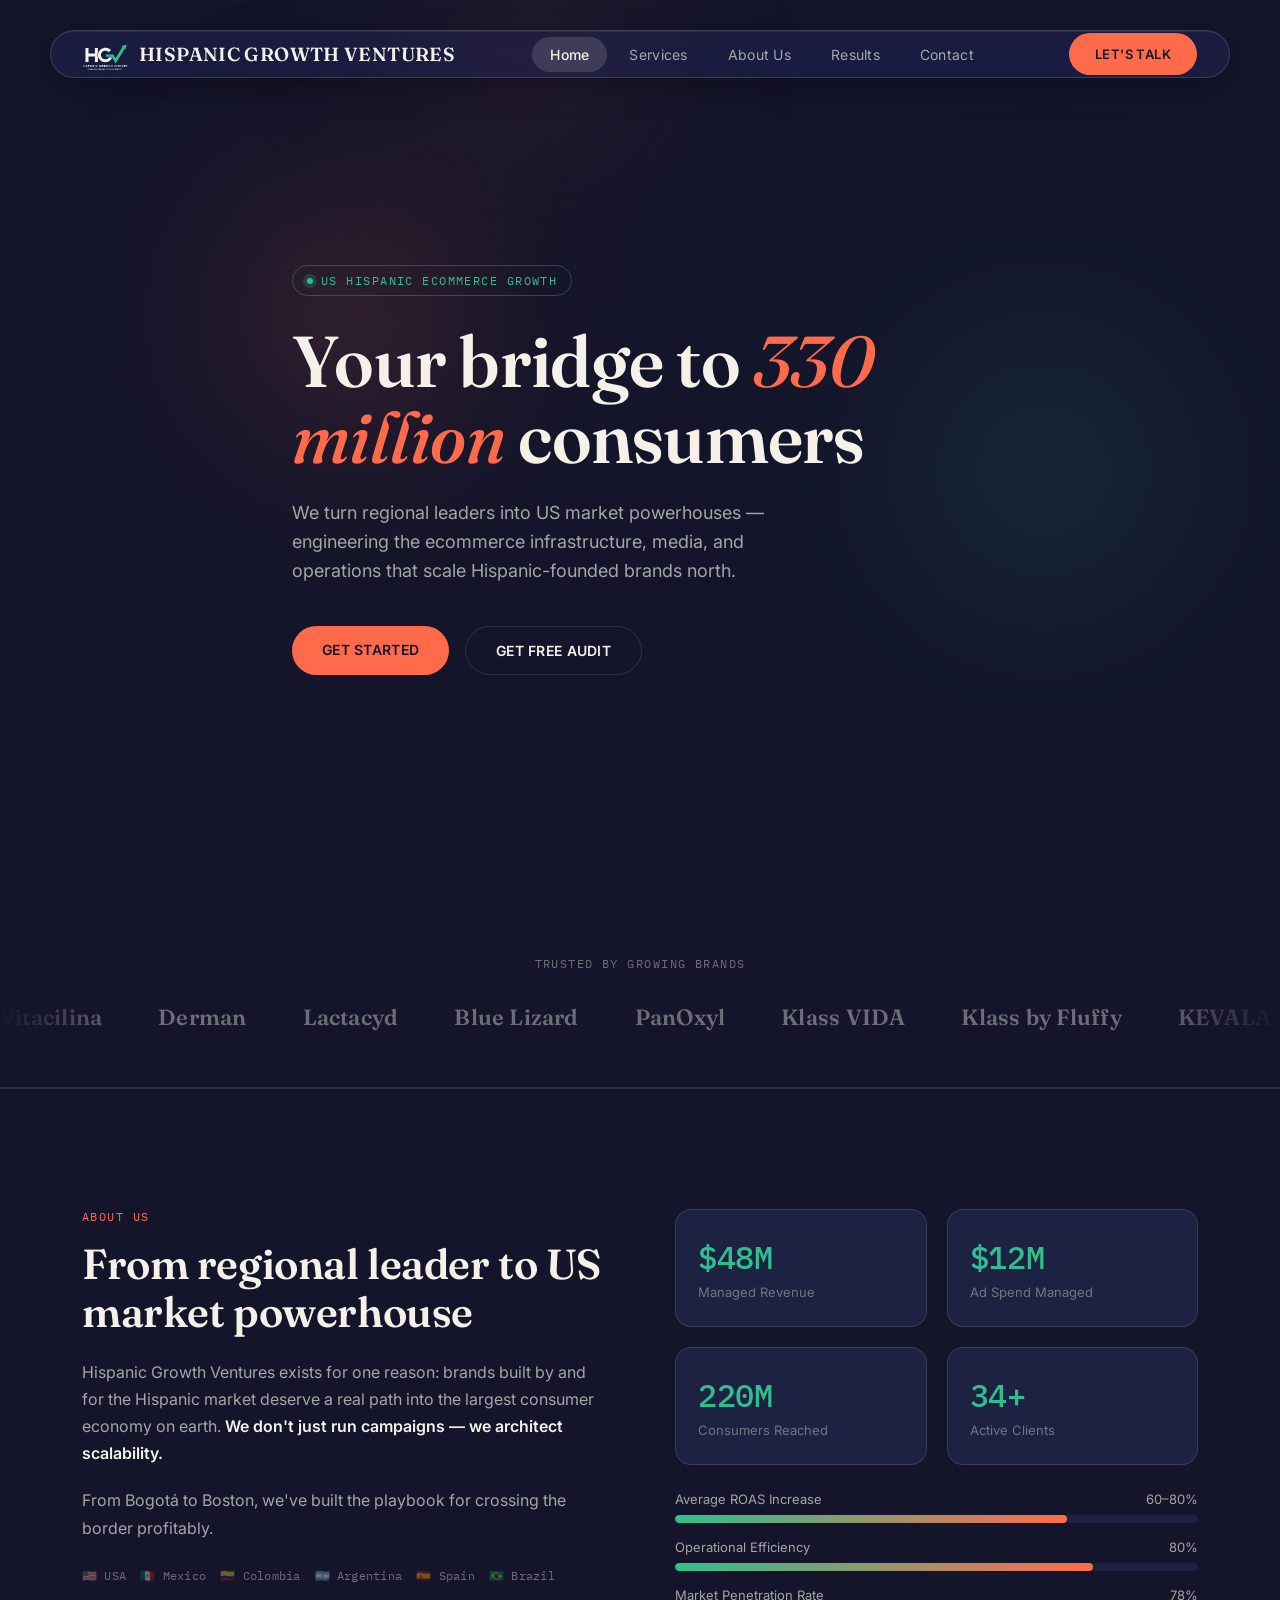
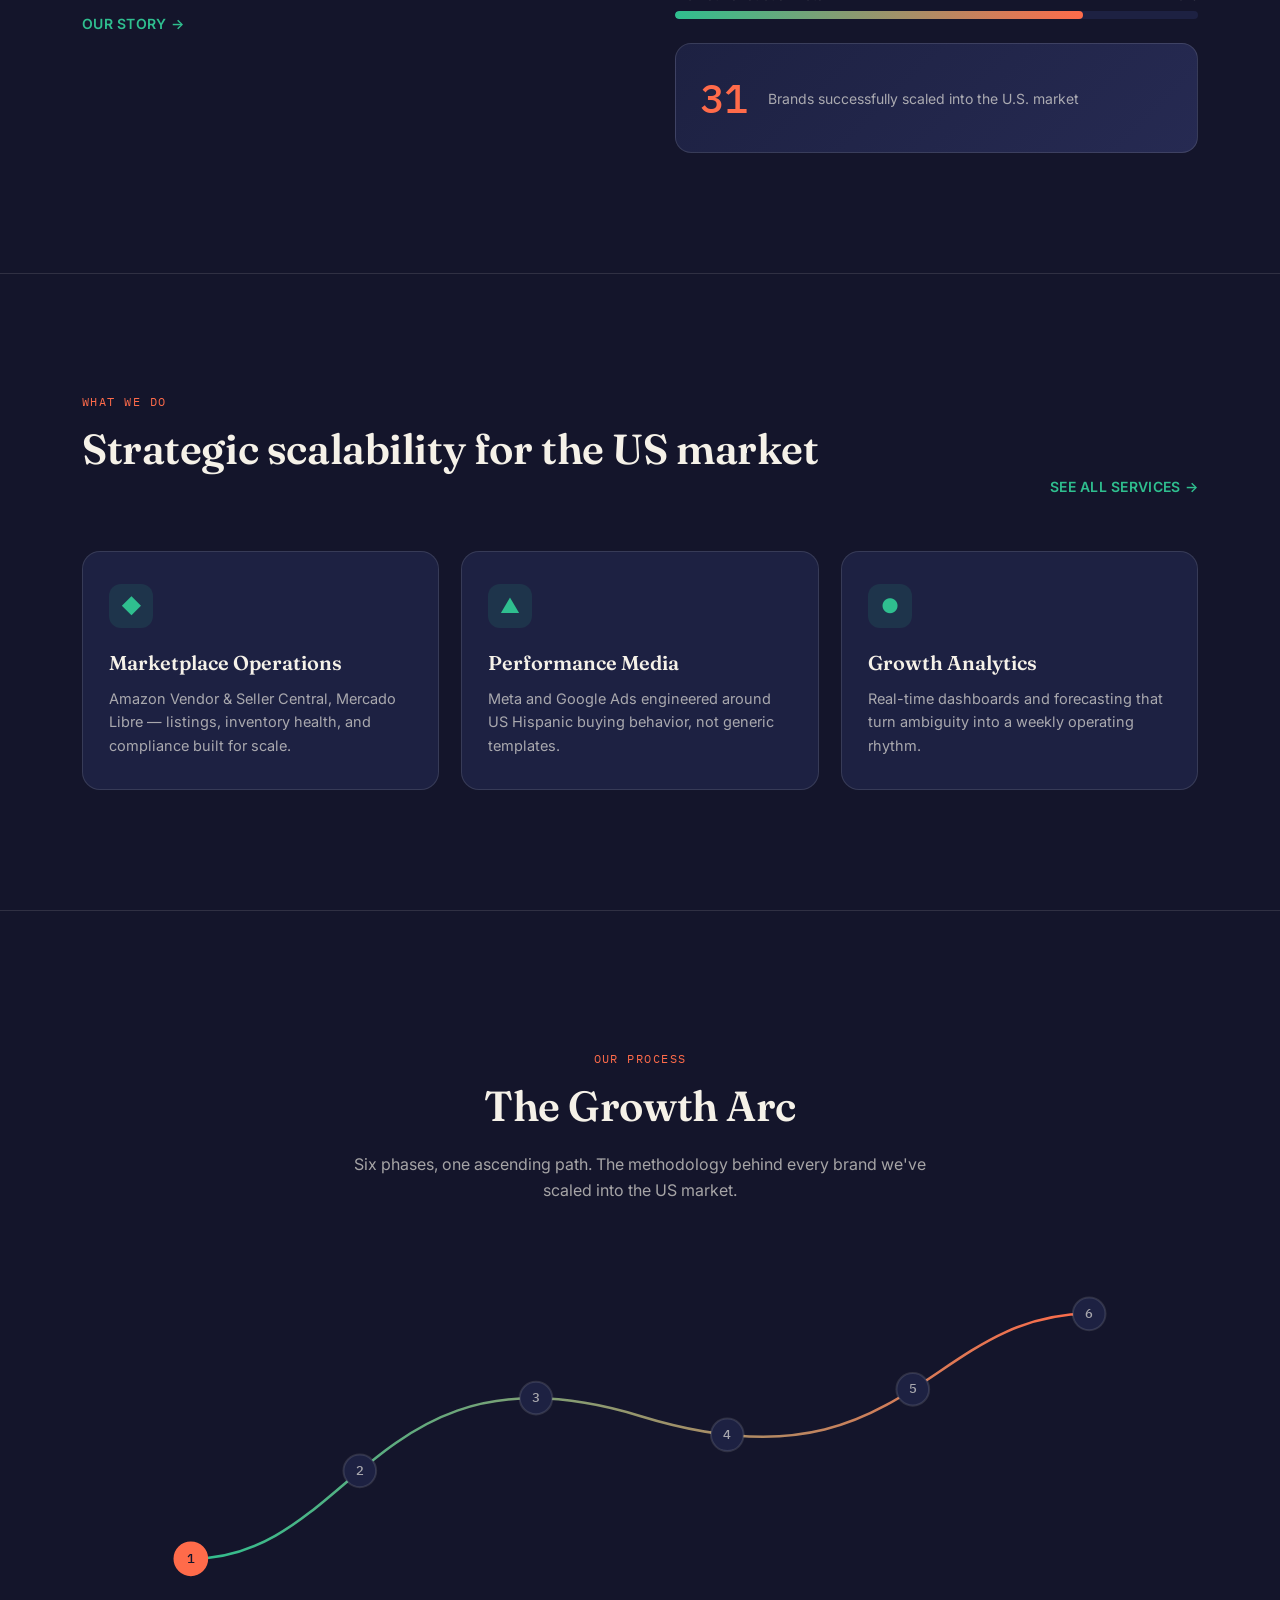
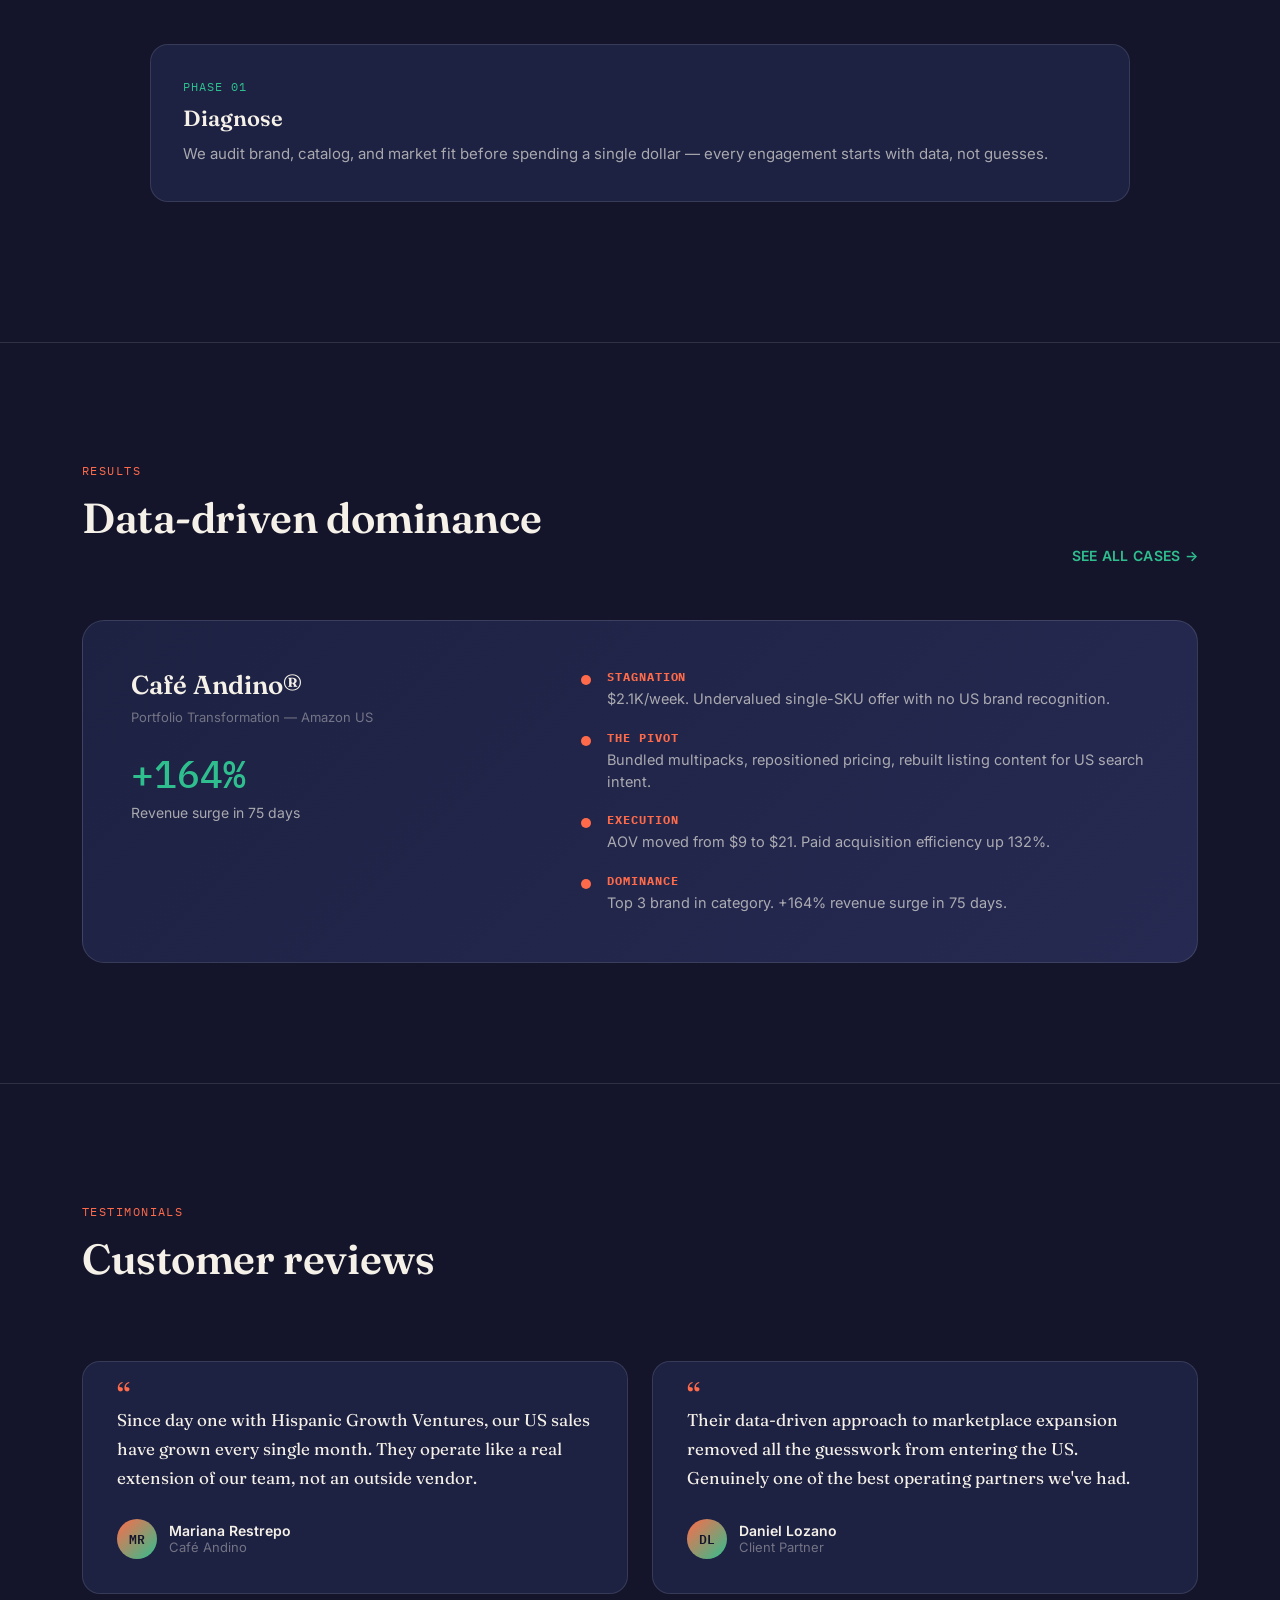
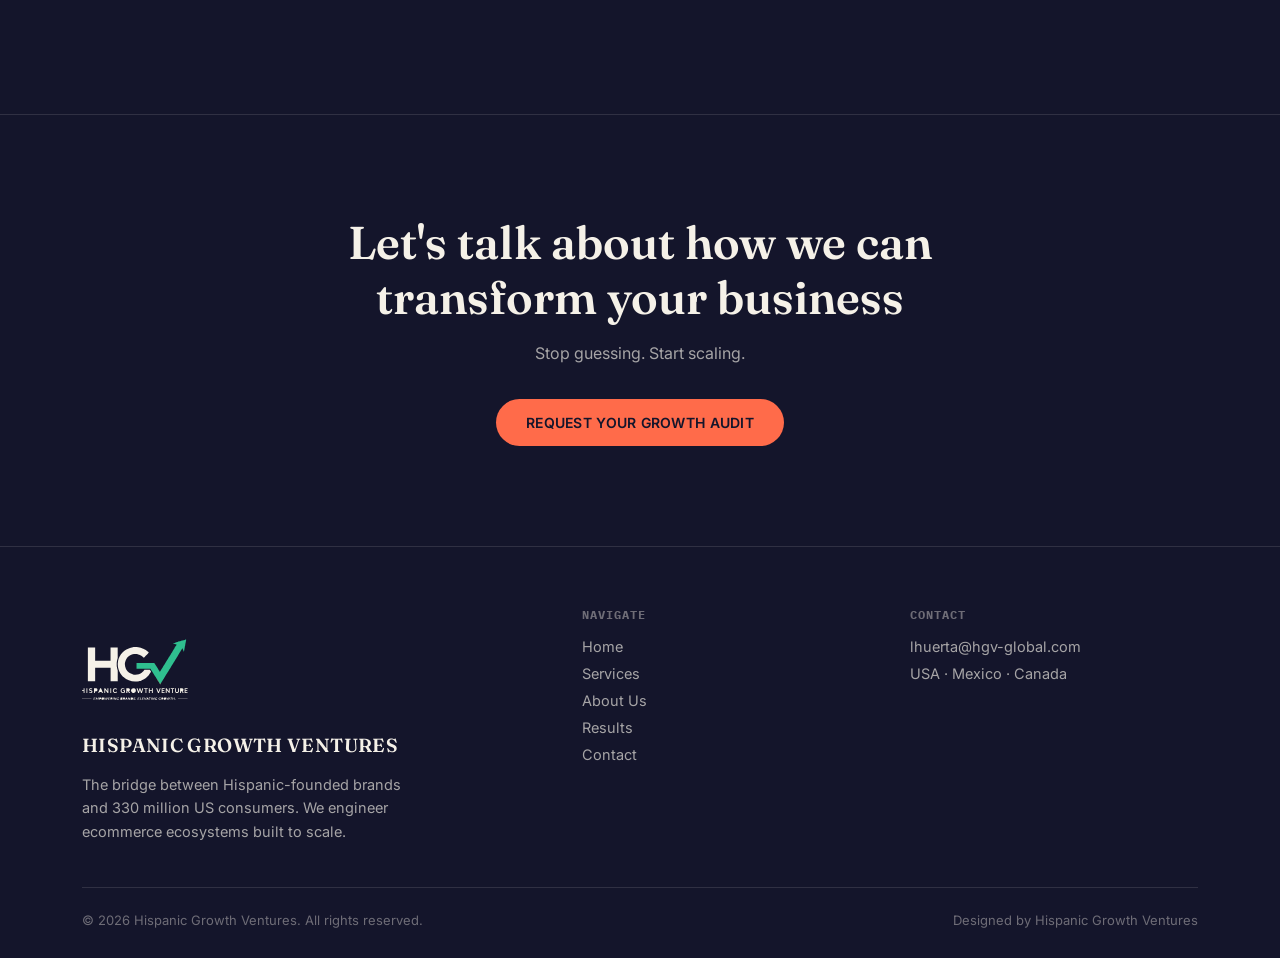
==== commit d31f5866: "Add files via upload" ====
--- a/index.html
+++ b/index.html
@@ -233,7 +233,7 @@
   <div class="wrap">
     <div class="footer-grid">
       <div class="footer-brand">
-        <a href="index.html" class="logo"><img src="logo.svg" alt="HGV" class="logo-mark">HISPANIC GROWTH VENTURES</a>
+        <a href="index.html" class="logo footer-logo"><img src="logo.svg" alt="HGV" class="logo-mark"><span>HISPANIC GROWTH VENTURES</span></a>
         <p>The bridge between Hispanic-founded brands and 330 million US consumers. We engineer ecommerce ecosystems built to scale.</p>
       </div>
       <div>
@@ -249,7 +249,7 @@
       <div>
         <h6>Contact</h6>
         <div class="flinks">
-          <a href="mailto:sales@hispanicgrowthventures.com">sales@hispanicgrowthventures.com</a>
+          <a href="mailto:lhuerta@hgv-global.com">lhuerta@hgv-global.com</a>
           <span>USA · Mexico · Canada</span>
         </div>
       </div>
--- a/styles.css
+++ b/styles.css
@@ -44,20 +44,19 @@
   border-radius:100px;
   box-shadow:0 8px 32px rgba(0,0,0,0.28), inset 0 1px 0 rgba(255,255,255,0.08);
   transition:border-color .3s, background .3s;
-  overflow:hidden;
 }
 nav{
-  margin:0 auto;padding:14px 0 14px 32px;
-  display:flex;align-items:stretch;justify-content:space-between;
-  gap:24px;
+  margin:0 auto;padding:10px 10px 10px 26px;
+  display:flex;align-items:center;justify-content:space-between;
+  gap:20px;
 }
 .logo{display:flex;align-items:center;gap:10px;font-family:var(--serif);font-weight:600;font-size:19px;letter-spacing:0.02em;flex-shrink:0;white-space:nowrap;}
 @media (max-width:860px){
   .logo{font-size:12px;gap:7px;letter-spacing:0.01em;}
-  .logo-mark{width:24px;height:24px;}
+  .logo-mark{width:34px;height:34px;}
 }
 .logo-mark{
-  width:30px;height:30px;object-fit:contain;flex-shrink:0;
+  width:46px;height:46px;object-fit:contain;flex-shrink:0;
 }
 .nav-links{display:flex;align-items:center;gap:4px;font-size:14px;letter-spacing:0.02em;color:var(--text-dim);}
 .nav-links a{
@@ -68,12 +67,11 @@
 .nav-links a.current{background:rgba(245,241,232,0.14);color:var(--cream);font-weight:500;}
 .nav-cta{
   background:var(--coral);color:var(--ink);font-weight:600;
-  padding:0 34px;font-size:13px;letter-spacing:0.03em;
-  display:flex;align-items:center;justify-content:center;
-  transition:background .2s;
+  padding:13px 26px;border-radius:100px;font-size:13px;letter-spacing:0.03em;
+  transition:transform .2s, box-shadow .2s, background .2s;
   flex-shrink:0;
 }
-.nav-cta:hover{background:var(--coral-dim);}
+.nav-cta:hover{transform:translateY(-1px);box-shadow:0 8px 20px rgba(255,107,74,0.35);}
 
 /* Burger + mobile menu */
 .burger{
@@ -405,6 +403,9 @@
 .footer-grid{display:grid;grid-template-columns:1.6fr 1fr 1fr;gap:40px;margin-bottom:44px;}
 @media (max-width:700px){.footer-grid{grid-template-columns:1fr;}}
 .footer-brand p{color:var(--text-dim);font-size:14.5px;line-height:1.6;margin-top:16px;max-width:320px;}
+.footer-logo{flex-direction:column;align-items:flex-start;gap:16px;}
+.footer-logo .logo-mark{width:110px;height:110px;}
+.footer-logo span{font-size:19px;}
 footer h6{font-family:var(--mono);font-size:12px;letter-spacing:0.08em;text-transform:uppercase;color:var(--text-dimmer);margin-bottom:16px;}
 footer .flinks{display:flex;flex-direction:column;gap:10px;font-size:14.5px;color:var(--text-dim);}
 footer .flinks a:hover{color:var(--coral);}
